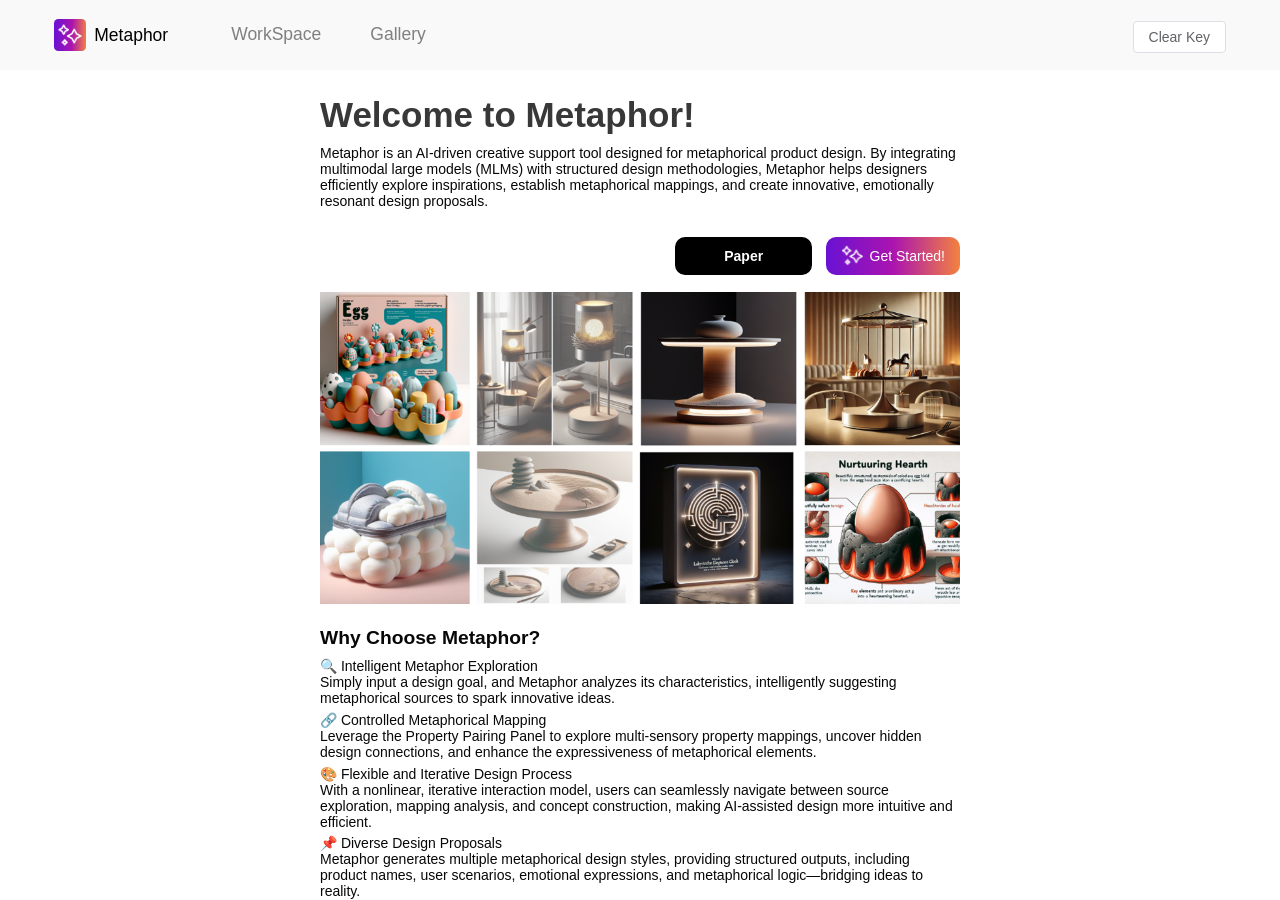
==== index.html @ 7ec4ceae "update page" ====
<!DOCTYPE html>
<html lang="en">
  <head>
    <meta charset="UTF-8">
    <link rel="icon" href="./logo.svg">
    <meta name="viewport" content="width=device-width, initial-scale=1.0">
    <title>metaphor</title>
    <script type="module" crossorigin src="./assets/index-BFkf3Mat.js"></script>
    <link rel="stylesheet" crossorigin href="./assets/index-BaK4bTdJ.css">
    <script type="module">import.meta.url;import("_").catch(()=>1);(async function*(){})().next();if(location.protocol!="file:"){window.__vite_is_modern_browser=true}</script>
    <script type="module">!function(){if(window.__vite_is_modern_browser)return;console.warn("vite: loading legacy chunks, syntax error above and the same error below should be ignored");var e=document.getElementById("vite-legacy-polyfill"),n=document.createElement("script");n.src=e.src,n.onload=function(){System.import(document.getElementById('vite-legacy-entry').getAttribute('data-src'))},document.body.appendChild(n)}();</script>
  </head>
  <body>
    <div id="app"></div>
    <script nomodule>!function(){var e=document,t=e.createElement("script");if(!("noModule"in t)&&"onbeforeload"in t){var n=!1;e.addEventListener("beforeload",(function(e){if(e.target===t)n=!0;else if(!e.target.hasAttribute("nomodule")||!n)return;e.preventDefault()}),!0),t.type="module",t.src=".",e.head.appendChild(t),t.remove()}}();</script>
    <script nomodule crossorigin id="vite-legacy-polyfill" src="./assets/polyfills-legacy-CCxuRkw5.js"></script>
    <script nomodule crossorigin id="vite-legacy-entry" data-src="./assets/index-legacy-DT9F7Ppl.js">System.import(document.getElementById('vite-legacy-entry').getAttribute('data-src'))</script>
  </body>
</html>
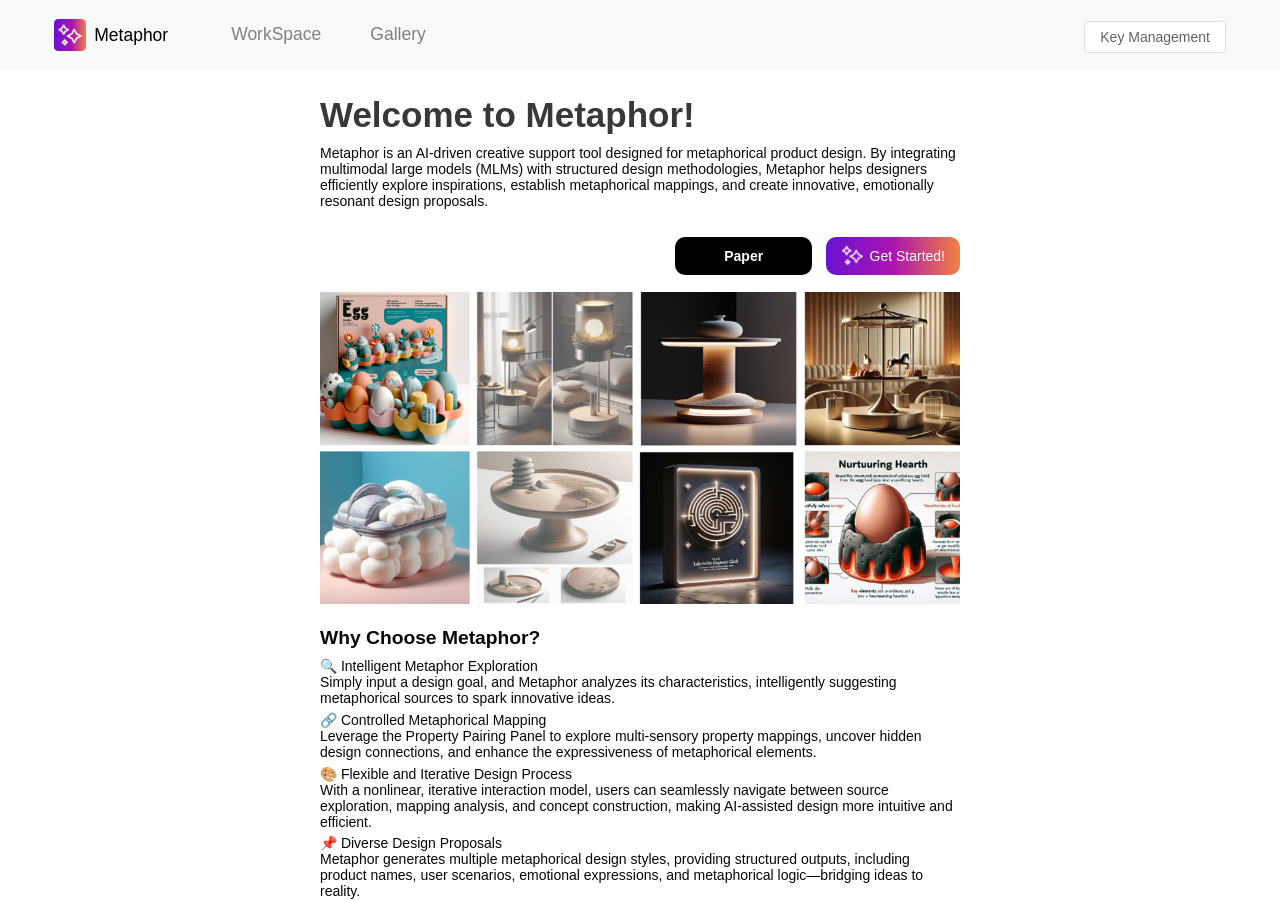
==== commit 0f727455: "update page" ====
--- a/index.html
+++ b/index.html
@@ -5,8 +5,8 @@
     <link rel="icon" href="./logo.svg">
     <meta name="viewport" content="width=device-width, initial-scale=1.0">
     <title>metaphor</title>
-    <script type="module" crossorigin src="./assets/index-BFkf3Mat.js"></script>
-    <link rel="stylesheet" crossorigin href="./assets/index-BaK4bTdJ.css">
+    <script type="module" crossorigin src="./assets/index-Ch_pZvaO.js"></script>
+    <link rel="stylesheet" crossorigin href="./assets/index-BEbPG5jg.css">
     <script type="module">import.meta.url;import("_").catch(()=>1);(async function*(){})().next();if(location.protocol!="file:"){window.__vite_is_modern_browser=true}</script>
     <script type="module">!function(){if(window.__vite_is_modern_browser)return;console.warn("vite: loading legacy chunks, syntax error above and the same error below should be ignored");var e=document.getElementById("vite-legacy-polyfill"),n=document.createElement("script");n.src=e.src,n.onload=function(){System.import(document.getElementById('vite-legacy-entry').getAttribute('data-src'))},document.body.appendChild(n)}();</script>
   </head>
@@ -15,6 +15,6 @@
 
     <script nomodule>!function(){var e=document,t=e.createElement("script");if(!("noModule"in t)&&"onbeforeload"in t){var n=!1;e.addEventListener("beforeload",(function(e){if(e.target===t)n=!0;else if(!e.target.hasAttribute("nomodule")||!n)return;e.preventDefault()}),!0),t.type="module",t.src=".",e.head.appendChild(t),t.remove()}}();</script>
     <script nomodule crossorigin id="vite-legacy-polyfill" src="./assets/polyfills-legacy-CCxuRkw5.js"></script>
-    <script nomodule crossorigin id="vite-legacy-entry" data-src="./assets/index-legacy-DT9F7Ppl.js">System.import(document.getElementById('vite-legacy-entry').getAttribute('data-src'))</script>
+    <script nomodule crossorigin id="vite-legacy-entry" data-src="./assets/index-legacy-amEZSOiW.js">System.import(document.getElementById('vite-legacy-entry').getAttribute('data-src'))</script>
   </body>
 </html>
--- a/assets/index-BEbPG5jg.css
+++ b/assets/index-BEbPG5jg.css
@@ -0,0 +1 @@
+@charset "UTF-8";:root{--text-color: rgba(47, 47, 47, 1);--sub-text-color: rgba(114, 114, 114, 1);--placeholder-color: rgba(183, 183, 183, 1);--no-active-text-color: #C4C4C4;--bg-color: #fff;--border-color: rgba(194, 194, 194, 1);--gary-color: rgba(245, 245, 245, 1);--el-tag-text-color: #fff;--theme-color: #0b70c3;--el-button-bg-color: #0b70c3;--el-text-color-regular: var(--text-color) }@media (prefers-color-scheme: dark){:root{--color-background: var(--vt-c-black);--color-background-soft: var(--vt-c-black-soft);--color-background-mute: var(--vt-c-black-mute);--color-border: var(--vt-c-divider-dark-2);--color-border-hover: var(--vt-c-divider-dark-1);--color-heading: var(--vt-c-text-dark-1);--color-text: var(--vt-c-text-dark-2)}}*,*:before,*:after{box-sizing:border-box;margin:0}html{min-width:1250px;overflow-x:auto!important;color:var(--text-color)}html,body,#app{width:100%;height:100%;overflow:hidden}.main-container{width:90%;padding:0 4em;max-width:2000px;box-sizing:border-box;margin:0 auto;min-width:1200px}html,body{font-size:16px}@media (max-width: 1280px){html,body{font-size:14px}}@media (min-width: 2000px){html,body{font-size:18px}}.el-select .el-select__wrapper{background:#f3f3f3;border:1px solid rgb(226,226,226)!important;box-shadow:none!important;outline:none}.el-dialog{--el-dialog-content-font-size: 1em !important;--el-dialog-border-radius: 15px !important;padding:1em 1.4em!important}.el-dialog .el-dialog__headerbtn:hover .el-dialog__close{color:#909399}.el-dialog .el-dialog__close{font-size:1.5em!important}.el-image__error{color:#6c6e73!important}.el-popper{--el-popover-font-size: 1em !important}.el-button.btn{height:2.625rem!important;font-size:1.125rem!important;border-radius:2rem!important;background:#fff;font-weight:600;padding:0 1.5rem!important}.el-button.btn svg{width:1rem;height:1rem}.el-button.btn.btn-border{border:2px solid #000;color:#000}.el-button.btn.btn-border .el-upload{color:#000}.el-button.btn.btn-border:hover{background:#fff;border-color:#af00ff;color:#af00ff}.el-button.btn.btn-border:hover .el-upload{color:#af00ff}.el-button.btn.btn-border.is-disabled{background:#fff!important;border-color:#999!important;color:#999!important}.el-button.btn.btn-border.is-disabled .el-upload{color:#999}.el-button.btn.btn-solid{border:0;background:#000;color:#fff}.el-button.btn.btn-solid .el-upload{color:#fff}.el-button.btn.btn-solid:hover{background:#af00ff;color:#fff}.el-button.btn.btn-solid:hover .el-upload{color:#fff}.el-button.btn.btn-solid.is-disabled{background:#999!important;color:#fff!important}.el-button.btn.btn-solid.is-disabled .el-upload{color:#fff}.Generate-btn{height:2.625rem!important;font-size:1.125rem!important;border-radius:2rem!important;border:none!important;color:#fff!important;background:linear-gradient(270deg,#f38240,#ab14af,#6912d3)!important}.Generate-btn:hover{opacity:.9}.Generate-btn.disabled{background:#999!important}.Generate-btn svg{width:1.5rem!important;height:1.5rem!important}html,body,div,span,applet,object,iframe,h1,h2,h3,h4,h5,h6,p,blockquote,pre,a,abbr,acronym,address,big,cite,code,del,dfn,em,img,ins,kbd,q,s,samp,small,strike,strong,sub,sup,tt,var,b,u,i,center,dl,dt,dd,ol,ul,li,fieldset,form,label,legend,table,caption,tbody,tfoot,thead,tr,th,td,article,aside,canvas,details,embed,figure,figcaption,footer,header,menu,nav,output,ruby,section,summary,time,mark,audio,video,textarea,button,input{margin:0;padding:0;border:0;vertical-align:baseline;font-family:Inter,Segoe UI,Microsoft YaHei,Roboto,Helvetica Neue,Helvetica,Arial,sans-serif}article,aside,details,figcaption,figure,footer,header,menu,nav,section{display:block}blockquote,q{quotes:none}blockquote:before,blockquote:after,q:before,q:after{content:none}table{border-collapse:collapse;border-spacing:0}a{color:#7e8c8d;text-decoration:none;backface-visibility:hidden}li{list-style:none}::-webkit-scrollbar{width:5px;height:5px}::-webkit-scrollbar-track-piece{background-color:rgba(0,0,0,.2);border-radius:6px}::-webkit-scrollbar-thumb:vertical{height:5px;background-color:rgba(125,125,125,.7);border-radius:6px}::-webkit-scrollbar-thumb:horizontal{width:3px;background-color:rgba(125,125,125,.7);border-radius:6px}.main-mapping-container .Vision_type{color:#0021f5!important}.main-mapping-container .Usage_type{color:#8b2cf5!important}.main-mapping-container .Touch_type{color:#f73eb6!important}.main-mapping-container .Sound_type{color:#db944b!important}.main-mapping-container .Smell_type{color:#00a738!important}.main-mapping-container .Taste_type{color:red!important}.sub-mapping-container .Function_type{background:#ffd9f1!important;color:#ac1765!important}.sub-mapping-container .Function_type.on{background:#e950a0!important}.sub-mapping-container .Structure_type{background:#dfffa3!important;color:#005807!important}.sub-mapping-container .Structure_type.on{background:#2aaf34!important}.sub-mapping-container .Behavior_type{background:#e7eefc!important;color:#00216e!important}.sub-mapping-container .Behavior_type.on{background:#367cf6!important}.tip-text{color:#333;font-size:12px;margin:5px 0}.source-container .card .card-box{cursor:pointer;box-sizing:border-box;box-shadow:0 0 4px rgba(0,0,0,.1);border-radius:8px;overflow:hidden;position:relative;font-size:.85em;line-height:1.4}.source-container .card .card-box>div{border-radius:8px;overflow:hidden}.source-container .card .card-box.on{border-color:red}.source-container .card .card-box img{display:block;width:100%}.source-container .card .card-box .connection{position:absolute;left:0;bottom:0;color:#fff;background:linear-gradient(180deg,rgba(17,17,17,0),#000);width:100%;padding:2em .5em .6em;opacity:1;transition:all .2s}.source-container .card .card-box .detail{font-size:.95em;position:absolute;left:0;right:0;top:0;bottom:0;color:#fff;background:linear-gradient(180deg,rgba(17,17,17,0),#000);padding:2em 0 0;display:flex;flex-direction:column;justify-content:flex-end;overflow-y:auto;opacity:0;transition:all .2s;max-height:calc(100% + 2em)}.source-container .card .card-box .detail>div{padding:1em .5em;max-height:100%;overflow:auto}.source-container .card .card-box .detail>div::-webkit-scrollbar{width:4px}.source-container .card .card-box .detail>div::-webkit-scrollbar-thumb{background:rgba(255,255,255,.7)}:root{--el-color-white:#ffffff;--el-color-black:#000000;--el-color-primary-rgb:64,158,255;--el-color-success-rgb:103,194,58;--el-color-warning-rgb:230,162,60;--el-color-danger-rgb:245,108,108;--el-color-error-rgb:245,108,108;--el-color-info-rgb:144,147,153;--el-font-size-extra-large:20px;--el-font-size-large:18px;--el-font-size-medium:16px;--el-font-size-base:14px;--el-font-size-small:13px;--el-font-size-extra-small:12px;--el-font-family:"Helvetica Neue",Helvetica,"PingFang SC","Hiragino Sans GB","Microsoft YaHei","微软雅黑",Arial,sans-serif;--el-font-weight-primary:500;--el-font-line-height-primary:24px;--el-index-normal:1;--el-index-top:1000;--el-index-popper:2000;--el-border-radius-base:4px;--el-border-radius-small:2px;--el-border-radius-round:20px;--el-border-radius-circle:100%;--el-transition-duration:.3s;--el-transition-duration-fast:.2s;--el-transition-function-ease-in-out-bezier:cubic-bezier(.645,.045,.355,1);--el-transition-function-fast-bezier:cubic-bezier(.23,1,.32,1);--el-transition-all:all var(--el-transition-duration) var(--el-transition-function-ease-in-out-bezier);--el-transition-fade:opacity var(--el-transition-duration) var(--el-transition-function-fast-bezier);--el-transition-md-fade:transform var(--el-transition-duration) var(--el-transition-function-fast-bezier),opacity var(--el-transition-duration) var(--el-transition-function-fast-bezier);--el-transition-fade-linear:opacity var(--el-transition-duration-fast) linear;--el-transition-border:border-color var(--el-transition-duration-fast) var(--el-transition-function-ease-in-out-bezier);--el-transition-box-shadow:box-shadow var(--el-transition-duration-fast) var(--el-transition-function-ease-in-out-bezier);--el-transition-color:color var(--el-transition-duration-fast) var(--el-transition-function-ease-in-out-bezier);--el-component-size-large:40px;--el-component-size:32px;--el-component-size-small:24px;color-scheme:light;--el-color-primary:#409eff;--el-color-primary-light-3:rgb(121.3,187.1,255);--el-color-primary-light-5:rgb(159.5,206.5,255);--el-color-primary-light-7:rgb(197.7,225.9,255);--el-color-primary-light-8:rgb(216.8,235.6,255);--el-color-primary-light-9:rgb(235.9,245.3,255);--el-color-primary-dark-2:rgb(51.2,126.4,204);--el-color-success:#67c23a;--el-color-success-light-3:rgb(148.6,212.3,117.1);--el-color-success-light-5:rgb(179,224.5,156.5);--el-color-success-light-7:rgb(209.4,236.7,195.9);--el-color-success-light-8:rgb(224.6,242.8,215.6);--el-color-success-light-9:rgb(239.8,248.9,235.3);--el-color-success-dark-2:rgb(82.4,155.2,46.4);--el-color-warning:#e6a23c;--el-color-warning-light-3:rgb(237.5,189.9,118.5);--el-color-warning-light-5:rgb(242.5,208.5,157.5);--el-color-warning-light-7:rgb(247.5,227.1,196.5);--el-color-warning-light-8:rgb(250,236.4,216);--el-color-warning-light-9:rgb(252.5,245.7,235.5);--el-color-warning-dark-2:rgb(184,129.6,48);--el-color-danger:#f56c6c;--el-color-danger-light-3:rgb(248,152.1,152.1);--el-color-danger-light-5:rgb(250,181.5,181.5);--el-color-danger-light-7:rgb(252,210.9,210.9);--el-color-danger-light-8:rgb(253,225.6,225.6);--el-color-danger-light-9:rgb(254,240.3,240.3);--el-color-danger-dark-2:rgb(196,86.4,86.4);--el-color-error:#f56c6c;--el-color-error-light-3:rgb(248,152.1,152.1);--el-color-error-light-5:rgb(250,181.5,181.5);--el-color-error-light-7:rgb(252,210.9,210.9);--el-color-error-light-8:rgb(253,225.6,225.6);--el-color-error-light-9:rgb(254,240.3,240.3);--el-color-error-dark-2:rgb(196,86.4,86.4);--el-color-info:#909399;--el-color-info-light-3:rgb(177.3,179.4,183.6);--el-color-info-light-5:rgb(199.5,201,204);--el-color-info-light-7:rgb(221.7,222.6,224.4);--el-color-info-light-8:rgb(232.8,233.4,234.6);--el-color-info-light-9:rgb(243.9,244.2,244.8);--el-color-info-dark-2:rgb(115.2,117.6,122.4);--el-bg-color:#ffffff;--el-bg-color-page:#f2f3f5;--el-bg-color-overlay:#ffffff;--el-text-color-primary:#303133;--el-text-color-regular:#606266;--el-text-color-secondary:#909399;--el-text-color-placeholder:#a8abb2;--el-text-color-disabled:#c0c4cc;--el-border-color:#dcdfe6;--el-border-color-light:#e4e7ed;--el-border-color-lighter:#ebeef5;--el-border-color-extra-light:#f2f6fc;--el-border-color-dark:#d4d7de;--el-border-color-darker:#cdd0d6;--el-fill-color:#f0f2f5;--el-fill-color-light:#f5f7fa;--el-fill-color-lighter:#fafafa;--el-fill-color-extra-light:#fafcff;--el-fill-color-dark:#ebedf0;--el-fill-color-darker:#e6e8eb;--el-fill-color-blank:#ffffff;--el-box-shadow:0px 12px 32px 4px rgba(0,0,0,.04),0px 8px 20px rgba(0,0,0,.08);--el-box-shadow-light:0px 0px 12px rgba(0,0,0,.12);--el-box-shadow-lighter:0px 0px 6px rgba(0,0,0,.12);--el-box-shadow-dark:0px 16px 48px 16px rgba(0,0,0,.08),0px 12px 32px rgba(0,0,0,.12),0px 8px 16px -8px rgba(0,0,0,.16);--el-disabled-bg-color:var(--el-fill-color-light);--el-disabled-text-color:var(--el-text-color-placeholder);--el-disabled-border-color:var(--el-border-color-light);--el-overlay-color:rgba(0,0,0,.8);--el-overlay-color-light:rgba(0,0,0,.7);--el-overlay-color-lighter:rgba(0,0,0,.5);--el-mask-color:rgba(255,255,255,.9);--el-mask-color-extra-light:rgba(255,255,255,.3);--el-border-width:1px;--el-border-style:solid;--el-border-color-hover:var(--el-text-color-disabled);--el-border:var(--el-border-width) var(--el-border-style) var(--el-border-color);--el-svg-monochrome-grey:var(--el-border-color)}.fade-in-linear-enter-active,.fade-in-linear-leave-active{transition:var(--el-transition-fade-linear)}.fade-in-linear-enter-from,.fade-in-linear-leave-to{opacity:0}.el-fade-in-linear-enter-active,.el-fade-in-linear-leave-active{transition:var(--el-transition-fade-linear)}.el-fade-in-linear-enter-from,.el-fade-in-linear-leave-to{opacity:0}.el-fade-in-enter-active,.el-fade-in-leave-active{transition:all var(--el-transition-duration) cubic-bezier(.55,0,.1,1)}.el-fade-in-enter-from,.el-fade-in-leave-active{opacity:0}.el-zoom-in-center-enter-active,.el-zoom-in-center-leave-active{transition:all var(--el-transition-duration) cubic-bezier(.55,0,.1,1)}.el-zoom-in-center-enter-from,.el-zoom-in-center-leave-active{opacity:0;transform:scaleX(0)}.el-zoom-in-top-enter-active,.el-zoom-in-top-leave-active{opacity:1;transform:scaleY(1);transform-origin:center top;transition:var(--el-transition-md-fade)}.el-zoom-in-top-enter-active[data-popper-placement^=top],.el-zoom-in-top-leave-active[data-popper-placement^=top]{transform-origin:center bottom}.el-zoom-in-top-enter-from,.el-zoom-in-top-leave-active{opacity:0;transform:scaleY(0)}.el-zoom-in-bottom-enter-active,.el-zoom-in-bottom-leave-active{opacity:1;transform:scaleY(1);transform-origin:center bottom;transition:var(--el-transition-md-fade)}.el-zoom-in-bottom-enter-from,.el-zoom-in-bottom-leave-active{opacity:0;transform:scaleY(0)}.el-zoom-in-left-enter-active,.el-zoom-in-left-leave-active{opacity:1;transform:scale(1);transform-origin:top left;transition:var(--el-transition-md-fade)}.el-zoom-in-left-enter-from,.el-zoom-in-left-leave-active{opacity:0;transform:scale(.45)}.collapse-transition{transition:var(--el-transition-duration) height ease-in-out,var(--el-transition-duration) padding-top ease-in-out,var(--el-transition-duration) padding-bottom ease-in-out}.el-collapse-transition-enter-active,.el-collapse-transition-leave-active{transition:var(--el-transition-duration) max-height ease-in-out,var(--el-transition-duration) padding-top ease-in-out,var(--el-transition-duration) padding-bottom ease-in-out}.horizontal-collapse-transition{transition:var(--el-transition-duration) width ease-in-out,var(--el-transition-duration) padding-left ease-in-out,var(--el-transition-duration) padding-right ease-in-out}.el-list-enter-active,.el-list-leave-active{transition:all 1s}.el-list-enter-from,.el-list-leave-to{opacity:0;transform:translateY(-30px)}.el-list-leave-active{position:absolute!important}.el-opacity-transition{transition:opacity var(--el-transition-duration) cubic-bezier(.55,0,.1,1)}.el-icon-loading{animation:rotating 2s linear infinite}.el-icon--right{margin-left:5px}.el-icon--left{margin-right:5px}@keyframes rotating{0%{transform:rotate(0)}to{transform:rotate(1turn)}}.el-icon{--color:inherit;align-items:center;display:inline-flex;height:1em;justify-content:center;line-height:1em;position:relative;width:1em;fill:currentColor;color:var(--color);font-size:inherit}.el-icon.is-loading{animation:rotating 2s linear infinite}.el-icon svg{height:1em;width:1em}.el-affix--fixed{position:fixed}.el-alert{--el-alert-padding:8px 16px;--el-alert-border-radius-base:var(--el-border-radius-base);--el-alert-title-font-size:14px;--el-alert-title-with-description-font-size:16px;--el-alert-description-font-size:14px;--el-alert-close-font-size:16px;--el-alert-close-customed-font-size:14px;--el-alert-icon-size:16px;--el-alert-icon-large-size:28px;align-items:center;background-color:var(--el-color-white);border-radius:var(--el-alert-border-radius-base);box-sizing:border-box;display:flex;margin:0;opacity:1;overflow:hidden;padding:var(--el-alert-padding);position:relative;transition:opacity var(--el-transition-duration-fast);width:100%}.el-alert.is-light .el-alert__close-btn{color:var(--el-text-color-placeholder)}.el-alert.is-dark .el-alert__close-btn,.el-alert.is-dark .el-alert__description{color:var(--el-color-white)}.el-alert.is-center{justify-content:center}.el-alert--primary{--el-alert-bg-color:var(--el-color-primary-light-9)}.el-alert--primary.is-light{background-color:var(--el-alert-bg-color)}.el-alert--primary.is-light,.el-alert--primary.is-light .el-alert__description{color:var(--el-color-primary)}.el-alert--primary.is-dark{background-color:var(--el-color-primary);color:var(--el-color-white)}.el-alert--success{--el-alert-bg-color:var(--el-color-success-light-9)}.el-alert--success.is-light{background-color:var(--el-alert-bg-color)}.el-alert--success.is-light,.el-alert--success.is-light .el-alert__description{color:var(--el-color-success)}.el-alert--success.is-dark{background-color:var(--el-color-success);color:var(--el-color-white)}.el-alert--info{--el-alert-bg-color:var(--el-color-info-light-9)}.el-alert--info.is-light{background-color:var(--el-alert-bg-color)}.el-alert--info.is-light,.el-alert--info.is-light .el-alert__description{color:var(--el-color-info)}.el-alert--info.is-dark{background-color:var(--el-color-info);color:var(--el-color-white)}.el-alert--warning{--el-alert-bg-color:var(--el-color-warning-light-9)}.el-alert--warning.is-light{background-color:var(--el-alert-bg-color)}.el-alert--warning.is-light,.el-alert--warning.is-light .el-alert__description{color:var(--el-color-warning)}.el-alert--warning.is-dark{background-color:var(--el-color-warning);color:var(--el-color-white)}.el-alert--error{--el-alert-bg-color:var(--el-color-error-light-9)}.el-alert--error.is-light{background-color:var(--el-alert-bg-color)}.el-alert--error.is-light,.el-alert--error.is-light .el-alert__description{color:var(--el-color-error)}.el-alert--error.is-dark{background-color:var(--el-color-error);color:var(--el-color-white)}.el-alert__content{display:flex;flex-direction:column;gap:4px}.el-alert .el-alert__icon{font-size:var(--el-alert-icon-size);margin-right:8px;width:var(--el-alert-icon-size)}.el-alert .el-alert__icon.is-big{font-size:var(--el-alert-icon-large-size);margin-right:12px;width:var(--el-alert-icon-large-size)}.el-alert__title{font-size:var(--el-alert-title-font-size);line-height:24px}.el-alert__title.with-description{font-size:var(--el-alert-title-with-description-font-size)}.el-alert .el-alert__description{font-size:var(--el-alert-description-font-size);margin:0}.el-alert .el-alert__close-btn{cursor:pointer;font-size:var(--el-alert-close-font-size);opacity:1;position:absolute;right:16px;top:12px}.el-alert .el-alert__close-btn.is-customed{font-size:var(--el-alert-close-customed-font-size);font-style:normal;line-height:24px;top:8px}.el-alert-fade-enter-from,.el-alert-fade-leave-active{opacity:0}.el-aside{box-sizing:border-box;flex-shrink:0;overflow:auto;width:var(--el-aside-width,300px)}.el-autocomplete{--el-input-text-color:var(--el-text-color-regular);--el-input-border:var(--el-border);--el-input-hover-border:var(--el-border-color-hover);--el-input-focus-border:var(--el-color-primary);--el-input-transparent-border:0 0 0 1px transparent inset;--el-input-border-color:var(--el-border-color);--el-input-border-radius:var(--el-border-radius-base);--el-input-bg-color:var(--el-fill-color-blank);--el-input-icon-color:var(--el-text-color-placeholder);--el-input-placeholder-color:var(--el-text-color-placeholder);--el-input-hover-border-color:var(--el-border-color-hover);--el-input-clear-hover-color:var(--el-text-color-secondary);--el-input-focus-border-color:var(--el-color-primary);--el-input-width:100%;display:inline-block;position:relative;width:var(--el-input-width)}.el-autocomplete__popper.el-popper{background:var(--el-bg-color-overlay);box-shadow:var(--el-box-shadow-light)}.el-autocomplete__popper.el-popper,.el-autocomplete__popper.el-popper .el-popper__arrow:before{border:1px solid var(--el-border-color-light)}.el-autocomplete__popper.el-popper[data-popper-placement^=top] .el-popper__arrow:before{border-left-color:transparent;border-top-color:transparent}.el-autocomplete__popper.el-popper[data-popper-placement^=bottom] .el-popper__arrow:before{border-bottom-color:transparent;border-right-color:transparent}.el-autocomplete__popper.el-popper[data-popper-placement^=left] .el-popper__arrow:before{border-bottom-color:transparent;border-left-color:transparent}.el-autocomplete__popper.el-popper[data-popper-placement^=right] .el-popper__arrow:before{border-right-color:transparent;border-top-color:transparent}.el-autocomplete-suggestion{border-radius:var(--el-border-radius-base);box-sizing:border-box}.el-autocomplete-suggestion__wrap{box-sizing:border-box;max-height:280px;padding:10px 0}.el-autocomplete-suggestion__list{margin:0;padding:0}.el-autocomplete-suggestion li{color:var(--el-text-color-regular);cursor:pointer;font-size:var(--el-font-size-base);line-height:34px;list-style:none;margin:0;overflow:hidden;padding:0 20px;text-align:left;text-overflow:ellipsis;white-space:nowrap}.el-autocomplete-suggestion li.highlighted,.el-autocomplete-suggestion li:hover{background-color:var(--el-fill-color-light)}.el-autocomplete-suggestion li.divider{border-top:1px solid var(--el-color-black);margin-top:6px}.el-autocomplete-suggestion li.divider:last-child{margin-bottom:-6px}.el-autocomplete-suggestion.is-loading li{color:var(--el-text-color-secondary);font-size:20px;height:100px;line-height:100px;text-align:center}.el-autocomplete-suggestion.is-loading li:after{content:"";display:inline-block;height:100%;vertical-align:middle}.el-autocomplete-suggestion.is-loading li:hover{background-color:var(--el-bg-color-overlay)}.el-autocomplete-suggestion.is-loading .el-icon-loading{vertical-align:middle}.el-avatar{--el-avatar-text-color:var(--el-color-white);--el-avatar-bg-color:var(--el-text-color-disabled);--el-avatar-text-size:14px;--el-avatar-icon-size:18px;--el-avatar-border-radius:var(--el-border-radius-base);--el-avatar-size-large:56px;--el-avatar-size-small:24px;--el-avatar-size:40px;align-items:center;background:var(--el-avatar-bg-color);box-sizing:border-box;color:var(--el-avatar-text-color);display:inline-flex;font-size:var(--el-avatar-text-size);height:var(--el-avatar-size);justify-content:center;outline:none;overflow:hidden;text-align:center;width:var(--el-avatar-size)}.el-avatar>img{display:block;height:100%;width:100%}.el-avatar--circle{border-radius:50%}.el-avatar--square{border-radius:var(--el-avatar-border-radius)}.el-avatar--icon{font-size:var(--el-avatar-icon-size)}.el-avatar--small{--el-avatar-size:24px}.el-avatar--large{--el-avatar-size:56px}.el-backtop{--el-backtop-bg-color:var(--el-bg-color-overlay);--el-backtop-text-color:var(--el-color-primary);--el-backtop-hover-bg-color:var(--el-border-color-extra-light);align-items:center;background-color:var(--el-backtop-bg-color);border-radius:50%;box-shadow:var(--el-box-shadow-lighter);color:var(--el-backtop-text-color);cursor:pointer;display:flex;font-size:20px;height:40px;justify-content:center;position:fixed;width:40px;z-index:5}.el-backtop:hover{background-color:var(--el-backtop-hover-bg-color)}.el-backtop__icon{font-size:20px}.el-badge{--el-badge-bg-color:var(--el-color-danger);--el-badge-radius:10px;--el-badge-font-size:12px;--el-badge-padding:6px;--el-badge-size:18px;display:inline-block;position:relative;vertical-align:middle;width:-moz-fit-content;width:fit-content}.el-badge__content{align-items:center;background-color:var(--el-badge-bg-color);border:1px solid var(--el-bg-color);border-radius:var(--el-badge-radius);color:var(--el-color-white);display:inline-flex;font-size:var(--el-badge-font-size);height:var(--el-badge-size);justify-content:center;padding:0 var(--el-badge-padding);white-space:nowrap}.el-badge__content.is-fixed{position:absolute;right:calc(1px + var(--el-badge-size)/2);top:0;transform:translateY(-50%) translate(100%);z-index:var(--el-index-normal)}.el-badge__content.is-fixed.is-dot{right:5px}.el-badge__content.is-dot{border-radius:50%;height:8px;padding:0;right:0;width:8px}.el-badge__content.is-hide-zero{display:none}.el-badge__content--primary{background-color:var(--el-color-primary)}.el-badge__content--success{background-color:var(--el-color-success)}.el-badge__content--warning{background-color:var(--el-color-warning)}.el-badge__content--info{background-color:var(--el-color-info)}.el-badge__content--danger{background-color:var(--el-color-danger)}.el-breadcrumb{font-size:14px;line-height:1}.el-breadcrumb:after,.el-breadcrumb:before{content:"";display:table}.el-breadcrumb:after{clear:both}.el-breadcrumb__separator{color:var(--el-text-color-placeholder);font-weight:700;margin:0 9px}.el-breadcrumb__separator.el-icon{font-weight:400;margin:0 6px}.el-breadcrumb__separator.el-icon svg{vertical-align:middle}.el-breadcrumb__item{align-items:center;display:inline-flex;float:left}.el-breadcrumb__inner{color:var(--el-text-color-regular)}.el-breadcrumb__inner a,.el-breadcrumb__inner.is-link{color:var(--el-text-color-primary);font-weight:700;text-decoration:none;transition:var(--el-transition-color)}.el-breadcrumb__inner a:hover,.el-breadcrumb__inner.is-link:hover{color:var(--el-color-primary);cursor:pointer}.el-breadcrumb__item:last-child .el-breadcrumb__inner,.el-breadcrumb__item:last-child .el-breadcrumb__inner a,.el-breadcrumb__item:last-child .el-breadcrumb__inner a:hover,.el-breadcrumb__item:last-child .el-breadcrumb__inner:hover{color:var(--el-text-color-regular);cursor:text;font-weight:400}.el-breadcrumb__item:last-child .el-breadcrumb__separator{display:none}.el-button-group{display:inline-block;vertical-align:middle}.el-button-group:after,.el-button-group:before{content:"";display:table}.el-button-group:after{clear:both}.el-button-group>.el-button{float:left;position:relative}.el-button-group>.el-button+.el-button{margin-left:0}.el-button-group>.el-button:first-child{border-bottom-right-radius:0;border-top-right-radius:0}.el-button-group>.el-button:last-child{border-bottom-left-radius:0;border-top-left-radius:0}.el-button-group>.el-button:first-child:last-child{border-bottom-left-radius:var(--el-border-radius-base);border-bottom-right-radius:var(--el-border-radius-base);border-top-left-radius:var(--el-border-radius-base);border-top-right-radius:var(--el-border-radius-base)}.el-button-group>.el-button:first-child:last-child.is-round{border-radius:var(--el-border-radius-round)}.el-button-group>.el-button:first-child:last-child.is-circle{border-radius:50%}.el-button-group>.el-button:not(:first-child):not(:last-child){border-radius:0}.el-button-group>.el-button:not(:last-child){margin-right:-1px}.el-button-group>.el-button.is-active,.el-button-group>.el-button:active,.el-button-group>.el-button:focus,.el-button-group>.el-button:hover{z-index:1}.el-button-group>.el-dropdown>.el-button{border-bottom-left-radius:0;border-left-color:var(--el-button-divide-border-color);border-top-left-radius:0}.el-button-group .el-button--primary:first-child{border-right-color:var(--el-button-divide-border-color)}.el-button-group .el-button--primary:last-child{border-left-color:var(--el-button-divide-border-color)}.el-button-group .el-button--primary:not(:first-child):not(:last-child){border-left-color:var(--el-button-divide-border-color);border-right-color:var(--el-button-divide-border-color)}.el-button-group .el-button--success:first-child{border-right-color:var(--el-button-divide-border-color)}.el-button-group .el-button--success:last-child{border-left-color:var(--el-button-divide-border-color)}.el-button-group .el-button--success:not(:first-child):not(:last-child){border-left-color:var(--el-button-divide-border-color);border-right-color:var(--el-button-divide-border-color)}.el-button-group .el-button--warning:first-child{border-right-color:var(--el-button-divide-border-color)}.el-button-group .el-button--warning:last-child{border-left-color:var(--el-button-divide-border-color)}.el-button-group .el-button--warning:not(:first-child):not(:last-child){border-left-color:var(--el-button-divide-border-color);border-right-color:var(--el-button-divide-border-color)}.el-button-group .el-button--danger:first-child{border-right-color:var(--el-button-divide-border-color)}.el-button-group .el-button--danger:last-child{border-left-color:var(--el-button-divide-border-color)}.el-button-group .el-button--danger:not(:first-child):not(:last-child){border-left-color:var(--el-button-divide-border-color);border-right-color:var(--el-button-divide-border-color)}.el-button-group .el-button--info:first-child{border-right-color:var(--el-button-divide-border-color)}.el-button-group .el-button--info:last-child{border-left-color:var(--el-button-divide-border-color)}.el-button-group .el-button--info:not(:first-child):not(:last-child){border-left-color:var(--el-button-divide-border-color);border-right-color:var(--el-button-divide-border-color)}.el-button{--el-button-font-weight:var(--el-font-weight-primary);--el-button-border-color:var(--el-border-color);--el-button-bg-color:var(--el-fill-color-blank);--el-button-text-color:var(--el-text-color-regular);--el-button-disabled-text-color:var(--el-disabled-text-color);--el-button-disabled-bg-color:var(--el-fill-color-blank);--el-button-disabled-border-color:var(--el-border-color-light);--el-button-divide-border-color:rgba(255,255,255,.5);--el-button-hover-text-color:var(--el-color-primary);--el-button-hover-bg-color:var(--el-color-primary-light-9);--el-button-hover-border-color:var(--el-color-primary-light-7);--el-button-active-text-color:var(--el-button-hover-text-color);--el-button-active-border-color:var(--el-color-primary);--el-button-active-bg-color:var(--el-button-hover-bg-color);--el-button-outline-color:var(--el-color-primary-light-5);--el-button-hover-link-text-color:var(--el-text-color-secondary);--el-button-active-color:var(--el-text-color-primary);align-items:center;-webkit-appearance:none;background-color:var(--el-button-bg-color);border:var(--el-border);border-color:var(--el-button-border-color);box-sizing:border-box;color:var(--el-button-text-color);cursor:pointer;display:inline-flex;font-weight:var(--el-button-font-weight);height:32px;justify-content:center;line-height:1;outline:none;text-align:center;transition:.1s;-webkit-user-select:none;-moz-user-select:none;user-select:none;vertical-align:middle;white-space:nowrap}.el-button:hover{background-color:var(--el-button-hover-bg-color);border-color:var(--el-button-hover-border-color);color:var(--el-button-hover-text-color);outline:none}.el-button:active{background-color:var(--el-button-active-bg-color);border-color:var(--el-button-active-border-color);color:var(--el-button-active-text-color);outline:none}.el-button:focus-visible{outline:2px solid var(--el-button-outline-color);outline-offset:1px;transition:outline-offset 0s,outline 0s}.el-button>span{align-items:center;display:inline-flex}.el-button+.el-button{margin-left:12px}.el-button{border-radius:var(--el-border-radius-base);font-size:var(--el-font-size-base)}.el-button,.el-button.is-round{padding:8px 15px}.el-button::-moz-focus-inner{border:0}.el-button [class*=el-icon]+span{margin-left:6px}.el-button [class*=el-icon] svg{vertical-align:bottom}.el-button.is-plain{--el-button-hover-text-color:var(--el-color-primary);--el-button-hover-bg-color:var(--el-fill-color-blank);--el-button-hover-border-color:var(--el-color-primary)}.el-button.is-active{background-color:var(--el-button-active-bg-color);border-color:var(--el-button-active-border-color);color:var(--el-button-active-text-color);outline:none}.el-button.is-disabled,.el-button.is-disabled:hover{background-color:var(--el-button-disabled-bg-color);background-image:none;border-color:var(--el-button-disabled-border-color);color:var(--el-button-disabled-text-color);cursor:not-allowed}.el-button.is-loading{pointer-events:none;position:relative}.el-button.is-loading:before{background-color:var(--el-mask-color-extra-light);border-radius:inherit;bottom:-1px;content:"";left:-1px;pointer-events:none;position:absolute;right:-1px;top:-1px;z-index:1}.el-button.is-round{border-radius:var(--el-border-radius-round)}.el-button.is-circle{border-radius:50%;padding:8px;width:32px}.el-button.is-text{background-color:transparent;border:0 solid transparent;color:var(--el-button-text-color)}.el-button.is-text.is-disabled{background-color:transparent!important;color:var(--el-button-disabled-text-color)}.el-button.is-text:not(.is-disabled):hover{background-color:var(--el-fill-color-light)}.el-button.is-text:not(.is-disabled):focus-visible{outline:2px solid var(--el-button-outline-color);outline-offset:1px;transition:outline-offset 0s,outline 0s}.el-button.is-text:not(.is-disabled):active{background-color:var(--el-fill-color)}.el-button.is-text:not(.is-disabled).is-has-bg{background-color:var(--el-fill-color-light)}.el-button.is-text:not(.is-disabled).is-has-bg:hover{background-color:var(--el-fill-color)}.el-button.is-text:not(.is-disabled).is-has-bg:active{background-color:var(--el-fill-color-dark)}.el-button__text--expand{letter-spacing:.3em;margin-right:-.3em}.el-button.is-link{background:transparent;border-color:transparent;color:var(--el-button-text-color);height:auto;padding:2px}.el-button.is-link:hover{color:var(--el-button-hover-link-text-color)}.el-button.is-link.is-disabled{background-color:transparent!important;border-color:transparent!important;color:var(--el-button-disabled-text-color)}.el-button.is-link:not(.is-disabled):active,.el-button.is-link:not(.is-disabled):hover{background-color:transparent;border-color:transparent}.el-button.is-link:not(.is-disabled):active{color:var(--el-button-active-color)}.el-button--text{background:transparent;border-color:transparent;color:var(--el-color-primary);padding-left:0;padding-right:0}.el-button--text.is-disabled{background-color:transparent!important;border-color:transparent!important;color:var(--el-button-disabled-text-color)}.el-button--text:not(.is-disabled):hover{background-color:transparent;border-color:transparent;color:var(--el-color-primary-light-3)}.el-button--text:not(.is-disabled):active{background-color:transparent;border-color:transparent;color:var(--el-color-primary-dark-2)}.el-button__link--expand{letter-spacing:.3em;margin-right:-.3em}.el-button--primary{--el-button-text-color:var(--el-color-white);--el-button-bg-color:var(--el-color-primary);--el-button-border-color:var(--el-color-primary);--el-button-outline-color:var(--el-color-primary-light-5);--el-button-active-color:var(--el-color-primary-dark-2);--el-button-hover-text-color:var(--el-color-white);--el-button-hover-link-text-color:var(--el-color-primary-light-5);--el-button-hover-bg-color:var(--el-color-primary-light-3);--el-button-hover-border-color:var(--el-color-primary-light-3);--el-button-active-bg-color:var(--el-color-primary-dark-2);--el-button-active-border-color:var(--el-color-primary-dark-2);--el-button-disabled-text-color:var(--el-color-white);--el-button-disabled-bg-color:var(--el-color-primary-light-5);--el-button-disabled-border-color:var(--el-color-primary-light-5)}.el-button--primary.is-link,.el-button--primary.is-plain,.el-button--primary.is-text{--el-button-text-color:var(--el-color-primary);--el-button-bg-color:var(--el-color-primary-light-9);--el-button-border-color:var(--el-color-primary-light-5);--el-button-hover-text-color:var(--el-color-white);--el-button-hover-bg-color:var(--el-color-primary);--el-button-hover-border-color:var(--el-color-primary);--el-button-active-text-color:var(--el-color-white)}.el-button--primary.is-link.is-disabled,.el-button--primary.is-link.is-disabled:active,.el-button--primary.is-link.is-disabled:focus,.el-button--primary.is-link.is-disabled:hover,.el-button--primary.is-plain.is-disabled,.el-button--primary.is-plain.is-disabled:active,.el-button--primary.is-plain.is-disabled:focus,.el-button--primary.is-plain.is-disabled:hover,.el-button--primary.is-text.is-disabled,.el-button--primary.is-text.is-disabled:active,.el-button--primary.is-text.is-disabled:focus,.el-button--primary.is-text.is-disabled:hover{background-color:var(--el-color-primary-light-9);border-color:var(--el-color-primary-light-8);color:var(--el-color-primary-light-5)}.el-button--success{--el-button-text-color:var(--el-color-white);--el-button-bg-color:var(--el-color-success);--el-button-border-color:var(--el-color-success);--el-button-outline-color:var(--el-color-success-light-5);--el-button-active-color:var(--el-color-success-dark-2);--el-button-hover-text-color:var(--el-color-white);--el-button-hover-link-text-color:var(--el-color-success-light-5);--el-button-hover-bg-color:var(--el-color-success-light-3);--el-button-hover-border-color:var(--el-color-success-light-3);--el-button-active-bg-color:var(--el-color-success-dark-2);--el-button-active-border-color:var(--el-color-success-dark-2);--el-button-disabled-text-color:var(--el-color-white);--el-button-disabled-bg-color:var(--el-color-success-light-5);--el-button-disabled-border-color:var(--el-color-success-light-5)}.el-button--success.is-link,.el-button--success.is-plain,.el-button--success.is-text{--el-button-text-color:var(--el-color-success);--el-button-bg-color:var(--el-color-success-light-9);--el-button-border-color:var(--el-color-success-light-5);--el-button-hover-text-color:var(--el-color-white);--el-button-hover-bg-color:var(--el-color-success);--el-button-hover-border-color:var(--el-color-success);--el-button-active-text-color:var(--el-color-white)}.el-button--success.is-link.is-disabled,.el-button--success.is-link.is-disabled:active,.el-button--success.is-link.is-disabled:focus,.el-button--success.is-link.is-disabled:hover,.el-button--success.is-plain.is-disabled,.el-button--success.is-plain.is-disabled:active,.el-button--success.is-plain.is-disabled:focus,.el-button--success.is-plain.is-disabled:hover,.el-button--success.is-text.is-disabled,.el-button--success.is-text.is-disabled:active,.el-button--success.is-text.is-disabled:focus,.el-button--success.is-text.is-disabled:hover{background-color:var(--el-color-success-light-9);border-color:var(--el-color-success-light-8);color:var(--el-color-success-light-5)}.el-button--warning{--el-button-text-color:var(--el-color-white);--el-button-bg-color:var(--el-color-warning);--el-button-border-color:var(--el-color-warning);--el-button-outline-color:var(--el-color-warning-light-5);--el-button-active-color:var(--el-color-warning-dark-2);--el-button-hover-text-color:var(--el-color-white);--el-button-hover-link-text-color:var(--el-color-warning-light-5);--el-button-hover-bg-color:var(--el-color-warning-light-3);--el-button-hover-border-color:var(--el-color-warning-light-3);--el-button-active-bg-color:var(--el-color-warning-dark-2);--el-button-active-border-color:var(--el-color-warning-dark-2);--el-button-disabled-text-color:var(--el-color-white);--el-button-disabled-bg-color:var(--el-color-warning-light-5);--el-button-disabled-border-color:var(--el-color-warning-light-5)}.el-button--warning.is-link,.el-button--warning.is-plain,.el-button--warning.is-text{--el-button-text-color:var(--el-color-warning);--el-button-bg-color:var(--el-color-warning-light-9);--el-button-border-color:var(--el-color-warning-light-5);--el-button-hover-text-color:var(--el-color-white);--el-button-hover-bg-color:var(--el-color-warning);--el-button-hover-border-color:var(--el-color-warning);--el-button-active-text-color:var(--el-color-white)}.el-button--warning.is-link.is-disabled,.el-button--warning.is-link.is-disabled:active,.el-button--warning.is-link.is-disabled:focus,.el-button--warning.is-link.is-disabled:hover,.el-button--warning.is-plain.is-disabled,.el-button--warning.is-plain.is-disabled:active,.el-button--warning.is-plain.is-disabled:focus,.el-button--warning.is-plain.is-disabled:hover,.el-button--warning.is-text.is-disabled,.el-button--warning.is-text.is-disabled:active,.el-button--warning.is-text.is-disabled:focus,.el-button--warning.is-text.is-disabled:hover{background-color:var(--el-color-warning-light-9);border-color:var(--el-color-warning-light-8);color:var(--el-color-warning-light-5)}.el-button--danger{--el-button-text-color:var(--el-color-white);--el-button-bg-color:var(--el-color-danger);--el-button-border-color:var(--el-color-danger);--el-button-outline-color:var(--el-color-danger-light-5);--el-button-active-color:var(--el-color-danger-dark-2);--el-button-hover-text-color:var(--el-color-white);--el-button-hover-link-text-color:var(--el-color-danger-light-5);--el-button-hover-bg-color:var(--el-color-danger-light-3);--el-button-hover-border-color:var(--el-color-danger-light-3);--el-button-active-bg-color:var(--el-color-danger-dark-2);--el-button-active-border-color:var(--el-color-danger-dark-2);--el-button-disabled-text-color:var(--el-color-white);--el-button-disabled-bg-color:var(--el-color-danger-light-5);--el-button-disabled-border-color:var(--el-color-danger-light-5)}.el-button--danger.is-link,.el-button--danger.is-plain,.el-button--danger.is-text{--el-button-text-color:var(--el-color-danger);--el-button-bg-color:var(--el-color-danger-light-9);--el-button-border-color:var(--el-color-danger-light-5);--el-button-hover-text-color:var(--el-color-white);--el-button-hover-bg-color:var(--el-color-danger);--el-button-hover-border-color:var(--el-color-danger);--el-button-active-text-color:var(--el-color-white)}.el-button--danger.is-link.is-disabled,.el-button--danger.is-link.is-disabled:active,.el-button--danger.is-link.is-disabled:focus,.el-button--danger.is-link.is-disabled:hover,.el-button--danger.is-plain.is-disabled,.el-button--danger.is-plain.is-disabled:active,.el-button--danger.is-plain.is-disabled:focus,.el-button--danger.is-plain.is-disabled:hover,.el-button--danger.is-text.is-disabled,.el-button--danger.is-text.is-disabled:active,.el-button--danger.is-text.is-disabled:focus,.el-button--danger.is-text.is-disabled:hover{background-color:var(--el-color-danger-light-9);border-color:var(--el-color-danger-light-8);color:var(--el-color-danger-light-5)}.el-button--info{--el-button-text-color:var(--el-color-white);--el-button-bg-color:var(--el-color-info);--el-button-border-color:var(--el-color-info);--el-button-outline-color:var(--el-color-info-light-5);--el-button-active-color:var(--el-color-info-dark-2);--el-button-hover-text-color:var(--el-color-white);--el-button-hover-link-text-color:var(--el-color-info-light-5);--el-button-hover-bg-color:var(--el-color-info-light-3);--el-button-hover-border-color:var(--el-color-info-light-3);--el-button-active-bg-color:var(--el-color-info-dark-2);--el-button-active-border-color:var(--el-color-info-dark-2);--el-button-disabled-text-color:var(--el-color-white);--el-button-disabled-bg-color:var(--el-color-info-light-5);--el-button-disabled-border-color:var(--el-color-info-light-5)}.el-button--info.is-link,.el-button--info.is-plain,.el-button--info.is-text{--el-button-text-color:var(--el-color-info);--el-button-bg-color:var(--el-color-info-light-9);--el-button-border-color:var(--el-color-info-light-5);--el-button-hover-text-color:var(--el-color-white);--el-button-hover-bg-color:var(--el-color-info);--el-button-hover-border-color:var(--el-color-info);--el-button-active-text-color:var(--el-color-white)}.el-button--info.is-link.is-disabled,.el-button--info.is-link.is-disabled:active,.el-button--info.is-link.is-disabled:focus,.el-button--info.is-link.is-disabled:hover,.el-button--info.is-plain.is-disabled,.el-button--info.is-plain.is-disabled:active,.el-button--info.is-plain.is-disabled:focus,.el-button--info.is-plain.is-disabled:hover,.el-button--info.is-text.is-disabled,.el-button--info.is-text.is-disabled:active,.el-button--info.is-text.is-disabled:focus,.el-button--info.is-text.is-disabled:hover{background-color:var(--el-color-info-light-9);border-color:var(--el-color-info-light-8);color:var(--el-color-info-light-5)}.el-button--large{--el-button-size:40px;height:var(--el-button-size)}.el-button--large [class*=el-icon]+span{margin-left:8px}.el-button--large{border-radius:var(--el-border-radius-base);font-size:var(--el-font-size-base);padding:12px 19px}.el-button--large.is-round{padding:12px 19px}.el-button--large.is-circle{padding:12px;width:var(--el-button-size)}.el-button--small{--el-button-size:24px;height:var(--el-button-size)}.el-button--small [class*=el-icon]+span{margin-left:4px}.el-button--small{border-radius:calc(var(--el-border-radius-base) - 1px);font-size:12px;padding:5px 11px}.el-button--small.is-round{padding:5px 11px}.el-button--small.is-circle{padding:5px;width:var(--el-button-size)}.el-calendar{--el-calendar-border:var(--el-table-border,1px solid var(--el-border-color-lighter));--el-calendar-header-border-bottom:var(--el-calendar-border);--el-calendar-selected-bg-color:var(--el-color-primary-light-9);--el-calendar-cell-width:85px;background-color:var(--el-fill-color-blank)}.el-calendar__header{border-bottom:var(--el-calendar-header-border-bottom);display:flex;justify-content:space-between;padding:12px 20px}.el-calendar__title{align-self:center;color:var(--el-text-color)}.el-calendar__body{padding:12px 20px 35px}.el-calendar-table{table-layout:fixed;width:100%}.el-calendar-table thead th{color:var(--el-text-color-regular);font-weight:400;padding:12px 0}.el-calendar-table:not(.is-range) td.next,.el-calendar-table:not(.is-range) td.prev{color:var(--el-text-color-placeholder)}.el-calendar-table td{border-bottom:var(--el-calendar-border);border-right:var(--el-calendar-border);transition:background-color var(--el-transition-duration-fast) ease;vertical-align:top}.el-calendar-table td.is-selected{background-color:var(--el-calendar-selected-bg-color)}.el-calendar-table td.is-today{color:var(--el-color-primary)}.el-calendar-table tr:first-child td{border-top:var(--el-calendar-border)}.el-calendar-table tr td:first-child{border-left:var(--el-calendar-border)}.el-calendar-table tr.el-calendar-table__row--hide-border td{border-top:none}.el-calendar-table .el-calendar-day{box-sizing:border-box;height:var(--el-calendar-cell-width);padding:8px}.el-calendar-table .el-calendar-day:hover{background-color:var(--el-calendar-selected-bg-color);cursor:pointer}.el-card{--el-card-border-color:var(--el-border-color-light);--el-card-border-radius:4px;--el-card-padding:20px;--el-card-bg-color:var(--el-fill-color-blank);background-color:var(--el-card-bg-color);border:1px solid var(--el-card-border-color);border-radius:var(--el-card-border-radius);color:var(--el-text-color-primary);overflow:hidden;transition:var(--el-transition-duration)}.el-card.is-always-shadow,.el-card.is-hover-shadow:focus,.el-card.is-hover-shadow:hover{box-shadow:var(--el-box-shadow-light)}.el-card__header{border-bottom:1px solid var(--el-card-border-color);box-sizing:border-box;padding:calc(var(--el-card-padding) - 2px) var(--el-card-padding)}.el-card__body{padding:var(--el-card-padding)}.el-card__footer{border-top:1px solid var(--el-card-border-color);box-sizing:border-box;padding:calc(var(--el-card-padding) - 2px) var(--el-card-padding)}.el-carousel__item{display:inline-block;height:100%;left:0;overflow:hidden;position:absolute;top:0;width:100%}.el-carousel__item,.el-carousel__item.is-active{z-index:calc(var(--el-index-normal) - 1)}.el-carousel__item--card,.el-carousel__item.is-animating{transition:transform .4s ease-in-out}.el-carousel__item--card{width:50%}.el-carousel__item--card.is-in-stage{cursor:pointer;z-index:var(--el-index-normal)}.el-carousel__item--card.is-in-stage.is-hover .el-carousel__mask,.el-carousel__item--card.is-in-stage:hover .el-carousel__mask{opacity:.12}.el-carousel__item--card.is-active{z-index:calc(var(--el-index-normal) + 1)}.el-carousel__item--card-vertical{height:50%;width:100%}.el-carousel__mask{background-color:var(--el-color-white);height:100%;left:0;opacity:.24;position:absolute;top:0;transition:var(--el-transition-duration-fast);width:100%}.el-carousel{--el-carousel-arrow-font-size:12px;--el-carousel-arrow-size:36px;--el-carousel-arrow-background:rgba(31,45,61,.11);--el-carousel-arrow-hover-background:rgba(31,45,61,.23);--el-carousel-indicator-width:30px;--el-carousel-indicator-height:2px;--el-carousel-indicator-padding-horizontal:4px;--el-carousel-indicator-padding-vertical:12px;--el-carousel-indicator-out-color:var(--el-border-color-hover);position:relative}.el-carousel--horizontal,.el-carousel--vertical{overflow:hidden}.el-carousel__container{height:300px;position:relative}.el-carousel__arrow{align-items:center;background-color:var(--el-carousel-arrow-background);border:none;border-radius:50%;color:#fff;cursor:pointer;display:inline-flex;font-size:var(--el-carousel-arrow-font-size);height:var(--el-carousel-arrow-size);justify-content:center;margin:0;outline:none;padding:0;position:absolute;text-align:center;top:50%;transform:translateY(-50%);transition:var(--el-transition-duration);width:var(--el-carousel-arrow-size);z-index:10}.el-carousel__arrow--left{left:16px}.el-carousel__arrow--right{right:16px}.el-carousel__arrow:hover{background-color:var(--el-carousel-arrow-hover-background)}.el-carousel__arrow i{cursor:pointer}.el-carousel__indicators{list-style:none;margin:0;padding:0;position:absolute;z-index:calc(var(--el-index-normal) + 1)}.el-carousel__indicators--horizontal{bottom:0;left:50%;transform:translate(-50%)}.el-carousel__indicators--vertical{right:0;top:50%;transform:translateY(-50%)}.el-carousel__indicators--outside{bottom:calc(var(--el-carousel-indicator-height) + var(--el-carousel-indicator-padding-vertical)*2);position:static;text-align:center;transform:none}.el-carousel__indicators--outside .el-carousel__indicator:hover button{opacity:.64}.el-carousel__indicators--outside button{background-color:var(--el-carousel-indicator-out-color);opacity:.24}.el-carousel__indicators--right{right:0}.el-carousel__indicators--labels{left:0;right:0;text-align:center;transform:none}.el-carousel__indicators--labels .el-carousel__button{color:#000;font-size:12px;height:auto;padding:2px 18px;width:auto}.el-carousel__indicators--labels .el-carousel__indicator{padding:6px 4px}.el-carousel__indicator{background-color:transparent;cursor:pointer}.el-carousel__indicator:hover button{opacity:.72}.el-carousel__indicator--horizontal{display:inline-block;padding:var(--el-carousel-indicator-padding-vertical) var(--el-carousel-indicator-padding-horizontal)}.el-carousel__indicator--vertical{padding:var(--el-carousel-indicator-padding-horizontal) var(--el-carousel-indicator-padding-vertical)}.el-carousel__indicator--vertical .el-carousel__button{height:calc(var(--el-carousel-indicator-width)/2);width:var(--el-carousel-indicator-height)}.el-carousel__indicator.is-active button{opacity:1}.el-carousel__button{background-color:#fff;border:none;cursor:pointer;display:block;height:var(--el-carousel-indicator-height);margin:0;opacity:.48;outline:none;padding:0;transition:var(--el-transition-duration);width:var(--el-carousel-indicator-width)}.carousel-arrow-left-enter-from,.carousel-arrow-left-leave-active{opacity:0;transform:translateY(-50%) translate(-10px)}.carousel-arrow-right-enter-from,.carousel-arrow-right-leave-active{opacity:0;transform:translateY(-50%) translate(10px)}.el-transitioning{filter:url(#elCarouselHorizontal)}.el-transitioning-vertical{filter:url(#elCarouselVertical)}.el-cascader-panel{--el-cascader-menu-text-color:var(--el-text-color-regular);--el-cascader-menu-selected-text-color:var(--el-color-primary);--el-cascader-menu-fill:var(--el-bg-color-overlay);--el-cascader-menu-font-size:var(--el-font-size-base);--el-cascader-menu-radius:var(--el-border-radius-base);--el-cascader-menu-border:solid 1px var(--el-border-color-light);--el-cascader-menu-shadow:var(--el-box-shadow-light);--el-cascader-node-background-hover:var(--el-fill-color-light);--el-cascader-node-color-disabled:var(--el-text-color-placeholder);--el-cascader-color-empty:var(--el-text-color-placeholder);--el-cascader-tag-background:var(--el-fill-color);border-radius:var(--el-cascader-menu-radius);display:flex;font-size:var(--el-cascader-menu-font-size)}.el-cascader-panel.is-bordered{border:var(--el-cascader-menu-border);border-radius:var(--el-cascader-menu-radius)}.el-cascader-menu{border-right:var(--el-cascader-menu-border);box-sizing:border-box;color:var(--el-cascader-menu-text-color);min-width:180px}.el-cascader-menu:last-child{border-right:none}.el-cascader-menu:last-child .el-cascader-node{padding-right:20px}.el-cascader-menu__wrap.el-scrollbar__wrap{height:204px}.el-cascader-menu__list{box-sizing:border-box;list-style:none;margin:0;min-height:100%;padding:6px 0;position:relative}.el-cascader-menu__hover-zone{height:100%;left:0;pointer-events:none;position:absolute;top:0;width:100%}.el-cascader-menu__empty-text{align-items:center;color:var(--el-cascader-color-empty);display:flex;left:50%;position:absolute;top:50%;transform:translate(-50%,-50%)}.el-cascader-menu__empty-text .is-loading{margin-right:2px}.el-cascader-node{align-items:center;display:flex;height:34px;line-height:34px;outline:none;padding:0 30px 0 20px;position:relative}.el-cascader-node.is-selectable.in-active-path{color:var(--el-cascader-menu-text-color)}.el-cascader-node.in-active-path,.el-cascader-node.is-active,.el-cascader-node.is-selectable.in-checked-path{color:var(--el-cascader-menu-selected-text-color);font-weight:700}.el-cascader-node:not(.is-disabled){cursor:pointer}.el-cascader-node:not(.is-disabled):focus,.el-cascader-node:not(.is-disabled):hover{background:var(--el-cascader-node-background-hover)}.el-cascader-node.is-disabled{color:var(--el-cascader-node-color-disabled);cursor:not-allowed}.el-cascader-node__prefix{left:10px;position:absolute}.el-cascader-node__postfix{position:absolute;right:10px}.el-cascader-node__label{flex:1;overflow:hidden;padding:0 8px;text-align:left;text-overflow:ellipsis;white-space:nowrap}.el-cascader-node>.el-checkbox,.el-cascader-node>.el-radio{margin-right:0}.el-cascader-node>.el-radio .el-radio__label{padding-left:0}.el-cascader{--el-cascader-menu-text-color:var(--el-text-color-regular);--el-cascader-menu-selected-text-color:var(--el-color-primary);--el-cascader-menu-fill:var(--el-bg-color-overlay);--el-cascader-menu-font-size:var(--el-font-size-base);--el-cascader-menu-radius:var(--el-border-radius-base);--el-cascader-menu-border:solid 1px var(--el-border-color-light);--el-cascader-menu-shadow:var(--el-box-shadow-light);--el-cascader-node-background-hover:var(--el-fill-color-light);--el-cascader-node-color-disabled:var(--el-text-color-placeholder);--el-cascader-color-empty:var(--el-text-color-placeholder);--el-cascader-tag-background:var(--el-fill-color);display:inline-block;font-size:var(--el-font-size-base);line-height:32px;outline:none;position:relative;vertical-align:middle}.el-cascader:not(.is-disabled):hover .el-input__wrapper{box-shadow:0 0 0 1px var(--el-input-hover-border-color) inset;cursor:pointer}.el-cascader .el-input{cursor:pointer;display:flex}.el-cascader .el-input .el-input__inner{cursor:pointer;text-overflow:ellipsis}.el-cascader .el-input .el-input__suffix-inner .el-icon svg{vertical-align:middle}.el-cascader .el-input .icon-arrow-down{font-size:14px;transition:transform var(--el-transition-duration)}.el-cascader .el-input .icon-arrow-down.is-reverse{transform:rotate(180deg)}.el-cascader .el-input .icon-circle-close:hover{color:var(--el-input-clear-hover-color,var(--el-text-color-secondary))}.el-cascader .el-input.is-focus .el-input__wrapper{box-shadow:0 0 0 1px var(--el-input-focus-border-color,var(--el-color-primary)) inset}.el-cascader--large{font-size:14px;line-height:40px}.el-cascader--large .el-cascader__tags{gap:6px;padding:8px}.el-cascader--large .el-cascader__search-input{height:24px;margin-left:7px}.el-cascader--small{font-size:12px;line-height:24px}.el-cascader--small .el-cascader__tags{gap:4px;padding:2px}.el-cascader--small .el-cascader__search-input{height:20px;margin-left:5px}.el-cascader.is-disabled .el-cascader__label{color:var(--el-disabled-text-color);z-index:calc(var(--el-index-normal) + 1)}.el-cascader__dropdown{--el-cascader-menu-text-color:var(--el-text-color-regular);--el-cascader-menu-selected-text-color:var(--el-color-primary);--el-cascader-menu-fill:var(--el-bg-color-overlay);--el-cascader-menu-font-size:var(--el-font-size-base);--el-cascader-menu-radius:var(--el-border-radius-base);--el-cascader-menu-border:solid 1px var(--el-border-color-light);--el-cascader-menu-shadow:var(--el-box-shadow-light);--el-cascader-node-background-hover:var(--el-fill-color-light);--el-cascader-node-color-disabled:var(--el-text-color-placeholder);--el-cascader-color-empty:var(--el-text-color-placeholder);--el-cascader-tag-background:var(--el-fill-color);border-radius:var(--el-cascader-menu-radius);font-size:var(--el-cascader-menu-font-size)}.el-cascader__dropdown.el-popper{background:var(--el-cascader-menu-fill)}.el-cascader__dropdown.el-popper,.el-cascader__dropdown.el-popper .el-popper__arrow:before{border:var(--el-cascader-menu-border)}.el-cascader__dropdown.el-popper[data-popper-placement^=top] .el-popper__arrow:before{border-left-color:transparent;border-top-color:transparent}.el-cascader__dropdown.el-popper[data-popper-placement^=bottom] .el-popper__arrow:before{border-bottom-color:transparent;border-right-color:transparent}.el-cascader__dropdown.el-popper[data-popper-placement^=left] .el-popper__arrow:before{border-bottom-color:transparent;border-left-color:transparent}.el-cascader__dropdown.el-popper[data-popper-placement^=right] .el-popper__arrow:before{border-right-color:transparent;border-top-color:transparent}.el-cascader__dropdown.el-popper{box-shadow:var(--el-cascader-menu-shadow)}.el-cascader__tags{box-sizing:border-box;display:flex;flex-wrap:wrap;gap:6px;left:0;line-height:normal;padding:4px;position:absolute;right:30px;text-align:left;top:50%;transform:translateY(-50%)}.el-cascader__tags .el-tag{align-items:center;background:var(--el-cascader-tag-background);display:inline-flex;max-width:100%;text-overflow:ellipsis}.el-cascader__tags .el-tag.el-tag--dark,.el-cascader__tags .el-tag.el-tag--plain{background-color:var(--el-tag-bg-color)}.el-cascader__tags .el-tag:not(.is-hit){border-color:transparent}.el-cascader__tags .el-tag:not(.is-hit).el-tag--dark,.el-cascader__tags .el-tag:not(.is-hit).el-tag--plain{border-color:var(--el-tag-border-color)}.el-cascader__tags .el-tag>span{flex:1;line-height:normal;overflow:hidden;text-overflow:ellipsis}.el-cascader__tags .el-tag .el-icon-close{background-color:var(--el-text-color-placeholder);color:var(--el-color-white);flex:none}.el-cascader__tags .el-tag .el-icon-close:hover{background-color:var(--el-text-color-secondary)}.el-cascader__tags .el-tag+input{margin-left:0}.el-cascader__tags.is-validate{right:55px}.el-cascader__collapse-tags{white-space:normal;z-index:var(--el-index-normal)}.el-cascader__collapse-tags .el-tag{align-items:center;background:var(--el-fill-color);display:inline-flex;max-width:100%;text-overflow:ellipsis}.el-cascader__collapse-tags .el-tag.el-tag--dark,.el-cascader__collapse-tags .el-tag.el-tag--plain{background-color:var(--el-tag-bg-color)}.el-cascader__collapse-tags .el-tag:not(.is-hit){border-color:transparent}.el-cascader__collapse-tags .el-tag:not(.is-hit).el-tag--dark,.el-cascader__collapse-tags .el-tag:not(.is-hit).el-tag--plain{border-color:var(--el-tag-border-color)}.el-cascader__collapse-tags .el-tag>span{flex:1;line-height:normal;overflow:hidden;text-overflow:ellipsis}.el-cascader__collapse-tags .el-tag .el-icon-close{background-color:var(--el-text-color-placeholder);color:var(--el-color-white);flex:none}.el-cascader__collapse-tags .el-tag .el-icon-close:hover{background-color:var(--el-text-color-secondary)}.el-cascader__collapse-tags .el-tag+input{margin-left:0}.el-cascader__collapse-tags .el-tag{margin:2px 0}.el-cascader__suggestion-panel{border-radius:var(--el-cascader-menu-radius)}.el-cascader__suggestion-list{color:var(--el-cascader-menu-text-color);font-size:var(--el-font-size-base);margin:0;max-height:204px;padding:6px 0;text-align:center}.el-cascader__suggestion-item{align-items:center;cursor:pointer;display:flex;height:34px;justify-content:space-between;outline:none;padding:0 15px;text-align:left}.el-cascader__suggestion-item:focus,.el-cascader__suggestion-item:hover{background:var(--el-cascader-node-background-hover)}.el-cascader__suggestion-item.is-checked{color:var(--el-cascader-menu-selected-text-color);font-weight:700}.el-cascader__suggestion-item>span{margin-right:10px}.el-cascader__empty-text{color:var(--el-cascader-color-empty);margin:10px 0}.el-cascader__search-input{background:transparent;border:none;box-sizing:border-box;color:var(--el-cascader-menu-text-color);flex:1;height:24px;margin-left:7px;min-width:60px;outline:none;padding:0}.el-cascader__search-input::-moz-placeholder{color:transparent}.el-cascader__search-input::placeholder{color:transparent}.el-check-tag{background-color:var(--el-color-info-light-9);border-radius:var(--el-border-radius-base);color:var(--el-color-info);cursor:pointer;display:inline-block;font-size:var(--el-font-size-base);font-weight:700;line-height:var(--el-font-size-base);padding:7px 15px;transition:var(--el-transition-all)}.el-check-tag:hover{background-color:var(--el-color-info-light-7)}.el-check-tag.el-check-tag--primary.is-checked{background-color:var(--el-color-primary-light-8);color:var(--el-color-primary)}.el-check-tag.el-check-tag--primary.is-checked:hover{background-color:var(--el-color-primary-light-7)}.el-check-tag.el-check-tag--primary.is-checked.is-disabled{background-color:var(--el-color-primary-light-8);color:var(--el-disabled-text-color);cursor:not-allowed}.el-check-tag.el-check-tag--primary.is-checked.is-disabled:hover{background-color:var(--el-color-primary-light-8)}.el-check-tag.el-check-tag--primary.is-disabled{background-color:var(--el-color-info-light-9);color:var(--el-disabled-text-color);cursor:not-allowed}.el-check-tag.el-check-tag--primary.is-disabled:hover{background-color:var(--el-color-info-light-9)}.el-check-tag.el-check-tag--success.is-checked{background-color:var(--el-color-success-light-8);color:var(--el-color-success)}.el-check-tag.el-check-tag--success.is-checked:hover{background-color:var(--el-color-success-light-7)}.el-check-tag.el-check-tag--success.is-checked.is-disabled{background-color:var(--el-color-success-light-8);color:var(--el-disabled-text-color);cursor:not-allowed}.el-check-tag.el-check-tag--success.is-checked.is-disabled:hover{background-color:var(--el-color-success-light-8)}.el-check-tag.el-check-tag--success.is-disabled{color:var(--el-disabled-text-color);cursor:not-allowed}.el-check-tag.el-check-tag--success.is-disabled,.el-check-tag.el-check-tag--success.is-disabled:hover{background-color:var(--el-color-success-light-9)}.el-check-tag.el-check-tag--warning.is-checked{background-color:var(--el-color-warning-light-8);color:var(--el-color-warning)}.el-check-tag.el-check-tag--warning.is-checked:hover{background-color:var(--el-color-warning-light-7)}.el-check-tag.el-check-tag--warning.is-checked.is-disabled{background-color:var(--el-color-warning-light-8);color:var(--el-disabled-text-color);cursor:not-allowed}.el-check-tag.el-check-tag--warning.is-checked.is-disabled:hover{background-color:var(--el-color-warning-light-8)}.el-check-tag.el-check-tag--warning.is-disabled{color:var(--el-disabled-text-color);cursor:not-allowed}.el-check-tag.el-check-tag--warning.is-disabled,.el-check-tag.el-check-tag--warning.is-disabled:hover{background-color:var(--el-color-warning-light-9)}.el-check-tag.el-check-tag--danger.is-checked{background-color:var(--el-color-danger-light-8);color:var(--el-color-danger)}.el-check-tag.el-check-tag--danger.is-checked:hover{background-color:var(--el-color-danger-light-7)}.el-check-tag.el-check-tag--danger.is-checked.is-disabled{background-color:var(--el-color-danger-light-8);color:var(--el-disabled-text-color);cursor:not-allowed}.el-check-tag.el-check-tag--danger.is-checked.is-disabled:hover{background-color:var(--el-color-danger-light-8)}.el-check-tag.el-check-tag--danger.is-disabled{color:var(--el-disabled-text-color);cursor:not-allowed}.el-check-tag.el-check-tag--danger.is-disabled,.el-check-tag.el-check-tag--danger.is-disabled:hover{background-color:var(--el-color-danger-light-9)}.el-check-tag.el-check-tag--error.is-checked{background-color:var(--el-color-error-light-8);color:var(--el-color-error)}.el-check-tag.el-check-tag--error.is-checked:hover{background-color:var(--el-color-error-light-7)}.el-check-tag.el-check-tag--error.is-checked.is-disabled{background-color:var(--el-color-error-light-8);color:var(--el-disabled-text-color);cursor:not-allowed}.el-check-tag.el-check-tag--error.is-checked.is-disabled:hover{background-color:var(--el-color-error-light-8)}.el-check-tag.el-check-tag--error.is-disabled{color:var(--el-disabled-text-color);cursor:not-allowed}.el-check-tag.el-check-tag--error.is-disabled,.el-check-tag.el-check-tag--error.is-disabled:hover{background-color:var(--el-color-error-light-9)}.el-check-tag.el-check-tag--info.is-checked{background-color:var(--el-color-info-light-8);color:var(--el-color-info)}.el-check-tag.el-check-tag--info.is-checked:hover{background-color:var(--el-color-info-light-7)}.el-check-tag.el-check-tag--info.is-checked.is-disabled{background-color:var(--el-color-info-light-8);color:var(--el-disabled-text-color);cursor:not-allowed}.el-check-tag.el-check-tag--info.is-checked.is-disabled:hover{background-color:var(--el-color-info-light-8)}.el-check-tag.el-check-tag--info.is-disabled{color:var(--el-disabled-text-color);cursor:not-allowed}.el-check-tag.el-check-tag--info.is-disabled,.el-check-tag.el-check-tag--info.is-disabled:hover{background-color:var(--el-color-info-light-9)}.el-checkbox-button{--el-checkbox-button-checked-bg-color:var(--el-color-primary);--el-checkbox-button-checked-text-color:var(--el-color-white);--el-checkbox-button-checked-border-color:var(--el-color-primary);display:inline-block;position:relative}.el-checkbox-button__inner{-webkit-appearance:none;background:var(--el-button-bg-color,var(--el-fill-color-blank));border:var(--el-border);border-left-color:transparent;border-radius:0;box-sizing:border-box;color:var(--el-button-text-color,var(--el-text-color-regular));cursor:pointer;display:inline-block;font-size:var(--el-font-size-base);font-weight:var(--el-checkbox-font-weight);line-height:1;margin:0;outline:none;padding:8px 15px;position:relative;text-align:center;transition:var(--el-transition-all);-webkit-user-select:none;-moz-user-select:none;user-select:none;vertical-align:middle;white-space:nowrap}.el-checkbox-button__inner.is-round{padding:8px 15px}.el-checkbox-button__inner:hover{color:var(--el-color-primary)}.el-checkbox-button__inner [class*=el-icon-]{line-height:.9}.el-checkbox-button__inner [class*=el-icon-]+span{margin-left:5px}.el-checkbox-button__original{margin:0;opacity:0;outline:none;position:absolute;z-index:-1}.el-checkbox-button.is-checked .el-checkbox-button__inner{background-color:var(--el-checkbox-button-checked-bg-color);border-color:var(--el-checkbox-button-checked-border-color);box-shadow:-1px 0 0 0 var(--el-color-primary-light-7);color:var(--el-checkbox-button-checked-text-color)}.el-checkbox-button.is-checked:first-child .el-checkbox-button__inner{border-left-color:var(--el-checkbox-button-checked-border-color)}.el-checkbox-button.is-disabled .el-checkbox-button__inner{background-color:var(--el-button-disabled-bg-color,var(--el-fill-color-blank));background-image:none;border-color:var(--el-button-disabled-border-color,var(--el-border-color-light));box-shadow:none;color:var(--el-disabled-text-color);cursor:not-allowed}.el-checkbox-button.is-disabled:first-child .el-checkbox-button__inner{border-left-color:var(--el-button-disabled-border-color,var(--el-border-color-light))}.el-checkbox-button:first-child .el-checkbox-button__inner{border-bottom-left-radius:var(--el-border-radius-base);border-left:var(--el-border);border-top-left-radius:var(--el-border-radius-base);box-shadow:none!important}.el-checkbox-button.is-focus .el-checkbox-button__inner{border-color:var(--el-checkbox-button-checked-border-color)}.el-checkbox-button:last-child .el-checkbox-button__inner{border-bottom-right-radius:var(--el-border-radius-base);border-top-right-radius:var(--el-border-radius-base)}.el-checkbox-button--large .el-checkbox-button__inner{border-radius:0;font-size:var(--el-font-size-base);padding:12px 19px}.el-checkbox-button--large .el-checkbox-button__inner.is-round{padding:12px 19px}.el-checkbox-button--small .el-checkbox-button__inner{border-radius:0;font-size:12px;padding:5px 11px}.el-checkbox-button--small .el-checkbox-button__inner.is-round{padding:5px 11px}.el-checkbox-group{font-size:0;line-height:0}.el-checkbox{--el-checkbox-font-size:14px;--el-checkbox-font-weight:var(--el-font-weight-primary);--el-checkbox-text-color:var(--el-text-color-regular);--el-checkbox-input-height:14px;--el-checkbox-input-width:14px;--el-checkbox-border-radius:var(--el-border-radius-small);--el-checkbox-bg-color:var(--el-fill-color-blank);--el-checkbox-input-border:var(--el-border);--el-checkbox-disabled-border-color:var(--el-border-color);--el-checkbox-disabled-input-fill:var(--el-fill-color-light);--el-checkbox-disabled-icon-color:var(--el-text-color-placeholder);--el-checkbox-disabled-checked-input-fill:var(--el-border-color-extra-light);--el-checkbox-disabled-checked-input-border-color:var(--el-border-color);--el-checkbox-disabled-checked-icon-color:var(--el-text-color-placeholder);--el-checkbox-checked-text-color:var(--el-color-primary);--el-checkbox-checked-input-border-color:var(--el-color-primary);--el-checkbox-checked-bg-color:var(--el-color-primary);--el-checkbox-checked-icon-color:var(--el-color-white);--el-checkbox-input-border-color-hover:var(--el-color-primary);align-items:center;color:var(--el-checkbox-text-color);cursor:pointer;display:inline-flex;font-size:var(--el-font-size-base);font-weight:var(--el-checkbox-font-weight);height:var(--el-checkbox-height,32px);margin-right:30px;position:relative;-webkit-user-select:none;-moz-user-select:none;user-select:none;white-space:nowrap}.el-checkbox.is-disabled{cursor:not-allowed}.el-checkbox.is-bordered{border:var(--el-border);border-radius:var(--el-border-radius-base);box-sizing:border-box;padding:0 15px 0 9px}.el-checkbox.is-bordered.is-checked{border-color:var(--el-color-primary)}.el-checkbox.is-bordered.is-disabled{border-color:var(--el-border-color-lighter)}.el-checkbox.is-bordered.el-checkbox--large{border-radius:var(--el-border-radius-base);padding:0 19px 0 11px}.el-checkbox.is-bordered.el-checkbox--large .el-checkbox__label{font-size:var(--el-font-size-base)}.el-checkbox.is-bordered.el-checkbox--large .el-checkbox__inner{height:14px;width:14px}.el-checkbox.is-bordered.el-checkbox--small{border-radius:calc(var(--el-border-radius-base) - 1px);padding:0 11px 0 7px}.el-checkbox.is-bordered.el-checkbox--small .el-checkbox__label{font-size:12px}.el-checkbox.is-bordered.el-checkbox--small .el-checkbox__inner{height:12px;width:12px}.el-checkbox.is-bordered.el-checkbox--small .el-checkbox__inner:after{height:6px;width:2px}.el-checkbox input:focus-visible+.el-checkbox__inner{border-radius:var(--el-checkbox-border-radius);outline:2px solid var(--el-checkbox-input-border-color-hover);outline-offset:1px}.el-checkbox__input{cursor:pointer;display:inline-flex;outline:none;position:relative;white-space:nowrap}.el-checkbox__input.is-disabled .el-checkbox__inner{background-color:var(--el-checkbox-disabled-input-fill);border-color:var(--el-checkbox-disabled-border-color);cursor:not-allowed}.el-checkbox__input.is-disabled .el-checkbox__inner:after{border-color:var(--el-checkbox-disabled-icon-color);cursor:not-allowed}.el-checkbox__input.is-disabled.is-checked .el-checkbox__inner{background-color:var(--el-checkbox-disabled-checked-input-fill);border-color:var(--el-checkbox-disabled-checked-input-border-color)}.el-checkbox__input.is-disabled.is-checked .el-checkbox__inner:after{border-color:var(--el-checkbox-disabled-checked-icon-color)}.el-checkbox__input.is-disabled.is-indeterminate .el-checkbox__inner{background-color:var(--el-checkbox-disabled-checked-input-fill);border-color:var(--el-checkbox-disabled-checked-input-border-color)}.el-checkbox__input.is-disabled.is-indeterminate .el-checkbox__inner:before{background-color:var(--el-checkbox-disabled-checked-icon-color);border-color:var(--el-checkbox-disabled-checked-icon-color)}.el-checkbox__input.is-disabled+span.el-checkbox__label{color:var(--el-disabled-text-color);cursor:not-allowed}.el-checkbox__input.is-checked .el-checkbox__inner{background-color:var(--el-checkbox-checked-bg-color);border-color:var(--el-checkbox-checked-input-border-color)}.el-checkbox__input.is-checked .el-checkbox__inner:after{border-color:var(--el-checkbox-checked-icon-color);transform:rotate(45deg) scaleY(1)}.el-checkbox__input.is-checked+.el-checkbox__label{color:var(--el-checkbox-checked-text-color)}.el-checkbox__input.is-focus:not(.is-checked) .el-checkbox__original:not(:focus-visible){border-color:var(--el-checkbox-input-border-color-hover)}.el-checkbox__input.is-indeterminate .el-checkbox__inner{background-color:var(--el-checkbox-checked-bg-color);border-color:var(--el-checkbox-checked-input-border-color)}.el-checkbox__input.is-indeterminate .el-checkbox__inner:before{background-color:var(--el-checkbox-checked-icon-color);content:"";display:block;height:2px;left:0;position:absolute;right:0;top:5px;transform:scale(.5)}.el-checkbox__input.is-indeterminate .el-checkbox__inner:after{display:none}.el-checkbox__inner{background-color:var(--el-checkbox-bg-color);border:var(--el-checkbox-input-border);border-radius:var(--el-checkbox-border-radius);box-sizing:border-box;display:inline-block;height:var(--el-checkbox-input-height);position:relative;transition:border-color .25s cubic-bezier(.71,-.46,.29,1.46),background-color .25s cubic-bezier(.71,-.46,.29,1.46),outline .25s cubic-bezier(.71,-.46,.29,1.46);width:var(--el-checkbox-input-width);z-index:var(--el-index-normal)}.el-checkbox__inner:hover{border-color:var(--el-checkbox-input-border-color-hover)}.el-checkbox__inner:after{border:1px solid transparent;border-left:0;border-top:0;box-sizing:content-box;content:"";height:7px;left:4px;position:absolute;top:1px;transform:rotate(45deg) scaleY(0);transform-origin:center;transition:transform .15s ease-in .05s;width:3px}.el-checkbox__original{height:0;margin:0;opacity:0;outline:none;position:absolute;width:0;z-index:-1}.el-checkbox__label{display:inline-block;font-size:var(--el-checkbox-font-size);line-height:1;padding-left:8px}.el-checkbox.el-checkbox--large{height:40px}.el-checkbox.el-checkbox--large .el-checkbox__label{font-size:14px}.el-checkbox.el-checkbox--large .el-checkbox__inner{height:14px;width:14px}.el-checkbox.el-checkbox--small{height:24px}.el-checkbox.el-checkbox--small .el-checkbox__label{font-size:12px}.el-checkbox.el-checkbox--small .el-checkbox__inner{height:12px;width:12px}.el-checkbox.el-checkbox--small .el-checkbox__input.is-indeterminate .el-checkbox__inner:before{top:4px}.el-checkbox.el-checkbox--small .el-checkbox__inner:after{height:6px;width:2px}.el-checkbox:last-of-type{margin-right:0}[class*=el-col-]{box-sizing:border-box}[class*=el-col-].is-guttered{display:block;min-height:1px}.el-col-0{flex:0 0 0%;max-width:0}.el-col-0,.el-col-0.is-guttered{display:none}.el-col-offset-0{margin-left:0}.el-col-pull-0{position:relative;right:0}.el-col-push-0{left:0;position:relative}.el-col-1{flex:0 0 4.1666666667%;max-width:4.1666666667%}.el-col-1,.el-col-1.is-guttered{display:block}.el-col-offset-1{margin-left:4.1666666667%}.el-col-pull-1{position:relative;right:4.1666666667%}.el-col-push-1{left:4.1666666667%;position:relative}.el-col-2{flex:0 0 8.3333333333%;max-width:8.3333333333%}.el-col-2,.el-col-2.is-guttered{display:block}.el-col-offset-2{margin-left:8.3333333333%}.el-col-pull-2{position:relative;right:8.3333333333%}.el-col-push-2{left:8.3333333333%;position:relative}.el-col-3{flex:0 0 12.5%;max-width:12.5%}.el-col-3,.el-col-3.is-guttered{display:block}.el-col-offset-3{margin-left:12.5%}.el-col-pull-3{position:relative;right:12.5%}.el-col-push-3{left:12.5%;position:relative}.el-col-4{flex:0 0 16.6666666667%;max-width:16.6666666667%}.el-col-4,.el-col-4.is-guttered{display:block}.el-col-offset-4{margin-left:16.6666666667%}.el-col-pull-4{position:relative;right:16.6666666667%}.el-col-push-4{left:16.6666666667%;position:relative}.el-col-5{flex:0 0 20.8333333333%;max-width:20.8333333333%}.el-col-5,.el-col-5.is-guttered{display:block}.el-col-offset-5{margin-left:20.8333333333%}.el-col-pull-5{position:relative;right:20.8333333333%}.el-col-push-5{left:20.8333333333%;position:relative}.el-col-6{flex:0 0 25%;max-width:25%}.el-col-6,.el-col-6.is-guttered{display:block}.el-col-offset-6{margin-left:25%}.el-col-pull-6{position:relative;right:25%}.el-col-push-6{left:25%;position:relative}.el-col-7{flex:0 0 29.1666666667%;max-width:29.1666666667%}.el-col-7,.el-col-7.is-guttered{display:block}.el-col-offset-7{margin-left:29.1666666667%}.el-col-pull-7{position:relative;right:29.1666666667%}.el-col-push-7{left:29.1666666667%;position:relative}.el-col-8{flex:0 0 33.3333333333%;max-width:33.3333333333%}.el-col-8,.el-col-8.is-guttered{display:block}.el-col-offset-8{margin-left:33.3333333333%}.el-col-pull-8{position:relative;right:33.3333333333%}.el-col-push-8{left:33.3333333333%;position:relative}.el-col-9{flex:0 0 37.5%;max-width:37.5%}.el-col-9,.el-col-9.is-guttered{display:block}.el-col-offset-9{margin-left:37.5%}.el-col-pull-9{position:relative;right:37.5%}.el-col-push-9{left:37.5%;position:relative}.el-col-10{flex:0 0 41.6666666667%;max-width:41.6666666667%}.el-col-10,.el-col-10.is-guttered{display:block}.el-col-offset-10{margin-left:41.6666666667%}.el-col-pull-10{position:relative;right:41.6666666667%}.el-col-push-10{left:41.6666666667%;position:relative}.el-col-11{flex:0 0 45.8333333333%;max-width:45.8333333333%}.el-col-11,.el-col-11.is-guttered{display:block}.el-col-offset-11{margin-left:45.8333333333%}.el-col-pull-11{position:relative;right:45.8333333333%}.el-col-push-11{left:45.8333333333%;position:relative}.el-col-12{flex:0 0 50%;max-width:50%}.el-col-12,.el-col-12.is-guttered{display:block}.el-col-offset-12{margin-left:50%}.el-col-pull-12{position:relative;right:50%}.el-col-push-12{left:50%;position:relative}.el-col-13{flex:0 0 54.1666666667%;max-width:54.1666666667%}.el-col-13,.el-col-13.is-guttered{display:block}.el-col-offset-13{margin-left:54.1666666667%}.el-col-pull-13{position:relative;right:54.1666666667%}.el-col-push-13{left:54.1666666667%;position:relative}.el-col-14{flex:0 0 58.3333333333%;max-width:58.3333333333%}.el-col-14,.el-col-14.is-guttered{display:block}.el-col-offset-14{margin-left:58.3333333333%}.el-col-pull-14{position:relative;right:58.3333333333%}.el-col-push-14{left:58.3333333333%;position:relative}.el-col-15{flex:0 0 62.5%;max-width:62.5%}.el-col-15,.el-col-15.is-guttered{display:block}.el-col-offset-15{margin-left:62.5%}.el-col-pull-15{position:relative;right:62.5%}.el-col-push-15{left:62.5%;position:relative}.el-col-16{flex:0 0 66.6666666667%;max-width:66.6666666667%}.el-col-16,.el-col-16.is-guttered{display:block}.el-col-offset-16{margin-left:66.6666666667%}.el-col-pull-16{position:relative;right:66.6666666667%}.el-col-push-16{left:66.6666666667%;position:relative}.el-col-17{flex:0 0 70.8333333333%;max-width:70.8333333333%}.el-col-17,.el-col-17.is-guttered{display:block}.el-col-offset-17{margin-left:70.8333333333%}.el-col-pull-17{position:relative;right:70.8333333333%}.el-col-push-17{left:70.8333333333%;position:relative}.el-col-18{flex:0 0 75%;max-width:75%}.el-col-18,.el-col-18.is-guttered{display:block}.el-col-offset-18{margin-left:75%}.el-col-pull-18{position:relative;right:75%}.el-col-push-18{left:75%;position:relative}.el-col-19{flex:0 0 79.1666666667%;max-width:79.1666666667%}.el-col-19,.el-col-19.is-guttered{display:block}.el-col-offset-19{margin-left:79.1666666667%}.el-col-pull-19{position:relative;right:79.1666666667%}.el-col-push-19{left:79.1666666667%;position:relative}.el-col-20{flex:0 0 83.3333333333%;max-width:83.3333333333%}.el-col-20,.el-col-20.is-guttered{display:block}.el-col-offset-20{margin-left:83.3333333333%}.el-col-pull-20{position:relative;right:83.3333333333%}.el-col-push-20{left:83.3333333333%;position:relative}.el-col-21{flex:0 0 87.5%;max-width:87.5%}.el-col-21,.el-col-21.is-guttered{display:block}.el-col-offset-21{margin-left:87.5%}.el-col-pull-21{position:relative;right:87.5%}.el-col-push-21{left:87.5%;position:relative}.el-col-22{flex:0 0 91.6666666667%;max-width:91.6666666667%}.el-col-22,.el-col-22.is-guttered{display:block}.el-col-offset-22{margin-left:91.6666666667%}.el-col-pull-22{position:relative;right:91.6666666667%}.el-col-push-22{left:91.6666666667%;position:relative}.el-col-23{flex:0 0 95.8333333333%;max-width:95.8333333333%}.el-col-23,.el-col-23.is-guttered{display:block}.el-col-offset-23{margin-left:95.8333333333%}.el-col-pull-23{position:relative;right:95.8333333333%}.el-col-push-23{left:95.8333333333%;position:relative}.el-col-24{flex:0 0 100%;max-width:100%}.el-col-24,.el-col-24.is-guttered{display:block}.el-col-offset-24{margin-left:100%}.el-col-pull-24{position:relative;right:100%}.el-col-push-24{left:100%;position:relative}@media only screen and (max-width:767px){.el-col-xs-0{display:none;flex:0 0 0%;max-width:0}.el-col-xs-0.is-guttered{display:none}.el-col-xs-offset-0{margin-left:0}.el-col-xs-pull-0{position:relative;right:0}.el-col-xs-push-0{left:0;position:relative}.el-col-xs-1{flex:0 0 4.1666666667%;max-width:4.1666666667%}.el-col-xs-1,.el-col-xs-1.is-guttered{display:block}.el-col-xs-offset-1{margin-left:4.1666666667%}.el-col-xs-pull-1{position:relative;right:4.1666666667%}.el-col-xs-push-1{left:4.1666666667%;position:relative}.el-col-xs-2{flex:0 0 8.3333333333%;max-width:8.3333333333%}.el-col-xs-2,.el-col-xs-2.is-guttered{display:block}.el-col-xs-offset-2{margin-left:8.3333333333%}.el-col-xs-pull-2{position:relative;right:8.3333333333%}.el-col-xs-push-2{left:8.3333333333%;position:relative}.el-col-xs-3{flex:0 0 12.5%;max-width:12.5%}.el-col-xs-3,.el-col-xs-3.is-guttered{display:block}.el-col-xs-offset-3{margin-left:12.5%}.el-col-xs-pull-3{position:relative;right:12.5%}.el-col-xs-push-3{left:12.5%;position:relative}.el-col-xs-4{flex:0 0 16.6666666667%;max-width:16.6666666667%}.el-col-xs-4,.el-col-xs-4.is-guttered{display:block}.el-col-xs-offset-4{margin-left:16.6666666667%}.el-col-xs-pull-4{position:relative;right:16.6666666667%}.el-col-xs-push-4{left:16.6666666667%;position:relative}.el-col-xs-5{flex:0 0 20.8333333333%;max-width:20.8333333333%}.el-col-xs-5,.el-col-xs-5.is-guttered{display:block}.el-col-xs-offset-5{margin-left:20.8333333333%}.el-col-xs-pull-5{position:relative;right:20.8333333333%}.el-col-xs-push-5{left:20.8333333333%;position:relative}.el-col-xs-6{flex:0 0 25%;max-width:25%}.el-col-xs-6,.el-col-xs-6.is-guttered{display:block}.el-col-xs-offset-6{margin-left:25%}.el-col-xs-pull-6{position:relative;right:25%}.el-col-xs-push-6{left:25%;position:relative}.el-col-xs-7{flex:0 0 29.1666666667%;max-width:29.1666666667%}.el-col-xs-7,.el-col-xs-7.is-guttered{display:block}.el-col-xs-offset-7{margin-left:29.1666666667%}.el-col-xs-pull-7{position:relative;right:29.1666666667%}.el-col-xs-push-7{left:29.1666666667%;position:relative}.el-col-xs-8{flex:0 0 33.3333333333%;max-width:33.3333333333%}.el-col-xs-8,.el-col-xs-8.is-guttered{display:block}.el-col-xs-offset-8{margin-left:33.3333333333%}.el-col-xs-pull-8{position:relative;right:33.3333333333%}.el-col-xs-push-8{left:33.3333333333%;position:relative}.el-col-xs-9{flex:0 0 37.5%;max-width:37.5%}.el-col-xs-9,.el-col-xs-9.is-guttered{display:block}.el-col-xs-offset-9{margin-left:37.5%}.el-col-xs-pull-9{position:relative;right:37.5%}.el-col-xs-push-9{left:37.5%;position:relative}.el-col-xs-10{display:block;flex:0 0 41.6666666667%;max-width:41.6666666667%}.el-col-xs-10.is-guttered{display:block}.el-col-xs-offset-10{margin-left:41.6666666667%}.el-col-xs-pull-10{position:relative;right:41.6666666667%}.el-col-xs-push-10{left:41.6666666667%;position:relative}.el-col-xs-11{display:block;flex:0 0 45.8333333333%;max-width:45.8333333333%}.el-col-xs-11.is-guttered{display:block}.el-col-xs-offset-11{margin-left:45.8333333333%}.el-col-xs-pull-11{position:relative;right:45.8333333333%}.el-col-xs-push-11{left:45.8333333333%;position:relative}.el-col-xs-12{display:block;flex:0 0 50%;max-width:50%}.el-col-xs-12.is-guttered{display:block}.el-col-xs-offset-12{margin-left:50%}.el-col-xs-pull-12{position:relative;right:50%}.el-col-xs-push-12{left:50%;position:relative}.el-col-xs-13{display:block;flex:0 0 54.1666666667%;max-width:54.1666666667%}.el-col-xs-13.is-guttered{display:block}.el-col-xs-offset-13{margin-left:54.1666666667%}.el-col-xs-pull-13{position:relative;right:54.1666666667%}.el-col-xs-push-13{left:54.1666666667%;position:relative}.el-col-xs-14{display:block;flex:0 0 58.3333333333%;max-width:58.3333333333%}.el-col-xs-14.is-guttered{display:block}.el-col-xs-offset-14{margin-left:58.3333333333%}.el-col-xs-pull-14{position:relative;right:58.3333333333%}.el-col-xs-push-14{left:58.3333333333%;position:relative}.el-col-xs-15{display:block;flex:0 0 62.5%;max-width:62.5%}.el-col-xs-15.is-guttered{display:block}.el-col-xs-offset-15{margin-left:62.5%}.el-col-xs-pull-15{position:relative;right:62.5%}.el-col-xs-push-15{left:62.5%;position:relative}.el-col-xs-16{display:block;flex:0 0 66.6666666667%;max-width:66.6666666667%}.el-col-xs-16.is-guttered{display:block}.el-col-xs-offset-16{margin-left:66.6666666667%}.el-col-xs-pull-16{position:relative;right:66.6666666667%}.el-col-xs-push-16{left:66.6666666667%;position:relative}.el-col-xs-17{display:block;flex:0 0 70.8333333333%;max-width:70.8333333333%}.el-col-xs-17.is-guttered{display:block}.el-col-xs-offset-17{margin-left:70.8333333333%}.el-col-xs-pull-17{position:relative;right:70.8333333333%}.el-col-xs-push-17{left:70.8333333333%;position:relative}.el-col-xs-18{display:block;flex:0 0 75%;max-width:75%}.el-col-xs-18.is-guttered{display:block}.el-col-xs-offset-18{margin-left:75%}.el-col-xs-pull-18{position:relative;right:75%}.el-col-xs-push-18{left:75%;position:relative}.el-col-xs-19{display:block;flex:0 0 79.1666666667%;max-width:79.1666666667%}.el-col-xs-19.is-guttered{display:block}.el-col-xs-offset-19{margin-left:79.1666666667%}.el-col-xs-pull-19{position:relative;right:79.1666666667%}.el-col-xs-push-19{left:79.1666666667%;position:relative}.el-col-xs-20{display:block;flex:0 0 83.3333333333%;max-width:83.3333333333%}.el-col-xs-20.is-guttered{display:block}.el-col-xs-offset-20{margin-left:83.3333333333%}.el-col-xs-pull-20{position:relative;right:83.3333333333%}.el-col-xs-push-20{left:83.3333333333%;position:relative}.el-col-xs-21{display:block;flex:0 0 87.5%;max-width:87.5%}.el-col-xs-21.is-guttered{display:block}.el-col-xs-offset-21{margin-left:87.5%}.el-col-xs-pull-21{position:relative;right:87.5%}.el-col-xs-push-21{left:87.5%;position:relative}.el-col-xs-22{display:block;flex:0 0 91.6666666667%;max-width:91.6666666667%}.el-col-xs-22.is-guttered{display:block}.el-col-xs-offset-22{margin-left:91.6666666667%}.el-col-xs-pull-22{position:relative;right:91.6666666667%}.el-col-xs-push-22{left:91.6666666667%;position:relative}.el-col-xs-23{display:block;flex:0 0 95.8333333333%;max-width:95.8333333333%}.el-col-xs-23.is-guttered{display:block}.el-col-xs-offset-23{margin-left:95.8333333333%}.el-col-xs-pull-23{position:relative;right:95.8333333333%}.el-col-xs-push-23{left:95.8333333333%;position:relative}.el-col-xs-24{display:block;flex:0 0 100%;max-width:100%}.el-col-xs-24.is-guttered{display:block}.el-col-xs-offset-24{margin-left:100%}.el-col-xs-pull-24{position:relative;right:100%}.el-col-xs-push-24{left:100%;position:relative}}@media only screen and (min-width:768px){.el-col-sm-0{display:none;flex:0 0 0%;max-width:0}.el-col-sm-0.is-guttered{display:none}.el-col-sm-offset-0{margin-left:0}.el-col-sm-pull-0{position:relative;right:0}.el-col-sm-push-0{left:0;position:relative}.el-col-sm-1{flex:0 0 4.1666666667%;max-width:4.1666666667%}.el-col-sm-1,.el-col-sm-1.is-guttered{display:block}.el-col-sm-offset-1{margin-left:4.1666666667%}.el-col-sm-pull-1{position:relative;right:4.1666666667%}.el-col-sm-push-1{left:4.1666666667%;position:relative}.el-col-sm-2{flex:0 0 8.3333333333%;max-width:8.3333333333%}.el-col-sm-2,.el-col-sm-2.is-guttered{display:block}.el-col-sm-offset-2{margin-left:8.3333333333%}.el-col-sm-pull-2{position:relative;right:8.3333333333%}.el-col-sm-push-2{left:8.3333333333%;position:relative}.el-col-sm-3{flex:0 0 12.5%;max-width:12.5%}.el-col-sm-3,.el-col-sm-3.is-guttered{display:block}.el-col-sm-offset-3{margin-left:12.5%}.el-col-sm-pull-3{position:relative;right:12.5%}.el-col-sm-push-3{left:12.5%;position:relative}.el-col-sm-4{flex:0 0 16.6666666667%;max-width:16.6666666667%}.el-col-sm-4,.el-col-sm-4.is-guttered{display:block}.el-col-sm-offset-4{margin-left:16.6666666667%}.el-col-sm-pull-4{position:relative;right:16.6666666667%}.el-col-sm-push-4{left:16.6666666667%;position:relative}.el-col-sm-5{flex:0 0 20.8333333333%;max-width:20.8333333333%}.el-col-sm-5,.el-col-sm-5.is-guttered{display:block}.el-col-sm-offset-5{margin-left:20.8333333333%}.el-col-sm-pull-5{position:relative;right:20.8333333333%}.el-col-sm-push-5{left:20.8333333333%;position:relative}.el-col-sm-6{flex:0 0 25%;max-width:25%}.el-col-sm-6,.el-col-sm-6.is-guttered{display:block}.el-col-sm-offset-6{margin-left:25%}.el-col-sm-pull-6{position:relative;right:25%}.el-col-sm-push-6{left:25%;position:relative}.el-col-sm-7{flex:0 0 29.1666666667%;max-width:29.1666666667%}.el-col-sm-7,.el-col-sm-7.is-guttered{display:block}.el-col-sm-offset-7{margin-left:29.1666666667%}.el-col-sm-pull-7{position:relative;right:29.1666666667%}.el-col-sm-push-7{left:29.1666666667%;position:relative}.el-col-sm-8{flex:0 0 33.3333333333%;max-width:33.3333333333%}.el-col-sm-8,.el-col-sm-8.is-guttered{display:block}.el-col-sm-offset-8{margin-left:33.3333333333%}.el-col-sm-pull-8{position:relative;right:33.3333333333%}.el-col-sm-push-8{left:33.3333333333%;position:relative}.el-col-sm-9{flex:0 0 37.5%;max-width:37.5%}.el-col-sm-9,.el-col-sm-9.is-guttered{display:block}.el-col-sm-offset-9{margin-left:37.5%}.el-col-sm-pull-9{position:relative;right:37.5%}.el-col-sm-push-9{left:37.5%;position:relative}.el-col-sm-10{display:block;flex:0 0 41.6666666667%;max-width:41.6666666667%}.el-col-sm-10.is-guttered{display:block}.el-col-sm-offset-10{margin-left:41.6666666667%}.el-col-sm-pull-10{position:relative;right:41.6666666667%}.el-col-sm-push-10{left:41.6666666667%;position:relative}.el-col-sm-11{display:block;flex:0 0 45.8333333333%;max-width:45.8333333333%}.el-col-sm-11.is-guttered{display:block}.el-col-sm-offset-11{margin-left:45.8333333333%}.el-col-sm-pull-11{position:relative;right:45.8333333333%}.el-col-sm-push-11{left:45.8333333333%;position:relative}.el-col-sm-12{display:block;flex:0 0 50%;max-width:50%}.el-col-sm-12.is-guttered{display:block}.el-col-sm-offset-12{margin-left:50%}.el-col-sm-pull-12{position:relative;right:50%}.el-col-sm-push-12{left:50%;position:relative}.el-col-sm-13{display:block;flex:0 0 54.1666666667%;max-width:54.1666666667%}.el-col-sm-13.is-guttered{display:block}.el-col-sm-offset-13{margin-left:54.1666666667%}.el-col-sm-pull-13{position:relative;right:54.1666666667%}.el-col-sm-push-13{left:54.1666666667%;position:relative}.el-col-sm-14{display:block;flex:0 0 58.3333333333%;max-width:58.3333333333%}.el-col-sm-14.is-guttered{display:block}.el-col-sm-offset-14{margin-left:58.3333333333%}.el-col-sm-pull-14{position:relative;right:58.3333333333%}.el-col-sm-push-14{left:58.3333333333%;position:relative}.el-col-sm-15{display:block;flex:0 0 62.5%;max-width:62.5%}.el-col-sm-15.is-guttered{display:block}.el-col-sm-offset-15{margin-left:62.5%}.el-col-sm-pull-15{position:relative;right:62.5%}.el-col-sm-push-15{left:62.5%;position:relative}.el-col-sm-16{display:block;flex:0 0 66.6666666667%;max-width:66.6666666667%}.el-col-sm-16.is-guttered{display:block}.el-col-sm-offset-16{margin-left:66.6666666667%}.el-col-sm-pull-16{position:relative;right:66.6666666667%}.el-col-sm-push-16{left:66.6666666667%;position:relative}.el-col-sm-17{display:block;flex:0 0 70.8333333333%;max-width:70.8333333333%}.el-col-sm-17.is-guttered{display:block}.el-col-sm-offset-17{margin-left:70.8333333333%}.el-col-sm-pull-17{position:relative;right:70.8333333333%}.el-col-sm-push-17{left:70.8333333333%;position:relative}.el-col-sm-18{display:block;flex:0 0 75%;max-width:75%}.el-col-sm-18.is-guttered{display:block}.el-col-sm-offset-18{margin-left:75%}.el-col-sm-pull-18{position:relative;right:75%}.el-col-sm-push-18{left:75%;position:relative}.el-col-sm-19{display:block;flex:0 0 79.1666666667%;max-width:79.1666666667%}.el-col-sm-19.is-guttered{display:block}.el-col-sm-offset-19{margin-left:79.1666666667%}.el-col-sm-pull-19{position:relative;right:79.1666666667%}.el-col-sm-push-19{left:79.1666666667%;position:relative}.el-col-sm-20{display:block;flex:0 0 83.3333333333%;max-width:83.3333333333%}.el-col-sm-20.is-guttered{display:block}.el-col-sm-offset-20{margin-left:83.3333333333%}.el-col-sm-pull-20{position:relative;right:83.3333333333%}.el-col-sm-push-20{left:83.3333333333%;position:relative}.el-col-sm-21{display:block;flex:0 0 87.5%;max-width:87.5%}.el-col-sm-21.is-guttered{display:block}.el-col-sm-offset-21{margin-left:87.5%}.el-col-sm-pull-21{position:relative;right:87.5%}.el-col-sm-push-21{left:87.5%;position:relative}.el-col-sm-22{display:block;flex:0 0 91.6666666667%;max-width:91.6666666667%}.el-col-sm-22.is-guttered{display:block}.el-col-sm-offset-22{margin-left:91.6666666667%}.el-col-sm-pull-22{position:relative;right:91.6666666667%}.el-col-sm-push-22{left:91.6666666667%;position:relative}.el-col-sm-23{display:block;flex:0 0 95.8333333333%;max-width:95.8333333333%}.el-col-sm-23.is-guttered{display:block}.el-col-sm-offset-23{margin-left:95.8333333333%}.el-col-sm-pull-23{position:relative;right:95.8333333333%}.el-col-sm-push-23{left:95.8333333333%;position:relative}.el-col-sm-24{display:block;flex:0 0 100%;max-width:100%}.el-col-sm-24.is-guttered{display:block}.el-col-sm-offset-24{margin-left:100%}.el-col-sm-pull-24{position:relative;right:100%}.el-col-sm-push-24{left:100%;position:relative}}@media only screen and (min-width:992px){.el-col-md-0{display:none;flex:0 0 0%;max-width:0}.el-col-md-0.is-guttered{display:none}.el-col-md-offset-0{margin-left:0}.el-col-md-pull-0{position:relative;right:0}.el-col-md-push-0{left:0;position:relative}.el-col-md-1{flex:0 0 4.1666666667%;max-width:4.1666666667%}.el-col-md-1,.el-col-md-1.is-guttered{display:block}.el-col-md-offset-1{margin-left:4.1666666667%}.el-col-md-pull-1{position:relative;right:4.1666666667%}.el-col-md-push-1{left:4.1666666667%;position:relative}.el-col-md-2{flex:0 0 8.3333333333%;max-width:8.3333333333%}.el-col-md-2,.el-col-md-2.is-guttered{display:block}.el-col-md-offset-2{margin-left:8.3333333333%}.el-col-md-pull-2{position:relative;right:8.3333333333%}.el-col-md-push-2{left:8.3333333333%;position:relative}.el-col-md-3{flex:0 0 12.5%;max-width:12.5%}.el-col-md-3,.el-col-md-3.is-guttered{display:block}.el-col-md-offset-3{margin-left:12.5%}.el-col-md-pull-3{position:relative;right:12.5%}.el-col-md-push-3{left:12.5%;position:relative}.el-col-md-4{flex:0 0 16.6666666667%;max-width:16.6666666667%}.el-col-md-4,.el-col-md-4.is-guttered{display:block}.el-col-md-offset-4{margin-left:16.6666666667%}.el-col-md-pull-4{position:relative;right:16.6666666667%}.el-col-md-push-4{left:16.6666666667%;position:relative}.el-col-md-5{flex:0 0 20.8333333333%;max-width:20.8333333333%}.el-col-md-5,.el-col-md-5.is-guttered{display:block}.el-col-md-offset-5{margin-left:20.8333333333%}.el-col-md-pull-5{position:relative;right:20.8333333333%}.el-col-md-push-5{left:20.8333333333%;position:relative}.el-col-md-6{flex:0 0 25%;max-width:25%}.el-col-md-6,.el-col-md-6.is-guttered{display:block}.el-col-md-offset-6{margin-left:25%}.el-col-md-pull-6{position:relative;right:25%}.el-col-md-push-6{left:25%;position:relative}.el-col-md-7{flex:0 0 29.1666666667%;max-width:29.1666666667%}.el-col-md-7,.el-col-md-7.is-guttered{display:block}.el-col-md-offset-7{margin-left:29.1666666667%}.el-col-md-pull-7{position:relative;right:29.1666666667%}.el-col-md-push-7{left:29.1666666667%;position:relative}.el-col-md-8{flex:0 0 33.3333333333%;max-width:33.3333333333%}.el-col-md-8,.el-col-md-8.is-guttered{display:block}.el-col-md-offset-8{margin-left:33.3333333333%}.el-col-md-pull-8{position:relative;right:33.3333333333%}.el-col-md-push-8{left:33.3333333333%;position:relative}.el-col-md-9{flex:0 0 37.5%;max-width:37.5%}.el-col-md-9,.el-col-md-9.is-guttered{display:block}.el-col-md-offset-9{margin-left:37.5%}.el-col-md-pull-9{position:relative;right:37.5%}.el-col-md-push-9{left:37.5%;position:relative}.el-col-md-10{display:block;flex:0 0 41.6666666667%;max-width:41.6666666667%}.el-col-md-10.is-guttered{display:block}.el-col-md-offset-10{margin-left:41.6666666667%}.el-col-md-pull-10{position:relative;right:41.6666666667%}.el-col-md-push-10{left:41.6666666667%;position:relative}.el-col-md-11{display:block;flex:0 0 45.8333333333%;max-width:45.8333333333%}.el-col-md-11.is-guttered{display:block}.el-col-md-offset-11{margin-left:45.8333333333%}.el-col-md-pull-11{position:relative;right:45.8333333333%}.el-col-md-push-11{left:45.8333333333%;position:relative}.el-col-md-12{display:block;flex:0 0 50%;max-width:50%}.el-col-md-12.is-guttered{display:block}.el-col-md-offset-12{margin-left:50%}.el-col-md-pull-12{position:relative;right:50%}.el-col-md-push-12{left:50%;position:relative}.el-col-md-13{display:block;flex:0 0 54.1666666667%;max-width:54.1666666667%}.el-col-md-13.is-guttered{display:block}.el-col-md-offset-13{margin-left:54.1666666667%}.el-col-md-pull-13{position:relative;right:54.1666666667%}.el-col-md-push-13{left:54.1666666667%;position:relative}.el-col-md-14{display:block;flex:0 0 58.3333333333%;max-width:58.3333333333%}.el-col-md-14.is-guttered{display:block}.el-col-md-offset-14{margin-left:58.3333333333%}.el-col-md-pull-14{position:relative;right:58.3333333333%}.el-col-md-push-14{left:58.3333333333%;position:relative}.el-col-md-15{display:block;flex:0 0 62.5%;max-width:62.5%}.el-col-md-15.is-guttered{display:block}.el-col-md-offset-15{margin-left:62.5%}.el-col-md-pull-15{position:relative;right:62.5%}.el-col-md-push-15{left:62.5%;position:relative}.el-col-md-16{display:block;flex:0 0 66.6666666667%;max-width:66.6666666667%}.el-col-md-16.is-guttered{display:block}.el-col-md-offset-16{margin-left:66.6666666667%}.el-col-md-pull-16{position:relative;right:66.6666666667%}.el-col-md-push-16{left:66.6666666667%;position:relative}.el-col-md-17{display:block;flex:0 0 70.8333333333%;max-width:70.8333333333%}.el-col-md-17.is-guttered{display:block}.el-col-md-offset-17{margin-left:70.8333333333%}.el-col-md-pull-17{position:relative;right:70.8333333333%}.el-col-md-push-17{left:70.8333333333%;position:relative}.el-col-md-18{display:block;flex:0 0 75%;max-width:75%}.el-col-md-18.is-guttered{display:block}.el-col-md-offset-18{margin-left:75%}.el-col-md-pull-18{position:relative;right:75%}.el-col-md-push-18{left:75%;position:relative}.el-col-md-19{display:block;flex:0 0 79.1666666667%;max-width:79.1666666667%}.el-col-md-19.is-guttered{display:block}.el-col-md-offset-19{margin-left:79.1666666667%}.el-col-md-pull-19{position:relative;right:79.1666666667%}.el-col-md-push-19{left:79.1666666667%;position:relative}.el-col-md-20{display:block;flex:0 0 83.3333333333%;max-width:83.3333333333%}.el-col-md-20.is-guttered{display:block}.el-col-md-offset-20{margin-left:83.3333333333%}.el-col-md-pull-20{position:relative;right:83.3333333333%}.el-col-md-push-20{left:83.3333333333%;position:relative}.el-col-md-21{display:block;flex:0 0 87.5%;max-width:87.5%}.el-col-md-21.is-guttered{display:block}.el-col-md-offset-21{margin-left:87.5%}.el-col-md-pull-21{position:relative;right:87.5%}.el-col-md-push-21{left:87.5%;position:relative}.el-col-md-22{display:block;flex:0 0 91.6666666667%;max-width:91.6666666667%}.el-col-md-22.is-guttered{display:block}.el-col-md-offset-22{margin-left:91.6666666667%}.el-col-md-pull-22{position:relative;right:91.6666666667%}.el-col-md-push-22{left:91.6666666667%;position:relative}.el-col-md-23{display:block;flex:0 0 95.8333333333%;max-width:95.8333333333%}.el-col-md-23.is-guttered{display:block}.el-col-md-offset-23{margin-left:95.8333333333%}.el-col-md-pull-23{position:relative;right:95.8333333333%}.el-col-md-push-23{left:95.8333333333%;position:relative}.el-col-md-24{display:block;flex:0 0 100%;max-width:100%}.el-col-md-24.is-guttered{display:block}.el-col-md-offset-24{margin-left:100%}.el-col-md-pull-24{position:relative;right:100%}.el-col-md-push-24{left:100%;position:relative}}@media only screen and (min-width:1200px){.el-col-lg-0{display:none;flex:0 0 0%;max-width:0}.el-col-lg-0.is-guttered{display:none}.el-col-lg-offset-0{margin-left:0}.el-col-lg-pull-0{position:relative;right:0}.el-col-lg-push-0{left:0;position:relative}.el-col-lg-1{flex:0 0 4.1666666667%;max-width:4.1666666667%}.el-col-lg-1,.el-col-lg-1.is-guttered{display:block}.el-col-lg-offset-1{margin-left:4.1666666667%}.el-col-lg-pull-1{position:relative;right:4.1666666667%}.el-col-lg-push-1{left:4.1666666667%;position:relative}.el-col-lg-2{flex:0 0 8.3333333333%;max-width:8.3333333333%}.el-col-lg-2,.el-col-lg-2.is-guttered{display:block}.el-col-lg-offset-2{margin-left:8.3333333333%}.el-col-lg-pull-2{position:relative;right:8.3333333333%}.el-col-lg-push-2{left:8.3333333333%;position:relative}.el-col-lg-3{flex:0 0 12.5%;max-width:12.5%}.el-col-lg-3,.el-col-lg-3.is-guttered{display:block}.el-col-lg-offset-3{margin-left:12.5%}.el-col-lg-pull-3{position:relative;right:12.5%}.el-col-lg-push-3{left:12.5%;position:relative}.el-col-lg-4{flex:0 0 16.6666666667%;max-width:16.6666666667%}.el-col-lg-4,.el-col-lg-4.is-guttered{display:block}.el-col-lg-offset-4{margin-left:16.6666666667%}.el-col-lg-pull-4{position:relative;right:16.6666666667%}.el-col-lg-push-4{left:16.6666666667%;position:relative}.el-col-lg-5{flex:0 0 20.8333333333%;max-width:20.8333333333%}.el-col-lg-5,.el-col-lg-5.is-guttered{display:block}.el-col-lg-offset-5{margin-left:20.8333333333%}.el-col-lg-pull-5{position:relative;right:20.8333333333%}.el-col-lg-push-5{left:20.8333333333%;position:relative}.el-col-lg-6{flex:0 0 25%;max-width:25%}.el-col-lg-6,.el-col-lg-6.is-guttered{display:block}.el-col-lg-offset-6{margin-left:25%}.el-col-lg-pull-6{position:relative;right:25%}.el-col-lg-push-6{left:25%;position:relative}.el-col-lg-7{flex:0 0 29.1666666667%;max-width:29.1666666667%}.el-col-lg-7,.el-col-lg-7.is-guttered{display:block}.el-col-lg-offset-7{margin-left:29.1666666667%}.el-col-lg-pull-7{position:relative;right:29.1666666667%}.el-col-lg-push-7{left:29.1666666667%;position:relative}.el-col-lg-8{flex:0 0 33.3333333333%;max-width:33.3333333333%}.el-col-lg-8,.el-col-lg-8.is-guttered{display:block}.el-col-lg-offset-8{margin-left:33.3333333333%}.el-col-lg-pull-8{position:relative;right:33.3333333333%}.el-col-lg-push-8{left:33.3333333333%;position:relative}.el-col-lg-9{flex:0 0 37.5%;max-width:37.5%}.el-col-lg-9,.el-col-lg-9.is-guttered{display:block}.el-col-lg-offset-9{margin-left:37.5%}.el-col-lg-pull-9{position:relative;right:37.5%}.el-col-lg-push-9{left:37.5%;position:relative}.el-col-lg-10{display:block;flex:0 0 41.6666666667%;max-width:41.6666666667%}.el-col-lg-10.is-guttered{display:block}.el-col-lg-offset-10{margin-left:41.6666666667%}.el-col-lg-pull-10{position:relative;right:41.6666666667%}.el-col-lg-push-10{left:41.6666666667%;position:relative}.el-col-lg-11{display:block;flex:0 0 45.8333333333%;max-width:45.8333333333%}.el-col-lg-11.is-guttered{display:block}.el-col-lg-offset-11{margin-left:45.8333333333%}.el-col-lg-pull-11{position:relative;right:45.8333333333%}.el-col-lg-push-11{left:45.8333333333%;position:relative}.el-col-lg-12{display:block;flex:0 0 50%;max-width:50%}.el-col-lg-12.is-guttered{display:block}.el-col-lg-offset-12{margin-left:50%}.el-col-lg-pull-12{position:relative;right:50%}.el-col-lg-push-12{left:50%;position:relative}.el-col-lg-13{display:block;flex:0 0 54.1666666667%;max-width:54.1666666667%}.el-col-lg-13.is-guttered{display:block}.el-col-lg-offset-13{margin-left:54.1666666667%}.el-col-lg-pull-13{position:relative;right:54.1666666667%}.el-col-lg-push-13{left:54.1666666667%;position:relative}.el-col-lg-14{display:block;flex:0 0 58.3333333333%;max-width:58.3333333333%}.el-col-lg-14.is-guttered{display:block}.el-col-lg-offset-14{margin-left:58.3333333333%}.el-col-lg-pull-14{position:relative;right:58.3333333333%}.el-col-lg-push-14{left:58.3333333333%;position:relative}.el-col-lg-15{display:block;flex:0 0 62.5%;max-width:62.5%}.el-col-lg-15.is-guttered{display:block}.el-col-lg-offset-15{margin-left:62.5%}.el-col-lg-pull-15{position:relative;right:62.5%}.el-col-lg-push-15{left:62.5%;position:relative}.el-col-lg-16{display:block;flex:0 0 66.6666666667%;max-width:66.6666666667%}.el-col-lg-16.is-guttered{display:block}.el-col-lg-offset-16{margin-left:66.6666666667%}.el-col-lg-pull-16{position:relative;right:66.6666666667%}.el-col-lg-push-16{left:66.6666666667%;position:relative}.el-col-lg-17{display:block;flex:0 0 70.8333333333%;max-width:70.8333333333%}.el-col-lg-17.is-guttered{display:block}.el-col-lg-offset-17{margin-left:70.8333333333%}.el-col-lg-pull-17{position:relative;right:70.8333333333%}.el-col-lg-push-17{left:70.8333333333%;position:relative}.el-col-lg-18{display:block;flex:0 0 75%;max-width:75%}.el-col-lg-18.is-guttered{display:block}.el-col-lg-offset-18{margin-left:75%}.el-col-lg-pull-18{position:relative;right:75%}.el-col-lg-push-18{left:75%;position:relative}.el-col-lg-19{display:block;flex:0 0 79.1666666667%;max-width:79.1666666667%}.el-col-lg-19.is-guttered{display:block}.el-col-lg-offset-19{margin-left:79.1666666667%}.el-col-lg-pull-19{position:relative;right:79.1666666667%}.el-col-lg-push-19{left:79.1666666667%;position:relative}.el-col-lg-20{display:block;flex:0 0 83.3333333333%;max-width:83.3333333333%}.el-col-lg-20.is-guttered{display:block}.el-col-lg-offset-20{margin-left:83.3333333333%}.el-col-lg-pull-20{position:relative;right:83.3333333333%}.el-col-lg-push-20{left:83.3333333333%;position:relative}.el-col-lg-21{display:block;flex:0 0 87.5%;max-width:87.5%}.el-col-lg-21.is-guttered{display:block}.el-col-lg-offset-21{margin-left:87.5%}.el-col-lg-pull-21{position:relative;right:87.5%}.el-col-lg-push-21{left:87.5%;position:relative}.el-col-lg-22{display:block;flex:0 0 91.6666666667%;max-width:91.6666666667%}.el-col-lg-22.is-guttered{display:block}.el-col-lg-offset-22{margin-left:91.6666666667%}.el-col-lg-pull-22{position:relative;right:91.6666666667%}.el-col-lg-push-22{left:91.6666666667%;position:relative}.el-col-lg-23{display:block;flex:0 0 95.8333333333%;max-width:95.8333333333%}.el-col-lg-23.is-guttered{display:block}.el-col-lg-offset-23{margin-left:95.8333333333%}.el-col-lg-pull-23{position:relative;right:95.8333333333%}.el-col-lg-push-23{left:95.8333333333%;position:relative}.el-col-lg-24{display:block;flex:0 0 100%;max-width:100%}.el-col-lg-24.is-guttered{display:block}.el-col-lg-offset-24{margin-left:100%}.el-col-lg-pull-24{position:relative;right:100%}.el-col-lg-push-24{left:100%;position:relative}}@media only screen and (min-width:1920px){.el-col-xl-0{display:none;flex:0 0 0%;max-width:0}.el-col-xl-0.is-guttered{display:none}.el-col-xl-offset-0{margin-left:0}.el-col-xl-pull-0{position:relative;right:0}.el-col-xl-push-0{left:0;position:relative}.el-col-xl-1{flex:0 0 4.1666666667%;max-width:4.1666666667%}.el-col-xl-1,.el-col-xl-1.is-guttered{display:block}.el-col-xl-offset-1{margin-left:4.1666666667%}.el-col-xl-pull-1{position:relative;right:4.1666666667%}.el-col-xl-push-1{left:4.1666666667%;position:relative}.el-col-xl-2{flex:0 0 8.3333333333%;max-width:8.3333333333%}.el-col-xl-2,.el-col-xl-2.is-guttered{display:block}.el-col-xl-offset-2{margin-left:8.3333333333%}.el-col-xl-pull-2{position:relative;right:8.3333333333%}.el-col-xl-push-2{left:8.3333333333%;position:relative}.el-col-xl-3{flex:0 0 12.5%;max-width:12.5%}.el-col-xl-3,.el-col-xl-3.is-guttered{display:block}.el-col-xl-offset-3{margin-left:12.5%}.el-col-xl-pull-3{position:relative;right:12.5%}.el-col-xl-push-3{left:12.5%;position:relative}.el-col-xl-4{flex:0 0 16.6666666667%;max-width:16.6666666667%}.el-col-xl-4,.el-col-xl-4.is-guttered{display:block}.el-col-xl-offset-4{margin-left:16.6666666667%}.el-col-xl-pull-4{position:relative;right:16.6666666667%}.el-col-xl-push-4{left:16.6666666667%;position:relative}.el-col-xl-5{flex:0 0 20.8333333333%;max-width:20.8333333333%}.el-col-xl-5,.el-col-xl-5.is-guttered{display:block}.el-col-xl-offset-5{margin-left:20.8333333333%}.el-col-xl-pull-5{position:relative;right:20.8333333333%}.el-col-xl-push-5{left:20.8333333333%;position:relative}.el-col-xl-6{flex:0 0 25%;max-width:25%}.el-col-xl-6,.el-col-xl-6.is-guttered{display:block}.el-col-xl-offset-6{margin-left:25%}.el-col-xl-pull-6{position:relative;right:25%}.el-col-xl-push-6{left:25%;position:relative}.el-col-xl-7{flex:0 0 29.1666666667%;max-width:29.1666666667%}.el-col-xl-7,.el-col-xl-7.is-guttered{display:block}.el-col-xl-offset-7{margin-left:29.1666666667%}.el-col-xl-pull-7{position:relative;right:29.1666666667%}.el-col-xl-push-7{left:29.1666666667%;position:relative}.el-col-xl-8{flex:0 0 33.3333333333%;max-width:33.3333333333%}.el-col-xl-8,.el-col-xl-8.is-guttered{display:block}.el-col-xl-offset-8{margin-left:33.3333333333%}.el-col-xl-pull-8{position:relative;right:33.3333333333%}.el-col-xl-push-8{left:33.3333333333%;position:relative}.el-col-xl-9{flex:0 0 37.5%;max-width:37.5%}.el-col-xl-9,.el-col-xl-9.is-guttered{display:block}.el-col-xl-offset-9{margin-left:37.5%}.el-col-xl-pull-9{position:relative;right:37.5%}.el-col-xl-push-9{left:37.5%;position:relative}.el-col-xl-10{display:block;flex:0 0 41.6666666667%;max-width:41.6666666667%}.el-col-xl-10.is-guttered{display:block}.el-col-xl-offset-10{margin-left:41.6666666667%}.el-col-xl-pull-10{position:relative;right:41.6666666667%}.el-col-xl-push-10{left:41.6666666667%;position:relative}.el-col-xl-11{display:block;flex:0 0 45.8333333333%;max-width:45.8333333333%}.el-col-xl-11.is-guttered{display:block}.el-col-xl-offset-11{margin-left:45.8333333333%}.el-col-xl-pull-11{position:relative;right:45.8333333333%}.el-col-xl-push-11{left:45.8333333333%;position:relative}.el-col-xl-12{display:block;flex:0 0 50%;max-width:50%}.el-col-xl-12.is-guttered{display:block}.el-col-xl-offset-12{margin-left:50%}.el-col-xl-pull-12{position:relative;right:50%}.el-col-xl-push-12{left:50%;position:relative}.el-col-xl-13{display:block;flex:0 0 54.1666666667%;max-width:54.1666666667%}.el-col-xl-13.is-guttered{display:block}.el-col-xl-offset-13{margin-left:54.1666666667%}.el-col-xl-pull-13{position:relative;right:54.1666666667%}.el-col-xl-push-13{left:54.1666666667%;position:relative}.el-col-xl-14{display:block;flex:0 0 58.3333333333%;max-width:58.3333333333%}.el-col-xl-14.is-guttered{display:block}.el-col-xl-offset-14{margin-left:58.3333333333%}.el-col-xl-pull-14{position:relative;right:58.3333333333%}.el-col-xl-push-14{left:58.3333333333%;position:relative}.el-col-xl-15{display:block;flex:0 0 62.5%;max-width:62.5%}.el-col-xl-15.is-guttered{display:block}.el-col-xl-offset-15{margin-left:62.5%}.el-col-xl-pull-15{position:relative;right:62.5%}.el-col-xl-push-15{left:62.5%;position:relative}.el-col-xl-16{display:block;flex:0 0 66.6666666667%;max-width:66.6666666667%}.el-col-xl-16.is-guttered{display:block}.el-col-xl-offset-16{margin-left:66.6666666667%}.el-col-xl-pull-16{position:relative;right:66.6666666667%}.el-col-xl-push-16{left:66.6666666667%;position:relative}.el-col-xl-17{display:block;flex:0 0 70.8333333333%;max-width:70.8333333333%}.el-col-xl-17.is-guttered{display:block}.el-col-xl-offset-17{margin-left:70.8333333333%}.el-col-xl-pull-17{position:relative;right:70.8333333333%}.el-col-xl-push-17{left:70.8333333333%;position:relative}.el-col-xl-18{display:block;flex:0 0 75%;max-width:75%}.el-col-xl-18.is-guttered{display:block}.el-col-xl-offset-18{margin-left:75%}.el-col-xl-pull-18{position:relative;right:75%}.el-col-xl-push-18{left:75%;position:relative}.el-col-xl-19{display:block;flex:0 0 79.1666666667%;max-width:79.1666666667%}.el-col-xl-19.is-guttered{display:block}.el-col-xl-offset-19{margin-left:79.1666666667%}.el-col-xl-pull-19{position:relative;right:79.1666666667%}.el-col-xl-push-19{left:79.1666666667%;position:relative}.el-col-xl-20{display:block;flex:0 0 83.3333333333%;max-width:83.3333333333%}.el-col-xl-20.is-guttered{display:block}.el-col-xl-offset-20{margin-left:83.3333333333%}.el-col-xl-pull-20{position:relative;right:83.3333333333%}.el-col-xl-push-20{left:83.3333333333%;position:relative}.el-col-xl-21{display:block;flex:0 0 87.5%;max-width:87.5%}.el-col-xl-21.is-guttered{display:block}.el-col-xl-offset-21{margin-left:87.5%}.el-col-xl-pull-21{position:relative;right:87.5%}.el-col-xl-push-21{left:87.5%;position:relative}.el-col-xl-22{display:block;flex:0 0 91.6666666667%;max-width:91.6666666667%}.el-col-xl-22.is-guttered{display:block}.el-col-xl-offset-22{margin-left:91.6666666667%}.el-col-xl-pull-22{position:relative;right:91.6666666667%}.el-col-xl-push-22{left:91.6666666667%;position:relative}.el-col-xl-23{display:block;flex:0 0 95.8333333333%;max-width:95.8333333333%}.el-col-xl-23.is-guttered{display:block}.el-col-xl-offset-23{margin-left:95.8333333333%}.el-col-xl-pull-23{position:relative;right:95.8333333333%}.el-col-xl-push-23{left:95.8333333333%;position:relative}.el-col-xl-24{display:block;flex:0 0 100%;max-width:100%}.el-col-xl-24.is-guttered{display:block}.el-col-xl-offset-24{margin-left:100%}.el-col-xl-pull-24{position:relative;right:100%}.el-col-xl-push-24{left:100%;position:relative}}.el-collapse{--el-collapse-border-color:var(--el-border-color-lighter);--el-collapse-header-height:48px;--el-collapse-header-bg-color:var(--el-fill-color-blank);--el-collapse-header-text-color:var(--el-text-color-primary);--el-collapse-header-font-size:13px;--el-collapse-content-bg-color:var(--el-fill-color-blank);--el-collapse-content-font-size:13px;--el-collapse-content-text-color:var(--el-text-color-primary);border-bottom:1px solid var(--el-collapse-border-color);border-top:1px solid var(--el-collapse-border-color)}.el-collapse-item.is-disabled .el-collapse-item__header{color:var(--el-text-color-disabled);cursor:not-allowed}.el-collapse-item__header{align-items:center;background-color:var(--el-collapse-header-bg-color);border:none;border-bottom:1px solid var(--el-collapse-border-color);color:var(--el-collapse-header-text-color);cursor:pointer;display:flex;font-size:var(--el-collapse-header-font-size);font-weight:500;height:var(--el-collapse-header-height);line-height:var(--el-collapse-header-height);outline:none;padding:0;transition:border-bottom-color var(--el-transition-duration);width:100%}.el-collapse-item__arrow{font-weight:300;transition:transform var(--el-transition-duration)}.el-collapse-item__arrow.is-active{transform:rotate(90deg)}.el-collapse-item__title{flex:auto;text-align:left}.el-collapse-item__header.focusing:focus:not(:hover){color:var(--el-color-primary)}.el-collapse-item__header.is-active{border-bottom-color:transparent}.el-collapse-item__wrap{background-color:var(--el-collapse-content-bg-color);border-bottom:1px solid var(--el-collapse-border-color);box-sizing:border-box;overflow:hidden;will-change:height}.el-collapse-item__content{color:var(--el-collapse-content-text-color);font-size:var(--el-collapse-content-font-size);line-height:1.7692307692;padding-bottom:25px}.el-collapse-item:last-child{margin-bottom:-1px}.el-collapse-icon-position-left .el-collapse-item__header{gap:8px}.el-collapse-icon-position-left .el-collapse-item__title{order:1}.el-collapse-icon-position-right .el-collapse-item__header{padding-right:8px}.el-color-predefine{display:flex;font-size:12px;margin-top:8px;width:280px}.el-color-predefine__colors{display:flex;flex:1;flex-wrap:wrap}.el-color-predefine__color-selector{border-radius:4px;cursor:pointer;height:20px;margin:0 0 8px 8px;width:20px}.el-color-predefine__color-selector:nth-child(10n+1){margin-left:0}.el-color-predefine__color-selector.selected{box-shadow:0 0 3px 2px var(--el-color-primary)}.el-color-predefine__color-selector>div{border-radius:3px;display:flex;height:100%}.el-color-predefine__color-selector.is-alpha{background-image:url([data-uri])}.el-color-hue-slider{background-color:red;box-sizing:border-box;float:right;height:12px;padding:0 2px;position:relative;width:280px}.el-color-hue-slider__bar{background:linear-gradient(90deg,red 0,#ff0 17%,#0f0 33%,#0ff,#00f 67%,#f0f 83%,red);height:100%;position:relative}.el-color-hue-slider__thumb{background:#fff;border:1px solid var(--el-border-color-lighter);border-radius:1px;box-shadow:0 0 2px rgba(0,0,0,.6);box-sizing:border-box;cursor:pointer;height:100%;left:0;position:absolute;top:0;width:4px;z-index:1}.el-color-hue-slider__thumb:focus-visible{outline:2px solid var(--el-color-primary);outline-offset:1px}.el-color-hue-slider.is-vertical{height:180px;padding:2px 0;width:12px}.el-color-hue-slider.is-vertical .el-color-hue-slider__bar{background:linear-gradient(180deg,red 0,#ff0 17%,#0f0 33%,#0ff,#00f 67%,#f0f 83%,red)}.el-color-hue-slider.is-vertical .el-color-hue-slider__thumb{height:4px;left:0;top:0;width:100%}.el-color-svpanel{height:180px;position:relative;width:280px}.el-color-svpanel__black,.el-color-svpanel__white{bottom:0;left:0;position:absolute;right:0;top:0}.el-color-svpanel__white{background:linear-gradient(90deg,#fff,rgba(255,255,255,0))}.el-color-svpanel__black{background:linear-gradient(0deg,#000,rgba(0,0,0,0))}.el-color-svpanel__cursor{position:absolute}.el-color-svpanel__cursor>div{border-radius:50%;box-shadow:0 0 0 1.5px #fff,inset 0 0 1px 1px rgba(0,0,0,.3),0 0 1px 2px rgba(0,0,0,.4);cursor:head;height:4px;transform:translate(-2px,-2px);width:4px}.el-color-alpha-slider{background-image:linear-gradient(45deg,var(--el-color-picker-alpha-bg-a) 25%,var(--el-color-picker-alpha-bg-b) 25%),linear-gradient(135deg,var(--el-color-picker-alpha-bg-a) 25%,var(--el-color-picker-alpha-bg-b) 25%),linear-gradient(45deg,var(--el-color-picker-alpha-bg-b) 75%,var(--el-color-picker-alpha-bg-a) 75%),linear-gradient(135deg,var(--el-color-picker-alpha-bg-b) 75%,var(--el-color-picker-alpha-bg-a) 75%);background-position:0 0,6px 0,6px -6px,0 6px;background-size:12px 12px;box-sizing:border-box;height:12px;position:relative;width:280px}.el-color-alpha-slider__bar{background:linear-gradient(to right,rgba(255,255,255,0) 0,var(--el-bg-color) 100%);height:100%;position:relative}.el-color-alpha-slider__thumb{background:#fff;border:1px solid var(--el-border-color-lighter);border-radius:1px;box-shadow:0 0 2px rgba(0,0,0,.6);box-sizing:border-box;cursor:pointer;height:100%;left:0;position:absolute;top:0;width:4px;z-index:1}.el-color-alpha-slider__thumb:focus-visible{outline:2px solid var(--el-color-primary);outline-offset:1px}.el-color-alpha-slider.is-vertical{height:180px;width:20px}.el-color-alpha-slider.is-vertical .el-color-alpha-slider__bar{background:linear-gradient(180deg,rgba(255,255,255,0) 0,#fff)}.el-color-alpha-slider.is-vertical .el-color-alpha-slider__thumb{height:4px;left:0;top:0;width:100%}.el-color-dropdown{width:300px}.el-color-dropdown__main-wrapper{margin-bottom:6px}.el-color-dropdown__main-wrapper:after{clear:both;content:"";display:table}.el-color-dropdown__btns{margin-top:12px;text-align:right}.el-color-dropdown__value{color:#000;float:left;font-size:12px;line-height:26px;width:160px}.el-color-picker{display:inline-block;line-height:normal;outline:none;position:relative}.el-color-picker:hover:not(.is-disabled,.is-focused) .el-color-picker__trigger{border-color:var(--el-border-color-hover)}.el-color-picker:focus-visible:not(.is-disabled) .el-color-picker__trigger{outline:2px solid var(--el-color-primary);outline-offset:1px}.el-color-picker.is-focused .el-color-picker__trigger{border-color:var(--el-color-primary)}.el-color-picker.is-disabled .el-color-picker__trigger{cursor:not-allowed}.el-color-picker--large{height:40px}.el-color-picker--large .el-color-picker__trigger{height:40px;width:40px}.el-color-picker--large .el-color-picker__mask{height:38px;width:38px}.el-color-picker--small{height:24px}.el-color-picker--small .el-color-picker__trigger{height:24px;width:24px}.el-color-picker--small .el-color-picker__mask{height:22px;width:22px}.el-color-picker--small .el-color-picker__empty,.el-color-picker--small .el-color-picker__icon{transform:scale(.8)}.el-color-picker__mask{background-color:rgba(255,255,255,.7);border-radius:4px;cursor:not-allowed;height:30px;left:1px;position:absolute;top:1px;width:30px;z-index:1}.el-color-picker__trigger{align-items:center;border:1px solid var(--el-border-color);border-radius:4px;box-sizing:border-box;cursor:pointer;display:inline-flex;font-size:0;height:32px;justify-content:center;padding:4px;position:relative;width:32px}.el-color-picker__color{border:1px solid var(--el-text-color-secondary);border-radius:var(--el-border-radius-small);box-sizing:border-box;display:block;height:100%;position:relative;text-align:center;width:100%}.el-color-picker__color.is-alpha{background-image:linear-gradient(45deg,var(--el-color-picker-alpha-bg-a) 25%,var(--el-color-picker-alpha-bg-b) 25%),linear-gradient(135deg,var(--el-color-picker-alpha-bg-a) 25%,var(--el-color-picker-alpha-bg-b) 25%),linear-gradient(45deg,var(--el-color-picker-alpha-bg-b) 75%,var(--el-color-picker-alpha-bg-a) 75%),linear-gradient(135deg,var(--el-color-picker-alpha-bg-b) 75%,var(--el-color-picker-alpha-bg-a) 75%);background-position:0 0,6px 0,6px -6px,0 6px;background-size:12px 12px}.el-color-picker__color-inner{align-items:center;display:inline-flex;height:100%;justify-content:center;width:100%}.el-color-picker .el-color-picker__empty{color:var(--el-text-color-secondary);font-size:12px}.el-color-picker .el-color-picker__icon{align-items:center;color:#fff;display:inline-flex;font-size:12px;justify-content:center}.el-color-picker__panel{background-color:#fff;border-radius:var(--el-border-radius-base);box-shadow:var(--el-box-shadow-light);box-sizing:content-box;padding:6px;position:absolute;z-index:10}.el-color-picker__panel.el-popper{border:1px solid var(--el-border-color-lighter)}.el-color-picker,.el-color-picker__panel{--el-color-picker-alpha-bg-a:#ccc;--el-color-picker-alpha-bg-b:transparent}.dark .el-color-picker,.dark .el-color-picker__panel{--el-color-picker-alpha-bg-a:#333333}.el-container{box-sizing:border-box;display:flex;flex:1;flex-basis:auto;flex-direction:row;min-width:0}.el-container.is-vertical{flex-direction:column}.el-date-table{font-size:12px;-webkit-user-select:none;-moz-user-select:none;user-select:none}.el-date-table.is-week-mode .el-date-table__row:hover .el-date-table-cell{background-color:var(--el-datepicker-inrange-bg-color)}.el-date-table.is-week-mode .el-date-table__row:hover td.available:hover{color:var(--el-datepicker-text-color)}.el-date-table.is-week-mode .el-date-table__row:hover td:first-child .el-date-table-cell{border-bottom-left-radius:15px;border-top-left-radius:15px;margin-left:5px}.el-date-table.is-week-mode .el-date-table__row:hover td:last-child .el-date-table-cell{border-bottom-right-radius:15px;border-top-right-radius:15px;margin-right:5px}.el-date-table.is-week-mode .el-date-table__row.current .el-date-table-cell{background-color:var(--el-datepicker-inrange-bg-color)}.el-date-table td{box-sizing:border-box;cursor:pointer;height:30px;padding:4px 0;position:relative;text-align:center;width:32px}.el-date-table td .el-date-table-cell{box-sizing:border-box;height:30px;padding:3px 0}.el-date-table td .el-date-table-cell .el-date-table-cell__text{border-radius:50%;display:block;height:24px;left:50%;line-height:24px;margin:0 auto;position:absolute;transform:translate(-50%);width:24px}.el-date-table td.next-month,.el-date-table td.prev-month{color:var(--el-datepicker-off-text-color)}.el-date-table td.today{position:relative}.el-date-table td.today .el-date-table-cell__text{color:var(--el-color-primary);font-weight:700}.el-date-table td.today.end-date .el-date-table-cell__text,.el-date-table td.today.start-date .el-date-table-cell__text{color:#fff}.el-date-table td.available:hover{color:var(--el-datepicker-hover-text-color)}.el-date-table td.in-range .el-date-table-cell{background-color:var(--el-datepicker-inrange-bg-color)}.el-date-table td.in-range .el-date-table-cell:hover{background-color:var(--el-datepicker-inrange-hover-bg-color)}.el-date-table td.current:not(.disabled) .el-date-table-cell__text{background-color:var(--el-datepicker-active-color);color:#fff}.el-date-table td.current:not(.disabled):focus-visible .el-date-table-cell__text{outline:2px solid var(--el-datepicker-active-color);outline-offset:1px}.el-date-table td.end-date .el-date-table-cell,.el-date-table td.start-date .el-date-table-cell{color:#fff}.el-date-table td.end-date .el-date-table-cell__text,.el-date-table td.start-date .el-date-table-cell__text{background-color:var(--el-datepicker-active-color)}.el-date-table td.start-date .el-date-table-cell{border-bottom-left-radius:15px;border-top-left-radius:15px;margin-left:5px}.el-date-table td.end-date .el-date-table-cell{border-bottom-right-radius:15px;border-top-right-radius:15px;margin-right:5px}.el-date-table td.disabled .el-date-table-cell{background-color:var(--el-fill-color-light);color:var(--el-text-color-placeholder);cursor:not-allowed;opacity:1}.el-date-table td.selected .el-date-table-cell{border-radius:15px;margin-left:5px;margin-right:5px}.el-date-table td.selected .el-date-table-cell__text{background-color:var(--el-datepicker-active-color);border-radius:15px;color:#fff}.el-date-table td.week{color:var(--el-datepicker-header-text-color);font-size:80%}.el-date-table td:focus{outline:none}.el-date-table th{border-bottom:1px solid var(--el-border-color-lighter);color:var(--el-datepicker-header-text-color);font-weight:400;padding:5px}.el-month-table{border-collapse:collapse;font-size:12px;margin:-1px}.el-month-table td{cursor:pointer;padding:8px 0;position:relative;text-align:center;width:68px}.el-month-table td .el-date-table-cell{box-sizing:border-box;height:48px;padding:6px 0}.el-month-table td.today .el-date-table-cell__text{color:var(--el-color-primary);font-weight:700}.el-month-table td.today.end-date .el-date-table-cell__text,.el-month-table td.today.start-date .el-date-table-cell__text{color:#fff}.el-month-table td.disabled .el-date-table-cell__text{background-color:var(--el-fill-color-light);color:var(--el-text-color-placeholder);cursor:not-allowed}.el-month-table td.disabled .el-date-table-cell__text:hover{color:var(--el-text-color-placeholder)}.el-month-table td .el-date-table-cell__text{border-radius:18px;color:var(--el-datepicker-text-color);display:block;height:36px;left:50%;line-height:36px;margin:0 auto;position:absolute;transform:translate(-50%);width:54px}.el-month-table td .el-date-table-cell__text:hover{color:var(--el-datepicker-hover-text-color)}.el-month-table td.in-range .el-date-table-cell{background-color:var(--el-datepicker-inrange-bg-color)}.el-month-table td.in-range .el-date-table-cell:hover{background-color:var(--el-datepicker-inrange-hover-bg-color)}.el-month-table td.end-date .el-date-table-cell,.el-month-table td.start-date .el-date-table-cell{color:#fff}.el-month-table td.end-date .el-date-table-cell__text,.el-month-table td.start-date .el-date-table-cell__text{background-color:var(--el-datepicker-active-color);color:#fff}.el-month-table td.start-date .el-date-table-cell{border-bottom-left-radius:24px;border-top-left-radius:24px;margin-left:3px}.el-month-table td.end-date .el-date-table-cell{border-bottom-right-radius:24px;border-top-right-radius:24px;margin-right:3px}.el-month-table td.current:not(.disabled) .el-date-table-cell{border-radius:24px;margin-left:3px;margin-right:3px}.el-month-table td.current:not(.disabled) .el-date-table-cell__text{background-color:var(--el-datepicker-active-color);color:#fff}.el-month-table td:focus-visible{outline:none}.el-month-table td:focus-visible .el-date-table-cell__text{outline:2px solid var(--el-datepicker-active-color);outline-offset:1px}.el-year-table{border-collapse:collapse;font-size:12px;margin:-1px}.el-year-table .el-icon{color:var(--el-datepicker-icon-color)}.el-year-table td{cursor:pointer;padding:8px 0;position:relative;text-align:center;width:68px}.el-year-table td .el-date-table-cell{box-sizing:border-box;height:48px;padding:6px 0}.el-year-table td.today .el-date-table-cell__text{color:var(--el-color-primary);font-weight:700}.el-year-table td.today.end-date .el-date-table-cell__text,.el-year-table td.today.start-date .el-date-table-cell__text{color:#fff}.el-year-table td.disabled .el-date-table-cell__text{background-color:var(--el-fill-color-light);color:var(--el-text-color-placeholder);cursor:not-allowed}.el-year-table td.disabled .el-date-table-cell__text:hover{color:var(--el-text-color-placeholder)}.el-year-table td .el-date-table-cell__text{border-radius:18px;color:var(--el-datepicker-text-color);display:block;height:36px;left:50%;line-height:36px;margin:0 auto;position:absolute;transform:translate(-50%);width:60px}.el-year-table td .el-date-table-cell__text:hover{color:var(--el-datepicker-hover-text-color)}.el-year-table td.in-range .el-date-table-cell{background-color:var(--el-datepicker-inrange-bg-color)}.el-year-table td.in-range .el-date-table-cell:hover{background-color:var(--el-datepicker-inrange-hover-bg-color)}.el-year-table td.end-date .el-date-table-cell,.el-year-table td.start-date .el-date-table-cell{color:#fff}.el-year-table td.end-date .el-date-table-cell__text,.el-year-table td.start-date .el-date-table-cell__text{background-color:var(--el-datepicker-active-color);color:#fff}.el-year-table td.start-date .el-date-table-cell{border-bottom-left-radius:24px;border-top-left-radius:24px}.el-year-table td.end-date .el-date-table-cell{border-bottom-right-radius:24px;border-top-right-radius:24px}.el-year-table td.current:not(.disabled) .el-date-table-cell__text{background-color:var(--el-datepicker-active-color);color:#fff}.el-year-table td:focus-visible{outline:none}.el-year-table td:focus-visible .el-date-table-cell__text{outline:2px solid var(--el-datepicker-active-color);outline-offset:1px}.el-time-spinner.has-seconds .el-time-spinner__wrapper{width:33.3%}.el-time-spinner__wrapper{display:inline-block;max-height:192px;overflow:auto;position:relative;vertical-align:top;width:50%}.el-time-spinner__wrapper.el-scrollbar__wrap:not(.el-scrollbar__wrap--hidden-default){padding-bottom:15px}.el-time-spinner__wrapper.is-arrow{box-sizing:border-box;overflow:hidden;text-align:center}.el-time-spinner__wrapper.is-arrow .el-time-spinner__list{transform:translateY(-32px)}.el-time-spinner__wrapper.is-arrow .el-time-spinner__item:hover:not(.is-disabled):not(.is-active){background:var(--el-fill-color-light);cursor:default}.el-time-spinner__arrow{color:var(--el-text-color-secondary);cursor:pointer;font-size:12px;height:30px;left:0;line-height:30px;position:absolute;text-align:center;width:100%;z-index:var(--el-index-normal)}.el-time-spinner__arrow:hover{color:var(--el-color-primary)}.el-time-spinner__arrow.arrow-up{top:10px}.el-time-spinner__arrow.arrow-down{bottom:10px}.el-time-spinner__input.el-input{width:70%}.el-time-spinner__input.el-input .el-input__inner,.el-time-spinner__list{padding:0;text-align:center}.el-time-spinner__list{list-style:none;margin:0}.el-time-spinner__list:after,.el-time-spinner__list:before{content:"";display:block;height:80px;width:100%}.el-time-spinner__item{color:var(--el-text-color-regular);font-size:12px;height:32px;line-height:32px}.el-time-spinner__item:hover:not(.is-disabled):not(.is-active){background:var(--el-fill-color-light);cursor:pointer}.el-time-spinner__item.is-active:not(.is-disabled){color:var(--el-text-color-primary);font-weight:700}.el-time-spinner__item.is-disabled{color:var(--el-text-color-placeholder);cursor:not-allowed}.el-picker__popper{--el-datepicker-border-color:var(--el-disabled-border-color)}.el-picker__popper.el-popper{background:var(--el-bg-color-overlay);box-shadow:var(--el-box-shadow-light)}.el-picker__popper.el-popper,.el-picker__popper.el-popper .el-popper__arrow:before{border:1px solid var(--el-datepicker-border-color)}.el-picker__popper.el-popper[data-popper-placement^=top] .el-popper__arrow:before{border-left-color:transparent;border-top-color:transparent}.el-picker__popper.el-popper[data-popper-placement^=bottom] .el-popper__arrow:before{border-bottom-color:transparent;border-right-color:transparent}.el-picker__popper.el-popper[data-popper-placement^=left] .el-popper__arrow:before{border-bottom-color:transparent;border-left-color:transparent}.el-picker__popper.el-popper[data-popper-placement^=right] .el-popper__arrow:before{border-right-color:transparent;border-top-color:transparent}.el-date-editor{--el-date-editor-width:220px;--el-date-editor-monthrange-width:300px;--el-date-editor-daterange-width:350px;--el-date-editor-datetimerange-width:400px;--el-input-text-color:var(--el-text-color-regular);--el-input-border:var(--el-border);--el-input-hover-border:var(--el-border-color-hover);--el-input-focus-border:var(--el-color-primary);--el-input-transparent-border:0 0 0 1px transparent inset;--el-input-border-color:var(--el-border-color);--el-input-border-radius:var(--el-border-radius-base);--el-input-bg-color:var(--el-fill-color-blank);--el-input-icon-color:var(--el-text-color-placeholder);--el-input-placeholder-color:var(--el-text-color-placeholder);--el-input-hover-border-color:var(--el-border-color-hover);--el-input-clear-hover-color:var(--el-text-color-secondary);--el-input-focus-border-color:var(--el-color-primary);--el-input-width:100%;position:relative;text-align:left;vertical-align:middle}.el-date-editor.el-input__wrapper{box-shadow:0 0 0 1px var(--el-input-border-color,var(--el-border-color)) inset}.el-date-editor.el-input__wrapper:hover{box-shadow:0 0 0 1px var(--el-input-hover-border-color) inset}.el-date-editor.el-input,.el-date-editor.el-input__wrapper{height:var(--el-input-height,var(--el-component-size));width:var(--el-date-editor-width)}.el-date-editor--monthrange{--el-date-editor-width:var(--el-date-editor-monthrange-width)}.el-date-editor--daterange,.el-date-editor--timerange{--el-date-editor-width:var(--el-date-editor-daterange-width)}.el-date-editor--datetimerange{--el-date-editor-width:var(--el-date-editor-datetimerange-width)}.el-date-editor--dates .el-input__wrapper{text-overflow:ellipsis;white-space:nowrap}.el-date-editor .clear-icon,.el-date-editor .close-icon{cursor:pointer}.el-date-editor .clear-icon:hover{color:var(--el-input-clear-hover-color)}.el-date-editor .el-range__icon{color:var(--el-text-color-placeholder);float:left;font-size:14px;height:inherit}.el-date-editor .el-range__icon svg{vertical-align:middle}.el-date-editor .el-range-input{-webkit-appearance:none;-moz-appearance:none;appearance:none;background-color:transparent;border:none;color:var(--el-text-color-regular);display:inline-block;font-size:var(--el-font-size-base);height:30px;line-height:30px;margin:0;outline:none;padding:0;text-align:center;width:39%}.el-date-editor .el-range-input::-moz-placeholder{color:var(--el-text-color-placeholder)}.el-date-editor .el-range-input::placeholder{color:var(--el-text-color-placeholder)}.el-date-editor .el-range-separator{align-items:center;color:var(--el-text-color-primary);display:inline-flex;flex:1;font-size:14px;height:100%;justify-content:center;margin:0;overflow-wrap:break-word;padding:0 5px}.el-date-editor .el-range__close-icon{color:var(--el-text-color-placeholder);cursor:pointer;font-size:14px;height:inherit;width:unset}.el-date-editor .el-range__close-icon:hover{color:var(--el-input-clear-hover-color)}.el-date-editor .el-range__close-icon svg{vertical-align:middle}.el-date-editor .el-range__close-icon--hidden{opacity:0;visibility:hidden}.el-range-editor.el-input__wrapper{align-items:center;display:inline-flex;padding:0 10px;vertical-align:middle}.el-range-editor.is-active,.el-range-editor.is-active:hover{box-shadow:0 0 0 1px var(--el-input-focus-border-color) inset}.el-range-editor--large{line-height:var(--el-component-size-large)}.el-range-editor--large.el-input__wrapper{height:var(--el-component-size-large)}.el-range-editor--large .el-range-separator{font-size:14px;line-height:40px}.el-range-editor--large .el-range-input{font-size:14px;height:38px;line-height:38px}.el-range-editor--small{line-height:var(--el-component-size-small)}.el-range-editor--small.el-input__wrapper{height:var(--el-component-size-small)}.el-range-editor--small .el-range-separator{font-size:12px;line-height:24px}.el-range-editor--small .el-range-input{font-size:12px;height:22px;line-height:22px}.el-range-editor.is-disabled{background-color:var(--el-disabled-bg-color);color:var(--el-disabled-text-color);cursor:not-allowed}.el-range-editor.is-disabled,.el-range-editor.is-disabled:focus,.el-range-editor.is-disabled:hover{border-color:var(--el-disabled-border-color)}.el-range-editor.is-disabled input{background-color:var(--el-disabled-bg-color);color:var(--el-disabled-text-color);cursor:not-allowed}.el-range-editor.is-disabled input::-moz-placeholder{color:var(--el-text-color-placeholder)}.el-range-editor.is-disabled input::placeholder{color:var(--el-text-color-placeholder)}.el-range-editor.is-disabled .el-range-separator{color:var(--el-disabled-text-color)}.el-picker-panel{background:var(--el-bg-color-overlay);border-radius:var(--el-popper-border-radius,var(--el-border-radius-base));color:var(--el-text-color-regular);line-height:30px}.el-picker-panel .el-time-panel{background-color:var(--el-bg-color-overlay);border:1px solid var(--el-datepicker-border-color);box-shadow:var(--el-box-shadow-light);margin:5px 0}.el-picker-panel__body-wrapper:after,.el-picker-panel__body:after{clear:both;content:"";display:table}.el-picker-panel__content{margin:15px;position:relative}.el-picker-panel__footer{background-color:var(--el-bg-color-overlay);border-top:1px solid var(--el-datepicker-inner-border-color);font-size:0;padding:4px 12px;position:relative;text-align:right}.el-picker-panel__shortcut{background-color:transparent;border:0;color:var(--el-datepicker-text-color);cursor:pointer;display:block;font-size:14px;line-height:28px;outline:none;padding-left:12px;text-align:left;width:100%}.el-picker-panel__shortcut:hover{color:var(--el-datepicker-hover-text-color)}.el-picker-panel__shortcut.active{background-color:#e6f1fe;color:var(--el-datepicker-active-color)}.el-picker-panel__btn{background-color:transparent;border:1px solid var(--el-fill-color-darker);border-radius:2px;color:var(--el-text-color-primary);cursor:pointer;font-size:12px;line-height:24px;outline:none;padding:0 20px}.el-picker-panel__btn[disabled]{color:var(--el-text-color-disabled);cursor:not-allowed}.el-picker-panel__icon-btn{background:transparent;border:0;color:var(--el-datepicker-icon-color);cursor:pointer;font-size:12px;margin-top:8px;outline:none}.el-picker-panel__icon-btn:hover{color:var(--el-datepicker-hover-text-color)}.el-picker-panel__icon-btn:focus-visible{color:var(--el-datepicker-hover-text-color)}.el-picker-panel__icon-btn.is-disabled{color:var(--el-text-color-disabled)}.el-picker-panel__icon-btn.is-disabled:hover{cursor:not-allowed}.el-picker-panel__icon-btn .el-icon{cursor:pointer;font-size:inherit}.el-picker-panel__link-btn{vertical-align:middle}.el-picker-panel [slot=sidebar],.el-picker-panel__sidebar{border-right:1px solid var(--el-datepicker-inner-border-color);bottom:0;box-sizing:border-box;overflow:auto;padding-top:6px;position:absolute;top:0;width:110px}.el-picker-panel [slot=sidebar]+.el-picker-panel__body,.el-picker-panel__sidebar+.el-picker-panel__body{margin-left:110px}.el-date-picker{--el-datepicker-text-color:var(--el-text-color-regular);--el-datepicker-off-text-color:var(--el-text-color-placeholder);--el-datepicker-header-text-color:var(--el-text-color-regular);--el-datepicker-icon-color:var(--el-text-color-primary);--el-datepicker-border-color:var(--el-disabled-border-color);--el-datepicker-inner-border-color:var(--el-border-color-light);--el-datepicker-inrange-bg-color:var(--el-border-color-extra-light);--el-datepicker-inrange-hover-bg-color:var(--el-border-color-extra-light);--el-datepicker-active-color:var(--el-color-primary);--el-datepicker-hover-text-color:var(--el-color-primary);width:322px}.el-date-picker.has-sidebar.has-time{width:434px}.el-date-picker.has-sidebar{width:438px}.el-date-picker.has-time .el-picker-panel__body-wrapper{position:relative}.el-date-picker .el-picker-panel__content{width:292px}.el-date-picker table{table-layout:fixed;width:100%}.el-date-picker__editor-wrap{display:table-cell;padding:0 5px;position:relative}.el-date-picker__time-header{border-bottom:1px solid var(--el-datepicker-inner-border-color);box-sizing:border-box;display:table;font-size:12px;padding:8px 5px 5px;position:relative;width:100%}.el-date-picker__header{padding:12px 12px 0;text-align:center}.el-date-picker__header--bordered{border-bottom:1px solid var(--el-border-color-lighter);margin-bottom:0;padding-bottom:12px}.el-date-picker__header--bordered+.el-picker-panel__content{margin-top:0}.el-date-picker__header-label{color:var(--el-text-color-regular);cursor:pointer;font-size:16px;font-weight:500;line-height:22px;padding:0 5px;text-align:center}.el-date-picker__header-label:hover{color:var(--el-datepicker-hover-text-color)}.el-date-picker__header-label:focus-visible{color:var(--el-datepicker-hover-text-color);outline:none}.el-date-picker__header-label.active{color:var(--el-datepicker-active-color)}.el-date-picker__prev-btn{float:left}.el-date-picker__next-btn{float:right}.el-date-picker__time-wrap{padding:10px;text-align:center}.el-date-picker__time-label{cursor:pointer;float:left;line-height:30px;margin-left:10px}.el-date-picker .el-time-panel{position:absolute}.el-date-range-picker{--el-datepicker-text-color:var(--el-text-color-regular);--el-datepicker-off-text-color:var(--el-text-color-placeholder);--el-datepicker-header-text-color:var(--el-text-color-regular);--el-datepicker-icon-color:var(--el-text-color-primary);--el-datepicker-border-color:var(--el-disabled-border-color);--el-datepicker-inner-border-color:var(--el-border-color-light);--el-datepicker-inrange-bg-color:var(--el-border-color-extra-light);--el-datepicker-inrange-hover-bg-color:var(--el-border-color-extra-light);--el-datepicker-active-color:var(--el-color-primary);--el-datepicker-hover-text-color:var(--el-color-primary);width:646px}.el-date-range-picker.has-sidebar{width:756px}.el-date-range-picker.has-time .el-picker-panel__body-wrapper{position:relative}.el-date-range-picker table{table-layout:fixed;width:100%}.el-date-range-picker .el-picker-panel__body{min-width:513px}.el-date-range-picker .el-picker-panel__content{margin:0}.el-date-range-picker__header{height:28px;position:relative;text-align:center}.el-date-range-picker__header [class*=arrow-left]{float:left}.el-date-range-picker__header [class*=arrow-right]{float:right}.el-date-range-picker__header div{font-size:16px;font-weight:500;margin-right:50px}.el-date-range-picker__header-label{color:var(--el-text-color-regular);cursor:pointer;font-size:16px;font-weight:500;line-height:22px;padding:0 5px;text-align:center}.el-date-range-picker__header-label:hover{color:var(--el-datepicker-hover-text-color)}.el-date-range-picker__header-label:focus-visible{color:var(--el-datepicker-hover-text-color);outline:none}.el-date-range-picker__header-label.active{color:var(--el-datepicker-active-color)}.el-date-range-picker__content{box-sizing:border-box;float:left;margin:0;padding:16px;width:50%}.el-date-range-picker__content.is-left{border-right:1px solid var(--el-datepicker-inner-border-color)}.el-date-range-picker__content .el-date-range-picker__header div{margin-left:50px;margin-right:50px}.el-date-range-picker__editors-wrap{box-sizing:border-box;display:table-cell}.el-date-range-picker__editors-wrap.is-right{text-align:right}.el-date-range-picker__time-header{border-bottom:1px solid var(--el-datepicker-inner-border-color);box-sizing:border-box;display:table;font-size:12px;padding:8px 5px 5px;position:relative;width:100%}.el-date-range-picker__time-header>.el-icon-arrow-right{color:var(--el-datepicker-icon-color);display:table-cell;font-size:20px;vertical-align:middle}.el-date-range-picker__time-picker-wrap{display:table-cell;padding:0 5px;position:relative}.el-date-range-picker__time-picker-wrap .el-picker-panel{background:#fff;position:absolute;right:0;top:13px;z-index:1}.el-date-range-picker__time-picker-wrap .el-time-panel{position:absolute}.el-time-range-picker{overflow:visible;width:354px}.el-time-range-picker__content{padding:10px;position:relative;text-align:center;z-index:1}.el-time-range-picker__cell{box-sizing:border-box;display:inline-block;margin:0;padding:4px 7px 7px;width:50%}.el-time-range-picker__header{font-size:14px;margin-bottom:5px;text-align:center}.el-time-range-picker__body{border:1px solid var(--el-datepicker-border-color);border-radius:2px}.el-time-panel{border-radius:2px;box-sizing:content-box;left:0;position:relative;-webkit-user-select:none;-moz-user-select:none;user-select:none;width:180px;z-index:var(--el-index-top)}.el-time-panel__content{font-size:0;overflow:hidden;position:relative}.el-time-panel__content:after,.el-time-panel__content:before{box-sizing:border-box;content:"";height:32px;left:0;margin-top:-16px;padding-top:6px;position:absolute;right:0;text-align:left;top:50%;z-index:-1}.el-time-panel__content:after{left:50%;margin-left:12%;margin-right:12%}.el-time-panel__content:before{border-bottom:1px solid var(--el-border-color-light);border-top:1px solid var(--el-border-color-light);margin-left:12%;margin-right:12%;padding-left:50%}.el-time-panel__content.has-seconds:after{left:66.6666666667%}.el-time-panel__content.has-seconds:before{padding-left:33.3333333333%}.el-time-panel__footer{border-top:1px solid var(--el-timepicker-inner-border-color,var(--el-border-color-light));box-sizing:border-box;height:36px;line-height:25px;padding:4px;text-align:right}.el-time-panel__btn{background-color:transparent;border:none;color:var(--el-text-color-primary);cursor:pointer;font-size:12px;line-height:28px;margin:0 5px;outline:none;padding:0 5px}.el-time-panel__btn.confirm{color:var(--el-timepicker-active-color,var(--el-color-primary));font-weight:800}.el-descriptions{--el-descriptions-table-border:1px solid var(--el-border-color-lighter);--el-descriptions-item-bordered-label-background:var(--el-fill-color-light);box-sizing:border-box;color:var(--el-text-color-primary);font-size:var(--el-font-size-base)}.el-descriptions__header{align-items:center;display:flex;justify-content:space-between;margin-bottom:16px}.el-descriptions__title{color:var(--el-text-color-primary);font-size:16px;font-weight:700}.el-descriptions__body{background-color:var(--el-fill-color-blank)}.el-descriptions__body .el-descriptions__table{border-collapse:collapse;width:100%}.el-descriptions__body .el-descriptions__table .el-descriptions__cell{box-sizing:border-box;font-size:14px;line-height:23px;text-align:left}.el-descriptions__body .el-descriptions__table .el-descriptions__cell.is-left{text-align:left}.el-descriptions__body .el-descriptions__table .el-descriptions__cell.is-center{text-align:center}.el-descriptions__body .el-descriptions__table .el-descriptions__cell.is-right{text-align:right}.el-descriptions__body .el-descriptions__table.is-bordered .el-descriptions__cell{border:var(--el-descriptions-table-border);padding:8px 11px}.el-descriptions__body .el-descriptions__table:not(.is-bordered) .el-descriptions__cell{padding-bottom:12px}.el-descriptions--large{font-size:14px}.el-descriptions--large .el-descriptions__header{margin-bottom:20px}.el-descriptions--large .el-descriptions__header .el-descriptions__title{font-size:16px}.el-descriptions--large .el-descriptions__body .el-descriptions__table .el-descriptions__cell{font-size:14px}.el-descriptions--large .el-descriptions__body .el-descriptions__table.is-bordered .el-descriptions__cell{padding:12px 15px}.el-descriptions--large .el-descriptions__body .el-descriptions__table:not(.is-bordered) .el-descriptions__cell{padding-bottom:16px}.el-descriptions--small{font-size:12px}.el-descriptions--small .el-descriptions__header{margin-bottom:12px}.el-descriptions--small .el-descriptions__header .el-descriptions__title{font-size:14px}.el-descriptions--small .el-descriptions__body .el-descriptions__table .el-descriptions__cell{font-size:12px}.el-descriptions--small .el-descriptions__body .el-descriptions__table.is-bordered .el-descriptions__cell{padding:4px 7px}.el-descriptions--small .el-descriptions__body .el-descriptions__table:not(.is-bordered) .el-descriptions__cell{padding-bottom:8px}.el-descriptions__label.el-descriptions__cell.is-bordered-label{background:var(--el-descriptions-item-bordered-label-background);color:var(--el-text-color-regular);font-weight:700}.el-descriptions__label:not(.is-bordered-label){color:var(--el-text-color-primary);margin-right:16px}.el-descriptions__label.el-descriptions__cell:not(.is-bordered-label).is-vertical-label{padding-bottom:6px}.el-descriptions__content.el-descriptions__cell.is-bordered-content{color:var(--el-text-color-primary)}.el-descriptions__content:not(.is-bordered-label){color:var(--el-text-color-regular)}.el-descriptions--large .el-descriptions__label:not(.is-bordered-label){margin-right:16px}.el-descriptions--large .el-descriptions__label.el-descriptions__cell:not(.is-bordered-label).is-vertical-label{padding-bottom:8px}.el-descriptions--small .el-descriptions__label:not(.is-bordered-label){margin-right:12px}.el-descriptions--small .el-descriptions__label.el-descriptions__cell:not(.is-bordered-label).is-vertical-label{padding-bottom:4px}:root{--el-popup-modal-bg-color:var(--el-color-black);--el-popup-modal-opacity:.5}.v-modal-enter{animation:v-modal-in var(--el-transition-duration-fast) ease}.v-modal-leave{animation:v-modal-out var(--el-transition-duration-fast) ease forwards}@keyframes v-modal-in{0%{opacity:0}}@keyframes v-modal-out{to{opacity:0}}.v-modal{background:var(--el-popup-modal-bg-color);height:100%;left:0;opacity:var(--el-popup-modal-opacity);position:fixed;top:0;width:100%}.el-popup-parent--hidden{overflow:hidden}.el-dialog{--el-dialog-width:50%;--el-dialog-margin-top:15vh;--el-dialog-bg-color:var(--el-bg-color);--el-dialog-box-shadow:var(--el-box-shadow);--el-dialog-title-font-size:var(--el-font-size-large);--el-dialog-content-font-size:14px;--el-dialog-font-line-height:var(--el-font-line-height-primary);--el-dialog-padding-primary:16px;--el-dialog-border-radius:var(--el-border-radius-base);background:var(--el-dialog-bg-color);border-radius:var(--el-dialog-border-radius);box-shadow:var(--el-dialog-box-shadow);box-sizing:border-box;margin:var(--el-dialog-margin-top,15vh) auto 50px;overflow-wrap:break-word;padding:var(--el-dialog-padding-primary);position:relative;width:var(--el-dialog-width,50%)}.el-dialog:focus{outline:none!important}.el-dialog.is-align-center{margin:auto}.el-dialog.is-fullscreen{--el-dialog-width:100%;--el-dialog-margin-top:0;border-radius:0;height:100%;margin-bottom:0;overflow:auto}.el-dialog__wrapper{bottom:0;left:0;margin:0;overflow:auto;position:fixed;right:0;top:0}.el-dialog.is-draggable .el-dialog__header{cursor:move;-webkit-user-select:none;-moz-user-select:none;user-select:none}.el-dialog__header{padding-bottom:var(--el-dialog-padding-primary)}.el-dialog__header.show-close{padding-right:calc(var(--el-dialog-padding-primary) + var(--el-message-close-size, 16px))}.el-dialog__headerbtn{background:transparent;border:none;cursor:pointer;font-size:var(--el-message-close-size,16px);height:48px;outline:none;padding:0;position:absolute;right:0;top:0;width:48px}.el-dialog__headerbtn .el-dialog__close{color:var(--el-color-info);font-size:inherit}.el-dialog__headerbtn:focus .el-dialog__close,.el-dialog__headerbtn:hover .el-dialog__close{color:var(--el-color-primary)}.el-dialog__title{color:var(--el-text-color-primary);font-size:var(--el-dialog-title-font-size);line-height:var(--el-dialog-font-line-height)}.el-dialog__body{color:var(--el-text-color-regular);font-size:var(--el-dialog-content-font-size)}.el-dialog__footer{box-sizing:border-box;padding-top:var(--el-dialog-padding-primary);text-align:right}.el-dialog--center{text-align:center}.el-dialog--center .el-dialog__body{text-align:initial}.el-dialog--center .el-dialog__footer{text-align:inherit}.el-overlay-dialog{bottom:0;left:0;overflow:auto;position:fixed;right:0;top:0}.dialog-fade-enter-active{animation:modal-fade-in var(--el-transition-duration)}.dialog-fade-enter-active .el-overlay-dialog{animation:dialog-fade-in var(--el-transition-duration)}.dialog-fade-leave-active{animation:modal-fade-out var(--el-transition-duration)}.dialog-fade-leave-active .el-overlay-dialog{animation:dialog-fade-out var(--el-transition-duration)}@keyframes dialog-fade-in{0%{opacity:0;transform:translate3d(0,-20px,0)}to{opacity:1;transform:translateZ(0)}}@keyframes dialog-fade-out{0%{opacity:1;transform:translateZ(0)}to{opacity:0;transform:translate3d(0,-20px,0)}}@keyframes modal-fade-in{0%{opacity:0}to{opacity:1}}@keyframes modal-fade-out{0%{opacity:1}to{opacity:0}}.el-divider{position:relative}.el-divider--horizontal{border-top:1px var(--el-border-color) var(--el-border-style);display:block;height:1px;margin:24px 0;width:100%}.el-divider--vertical{border-left:1px var(--el-border-color) var(--el-border-style);display:inline-block;height:1em;margin:0 8px;position:relative;vertical-align:middle;width:1px}.el-divider__text{background-color:var(--el-bg-color);color:var(--el-text-color-primary);font-size:14px;font-weight:500;padding:0 20px;position:absolute}.el-divider__text.is-left{left:20px;transform:translateY(-50%)}.el-divider__text.is-center{left:50%;transform:translate(-50%) translateY(-50%)}.el-divider__text.is-right{right:20px;transform:translateY(-50%)}.el-drawer{--el-drawer-bg-color:var(--el-dialog-bg-color,var(--el-bg-color));--el-drawer-padding-primary:var(--el-dialog-padding-primary,20px);background-color:var(--el-drawer-bg-color);box-shadow:var(--el-box-shadow-dark);box-sizing:border-box;display:flex;flex-direction:column;overflow:hidden;position:absolute;transition:all var(--el-transition-duration)}.el-drawer .btt,.el-drawer .ltr,.el-drawer .rtl,.el-drawer .ttb{transform:translate(0)}.el-drawer__sr-focus:focus{outline:none!important}.el-drawer__header{align-items:center;color:#72767b;display:flex;margin-bottom:32px;padding:var(--el-drawer-padding-primary);padding-bottom:0}.el-drawer__header>:first-child{flex:1}.el-drawer__title{flex:1;font-size:16px;line-height:inherit;margin:0}.el-drawer__footer{padding:var(--el-drawer-padding-primary);padding-top:10px;text-align:right}.el-drawer__close-btn{background-color:transparent;border:none;color:inherit;cursor:pointer;display:inline-flex;font-size:var(--el-font-size-extra-large);outline:none}.el-drawer__close-btn:focus i,.el-drawer__close-btn:hover i{color:var(--el-color-primary)}.el-drawer__body{flex:1;overflow:auto;padding:var(--el-drawer-padding-primary)}.el-drawer__body>*{box-sizing:border-box}.el-drawer.ltr,.el-drawer.rtl{bottom:0;height:100%;top:0}.el-drawer.btt,.el-drawer.ttb{left:0;right:0;width:100%}.el-drawer.ltr{left:0}.el-drawer.rtl{right:0}.el-drawer.ttb{top:0}.el-drawer.btt{bottom:0}.el-drawer-fade-enter-active,.el-drawer-fade-leave-active{transition:all var(--el-transition-duration)}.el-drawer-fade-enter-active,.el-drawer-fade-enter-from,.el-drawer-fade-enter-to,.el-drawer-fade-leave-active,.el-drawer-fade-leave-from,.el-drawer-fade-leave-to{overflow:hidden!important}.el-drawer-fade-enter-from,.el-drawer-fade-leave-to{background-color:transparent!important}.el-drawer-fade-enter-from .rtl,.el-drawer-fade-leave-to .rtl{transform:translate(100%)}.el-drawer-fade-enter-from .ltr,.el-drawer-fade-leave-to .ltr{transform:translate(-100%)}.el-drawer-fade-enter-from .ttb,.el-drawer-fade-leave-to .ttb{transform:translateY(-100%)}.el-drawer-fade-enter-from .btt,.el-drawer-fade-leave-to .btt{transform:translateY(100%)}.el-dropdown{--el-dropdown-menu-box-shadow:var(--el-box-shadow-light);--el-dropdown-menuItem-hover-fill:var(--el-color-primary-light-9);--el-dropdown-menuItem-hover-color:var(--el-color-primary);--el-dropdown-menu-index:10;color:var(--el-text-color-regular);display:inline-flex;font-size:var(--el-font-size-base);line-height:1;position:relative;vertical-align:top}.el-dropdown.is-disabled{color:var(--el-text-color-placeholder);cursor:not-allowed}.el-dropdown__popper{--el-dropdown-menu-box-shadow:var(--el-box-shadow-light);--el-dropdown-menuItem-hover-fill:var(--el-color-primary-light-9);--el-dropdown-menuItem-hover-color:var(--el-color-primary);--el-dropdown-menu-index:10}.el-dropdown__popper.el-popper{background:var(--el-bg-color-overlay);box-shadow:var(--el-dropdown-menu-box-shadow)}.el-dropdown__popper.el-popper,.el-dropdown__popper.el-popper .el-popper__arrow:before{border:1px solid var(--el-border-color-light)}.el-dropdown__popper.el-popper[data-popper-placement^=top] .el-popper__arrow:before{border-left-color:transparent;border-top-color:transparent}.el-dropdown__popper.el-popper[data-popper-placement^=bottom] .el-popper__arrow:before{border-bottom-color:transparent;border-right-color:transparent}.el-dropdown__popper.el-popper[data-popper-placement^=left] .el-popper__arrow:before{border-bottom-color:transparent;border-left-color:transparent}.el-dropdown__popper.el-popper[data-popper-placement^=right] .el-popper__arrow:before{border-right-color:transparent;border-top-color:transparent}.el-dropdown__popper .el-dropdown-menu{border:none}.el-dropdown__popper .el-dropdown__popper-selfdefine{outline:none}.el-dropdown__popper .el-scrollbar__bar{z-index:calc(var(--el-dropdown-menu-index) + 1)}.el-dropdown__popper .el-dropdown__list{box-sizing:border-box;list-style:none;margin:0;padding:0}.el-dropdown .el-dropdown__caret-button{align-items:center;border-left:none;display:inline-flex;justify-content:center;padding-left:0;padding-right:0;width:32px}.el-dropdown .el-dropdown__caret-button>span{display:inline-flex}.el-dropdown .el-dropdown__caret-button:before{background:var(--el-overlay-color-lighter);bottom:-1px;content:"";display:block;left:0;position:absolute;top:-1px;width:1px}.el-dropdown .el-dropdown__caret-button.el-button:before{background:var(--el-border-color);opacity:.5}.el-dropdown .el-dropdown__caret-button .el-dropdown__icon{font-size:inherit;padding-left:0}.el-dropdown .el-dropdown-selfdefine{outline:none}.el-dropdown--large .el-dropdown__caret-button{width:40px}.el-dropdown--small .el-dropdown__caret-button{width:24px}.el-dropdown-menu{background-color:var(--el-bg-color-overlay);border:none;border-radius:var(--el-border-radius-base);box-shadow:none;left:0;list-style:none;margin:0;padding:5px 0;position:relative;top:0;z-index:var(--el-dropdown-menu-index)}.el-dropdown-menu__item{align-items:center;color:var(--el-text-color-regular);cursor:pointer;display:flex;font-size:var(--el-font-size-base);line-height:22px;list-style:none;margin:0;outline:none;padding:5px 16px;white-space:nowrap}.el-dropdown-menu__item:not(.is-disabled):focus,.el-dropdown-menu__item:not(.is-disabled):hover{background-color:var(--el-dropdown-menuItem-hover-fill);color:var(--el-dropdown-menuItem-hover-color)}.el-dropdown-menu__item i{margin-right:5px}.el-dropdown-menu__item--divided{border-top:1px solid var(--el-border-color-lighter);margin:6px 0}.el-dropdown-menu__item.is-disabled{color:var(--el-text-color-disabled);cursor:not-allowed}.el-dropdown-menu--large{padding:7px 0}.el-dropdown-menu--large .el-dropdown-menu__item{font-size:14px;line-height:22px;padding:7px 20px}.el-dropdown-menu--large .el-dropdown-menu__item--divided{margin:8px 0}.el-dropdown-menu--small{padding:3px 0}.el-dropdown-menu--small .el-dropdown-menu__item{font-size:12px;line-height:20px;padding:2px 12px}.el-dropdown-menu--small .el-dropdown-menu__item--divided{margin:4px 0}.el-empty{--el-empty-padding:40px 0;--el-empty-image-width:160px;--el-empty-description-margin-top:20px;--el-empty-bottom-margin-top:20px;--el-empty-fill-color-0:var(--el-color-white);--el-empty-fill-color-1:#fcfcfd;--el-empty-fill-color-2:#f8f9fb;--el-empty-fill-color-3:#f7f8fc;--el-empty-fill-color-4:#eeeff3;--el-empty-fill-color-5:#edeef2;--el-empty-fill-color-6:#e9ebef;--el-empty-fill-color-7:#e5e7e9;--el-empty-fill-color-8:#e0e3e9;--el-empty-fill-color-9:#d5d7de;align-items:center;box-sizing:border-box;display:flex;flex-direction:column;justify-content:center;padding:var(--el-empty-padding);text-align:center}.el-empty__image{width:var(--el-empty-image-width)}.el-empty__image img{height:100%;-o-object-fit:contain;object-fit:contain;-webkit-user-select:none;-moz-user-select:none;user-select:none;vertical-align:top;width:100%}.el-empty__image svg{color:var(--el-svg-monochrome-grey);fill:currentColor;height:100%;vertical-align:top;width:100%}.el-empty__description{margin-top:var(--el-empty-description-margin-top)}.el-empty__description p{color:var(--el-text-color-secondary);font-size:var(--el-font-size-base);margin:0}.el-empty__bottom{margin-top:var(--el-empty-bottom-margin-top)}.el-footer{--el-footer-padding:0 20px;--el-footer-height:60px;box-sizing:border-box;flex-shrink:0;height:var(--el-footer-height);padding:var(--el-footer-padding)}.el-form{--el-form-label-font-size:var(--el-font-size-base);--el-form-inline-content-width:220px}.el-form--inline .el-form-item{display:inline-flex;margin-right:32px;vertical-align:middle}.el-form--inline.el-form--label-top{display:flex;flex-wrap:wrap}.el-form--inline.el-form--label-top .el-form-item{display:block}.el-form-item{display:flex;--font-size:14px;margin-bottom:18px}.el-form-item .el-form-item{margin-bottom:0}.el-form-item .el-input__validateIcon{display:none}.el-form-item--large{--font-size:14px;--el-form-label-font-size:var(--font-size);margin-bottom:22px}.el-form-item--large .el-form-item__label{height:40px;line-height:40px}.el-form-item--large .el-form-item__content{line-height:40px}.el-form-item--large .el-form-item__error{padding-top:4px}.el-form-item--default{--font-size:14px;--el-form-label-font-size:var(--font-size);margin-bottom:18px}.el-form-item--default .el-form-item__label{height:32px;line-height:32px}.el-form-item--default .el-form-item__content{line-height:32px}.el-form-item--default .el-form-item__error{padding-top:2px}.el-form-item--small{--font-size:12px;--el-form-label-font-size:var(--font-size);margin-bottom:18px}.el-form-item--small .el-form-item__label{height:24px;line-height:24px}.el-form-item--small .el-form-item__content{line-height:24px}.el-form-item--small .el-form-item__error{padding-top:2px}.el-form-item--label-left .el-form-item__label{justify-content:flex-start;text-align:left}.el-form-item--label-right .el-form-item__label{justify-content:flex-end;text-align:right}.el-form-item--label-top{display:block}.el-form-item--label-top .el-form-item__label{display:block;height:auto;line-height:22px;margin-bottom:8px;text-align:left}.el-form-item__label-wrap{display:flex}.el-form-item__label{align-items:flex-start;box-sizing:border-box;color:var(--el-text-color-regular);display:inline-flex;flex:0 0 auto;font-size:var(--el-form-label-font-size);height:32px;line-height:32px;padding:0 12px 0 0}.el-form-item__content{align-items:center;display:flex;flex:1;flex-wrap:wrap;font-size:var(--font-size);line-height:32px;min-width:0;position:relative}.el-form-item__content .el-input-group{vertical-align:top}.el-form-item__error{color:var(--el-color-danger);font-size:12px;left:0;line-height:1;padding-top:2px;position:absolute;top:100%}.el-form-item__error--inline{display:inline-block;left:auto;margin-left:10px;position:relative;top:auto}.el-form-item.is-required:not(.is-no-asterisk).asterisk-left>.el-form-item__label-wrap>.el-form-item__label:before,.el-form-item.is-required:not(.is-no-asterisk).asterisk-left>.el-form-item__label:before{color:var(--el-color-danger);content:"*";margin-right:4px}.el-form-item.is-required:not(.is-no-asterisk).asterisk-right>.el-form-item__label-wrap>.el-form-item__label:after,.el-form-item.is-required:not(.is-no-asterisk).asterisk-right>.el-form-item__label:after{color:var(--el-color-danger);content:"*";margin-left:4px}.el-form-item.is-error .el-input-tag__wrapper,.el-form-item.is-error .el-input-tag__wrapper.is-focus,.el-form-item.is-error .el-input-tag__wrapper:focus,.el-form-item.is-error .el-input-tag__wrapper:hover,.el-form-item.is-error .el-input__wrapper,.el-form-item.is-error .el-input__wrapper.is-focus,.el-form-item.is-error .el-input__wrapper:focus,.el-form-item.is-error .el-input__wrapper:hover,.el-form-item.is-error .el-select__wrapper,.el-form-item.is-error .el-select__wrapper.is-focus,.el-form-item.is-error .el-select__wrapper:focus,.el-form-item.is-error .el-select__wrapper:hover,.el-form-item.is-error .el-textarea__inner,.el-form-item.is-error .el-textarea__inner.is-focus,.el-form-item.is-error .el-textarea__inner:focus,.el-form-item.is-error .el-textarea__inner:hover{box-shadow:0 0 0 1px var(--el-color-danger) inset}.el-form-item.is-error .el-input-group__append .el-input__wrapper,.el-form-item.is-error .el-input-group__prepend .el-input__wrapper{box-shadow:inset 0 0 0 1px transparent}.el-form-item.is-error .el-input-group__append .el-input__validateIcon,.el-form-item.is-error .el-input-group__prepend .el-input__validateIcon{display:none}.el-form-item.is-error .el-input__validateIcon{color:var(--el-color-danger)}.el-form-item--feedback .el-input__validateIcon{display:inline-flex}.el-header{--el-header-padding:0 20px;--el-header-height:60px;box-sizing:border-box;flex-shrink:0;height:var(--el-header-height);padding:var(--el-header-padding)}.el-image-viewer__wrapper{bottom:0;left:0;position:fixed;right:0;top:0}.el-image-viewer__wrapper:focus{outline:none!important}.el-image-viewer__btn{align-items:center;border-radius:50%;box-sizing:border-box;cursor:pointer;display:flex;justify-content:center;opacity:.8;position:absolute;-webkit-user-select:none;-moz-user-select:none;user-select:none;z-index:1}.el-image-viewer__btn .el-icon{cursor:pointer}.el-image-viewer__close{font-size:40px;height:40px;right:40px;top:40px;width:40px}.el-image-viewer__canvas{align-items:center;display:flex;height:100%;justify-content:center;position:static;-webkit-user-select:none;-moz-user-select:none;user-select:none;width:100%}.el-image-viewer__actions{background-color:var(--el-text-color-regular);border-color:#fff;border-radius:22px;bottom:30px;height:44px;left:50%;padding:0 23px;transform:translate(-50%)}.el-image-viewer__actions__inner{align-items:center;color:#fff;cursor:default;display:flex;font-size:23px;gap:22px;height:100%;justify-content:space-around;padding:0 6px;width:100%}.el-image-viewer__actions__divider{margin:0 -6px}.el-image-viewer__progress{bottom:90px;color:#fff;cursor:default;left:50%;transform:translate(-50%)}.el-image-viewer__prev{left:40px}.el-image-viewer__next,.el-image-viewer__prev{background-color:var(--el-text-color-regular);border-color:#fff;color:#fff;font-size:24px;height:44px;top:50%;transform:translateY(-50%);width:44px}.el-image-viewer__next{right:40px;text-indent:2px}.el-image-viewer__close{background-color:var(--el-text-color-regular);border-color:#fff;color:#fff;font-size:24px;height:44px;width:44px}.el-image-viewer__mask{background:#000;height:100%;left:0;opacity:.5;position:absolute;top:0;width:100%}.viewer-fade-enter-active{animation:viewer-fade-in var(--el-transition-duration)}.viewer-fade-leave-active{animation:viewer-fade-out var(--el-transition-duration)}@keyframes viewer-fade-in{0%{opacity:0;transform:translate3d(0,-20px,0)}to{opacity:1;transform:translateZ(0)}}@keyframes viewer-fade-out{0%{opacity:1;transform:translateZ(0)}to{opacity:0;transform:translate3d(0,-20px,0)}}.el-image__error,.el-image__inner,.el-image__placeholder,.el-image__wrapper{height:100%;width:100%}.el-image{display:inline-block;overflow:hidden;position:relative}.el-image__inner{opacity:1;vertical-align:top}.el-image__inner.is-loading{opacity:0}.el-image__wrapper{left:0;position:absolute;top:0}.el-image__error,.el-image__placeholder{background:var(--el-fill-color-light)}.el-image__error{align-items:center;color:var(--el-text-color-placeholder);display:flex;font-size:14px;justify-content:center;vertical-align:middle}.el-image__preview{cursor:pointer}.el-textarea{--el-input-text-color:var(--el-text-color-regular);--el-input-border:var(--el-border);--el-input-hover-border:var(--el-border-color-hover);--el-input-focus-border:var(--el-color-primary);--el-input-transparent-border:0 0 0 1px transparent inset;--el-input-border-color:var(--el-border-color);--el-input-border-radius:var(--el-border-radius-base);--el-input-bg-color:var(--el-fill-color-blank);--el-input-icon-color:var(--el-text-color-placeholder);--el-input-placeholder-color:var(--el-text-color-placeholder);--el-input-hover-border-color:var(--el-border-color-hover);--el-input-clear-hover-color:var(--el-text-color-secondary);--el-input-focus-border-color:var(--el-color-primary);--el-input-width:100%;display:inline-block;font-size:var(--el-font-size-base);position:relative;vertical-align:bottom;width:100%}.el-textarea__inner{-webkit-appearance:none;background-color:var(--el-input-bg-color,var(--el-fill-color-blank));background-image:none;border:none;border-radius:var(--el-input-border-radius,var(--el-border-radius-base));box-shadow:0 0 0 1px var(--el-input-border-color,var(--el-border-color)) inset;box-sizing:border-box;color:var(--el-input-text-color,var(--el-text-color-regular));display:block;font-family:inherit;font-size:inherit;line-height:1.5;padding:5px 11px;position:relative;resize:vertical;transition:var(--el-transition-box-shadow);width:100%}.el-textarea__inner::-moz-placeholder{color:var(--el-input-placeholder-color,var(--el-text-color-placeholder))}.el-textarea__inner::placeholder{color:var(--el-input-placeholder-color,var(--el-text-color-placeholder))}.el-textarea__inner:hover{box-shadow:0 0 0 1px var(--el-input-hover-border-color) inset}.el-textarea__inner:focus{box-shadow:0 0 0 1px var(--el-input-focus-border-color) inset;outline:none}.el-textarea .el-input__count{background:var(--el-fill-color-blank);bottom:5px;color:var(--el-color-info);font-size:12px;line-height:14px;position:absolute;right:10px}.el-textarea.is-disabled .el-textarea__inner{background-color:var(--el-disabled-bg-color);box-shadow:0 0 0 1px var(--el-disabled-border-color) inset;color:var(--el-disabled-text-color);cursor:not-allowed}.el-textarea.is-disabled .el-textarea__inner::-moz-placeholder{color:var(--el-text-color-placeholder)}.el-textarea.is-disabled .el-textarea__inner::placeholder{color:var(--el-text-color-placeholder)}.el-textarea.is-exceed .el-textarea__inner{box-shadow:0 0 0 1px var(--el-color-danger) inset}.el-textarea.is-exceed .el-input__count{color:var(--el-color-danger)}.el-input{--el-input-text-color:var(--el-text-color-regular);--el-input-border:var(--el-border);--el-input-hover-border:var(--el-border-color-hover);--el-input-focus-border:var(--el-color-primary);--el-input-transparent-border:0 0 0 1px transparent inset;--el-input-border-color:var(--el-border-color);--el-input-border-radius:var(--el-border-radius-base);--el-input-bg-color:var(--el-fill-color-blank);--el-input-icon-color:var(--el-text-color-placeholder);--el-input-placeholder-color:var(--el-text-color-placeholder);--el-input-hover-border-color:var(--el-border-color-hover);--el-input-clear-hover-color:var(--el-text-color-secondary);--el-input-focus-border-color:var(--el-color-primary);--el-input-width:100%;--el-input-height:var(--el-component-size);box-sizing:border-box;display:inline-flex;font-size:var(--el-font-size-base);line-height:var(--el-input-height);position:relative;vertical-align:middle;width:var(--el-input-width)}.el-input::-webkit-scrollbar{width:6px;z-index:11}.el-input::-webkit-scrollbar:horizontal{height:6px}.el-input::-webkit-scrollbar-thumb{background:var(--el-text-color-disabled);border-radius:5px;width:6px}.el-input::-webkit-scrollbar-corner,.el-input::-webkit-scrollbar-track{background:var(--el-fill-color-blank)}.el-input::-webkit-scrollbar-track-piece{background:var(--el-fill-color-blank);width:6px}.el-input .el-input__clear,.el-input .el-input__password{color:var(--el-input-icon-color);cursor:pointer;font-size:14px}.el-input .el-input__clear:hover,.el-input .el-input__password:hover{color:var(--el-input-clear-hover-color)}.el-input .el-input__count{align-items:center;color:var(--el-color-info);display:inline-flex;font-size:12px;height:100%}.el-input .el-input__count .el-input__count-inner{background:var(--el-fill-color-blank);display:inline-block;line-height:normal;padding-left:8px}.el-input__wrapper{align-items:center;background-color:var(--el-input-bg-color,var(--el-fill-color-blank));background-image:none;border-radius:var(--el-input-border-radius,var(--el-border-radius-base));box-shadow:0 0 0 1px var(--el-input-border-color,var(--el-border-color)) inset;cursor:text;display:inline-flex;flex-grow:1;justify-content:center;padding:1px 11px;transform:translateZ(0);transition:var(--el-transition-box-shadow)}.el-input__wrapper:hover{box-shadow:0 0 0 1px var(--el-input-hover-border-color) inset}.el-input__wrapper.is-focus{box-shadow:0 0 0 1px var(--el-input-focus-border-color) inset}.el-input{--el-input-inner-height:calc(var(--el-input-height, 32px) - 2px)}.el-input__inner{-webkit-appearance:none;background:none;border:none;box-sizing:border-box;color:var(--el-input-text-color,var(--el-text-color-regular));flex-grow:1;font-size:inherit;height:var(--el-input-inner-height);line-height:var(--el-input-inner-height);outline:none;padding:0;width:100%}.el-input__inner:focus{outline:none}.el-input__inner::-moz-placeholder{color:var(--el-input-placeholder-color,var(--el-text-color-placeholder))}.el-input__inner::placeholder{color:var(--el-input-placeholder-color,var(--el-text-color-placeholder))}.el-input__inner[type=password]::-ms-reveal{display:none}.el-input__inner[type=number]{line-height:1}.el-input__prefix{color:var(--el-input-icon-color,var(--el-text-color-placeholder));display:inline-flex;flex-shrink:0;flex-wrap:nowrap;height:100%;line-height:var(--el-input-inner-height);pointer-events:none;text-align:center;transition:all var(--el-transition-duration);white-space:nowrap}.el-input__prefix-inner{align-items:center;display:inline-flex;justify-content:center;pointer-events:all}.el-input__prefix-inner>:last-child{margin-right:8px}.el-input__prefix-inner>:first-child,.el-input__prefix-inner>:first-child.el-input__icon{margin-left:0}.el-input__suffix{color:var(--el-input-icon-color,var(--el-text-color-placeholder));display:inline-flex;flex-shrink:0;flex-wrap:nowrap;height:100%;line-height:var(--el-input-inner-height);pointer-events:none;text-align:center;transition:all var(--el-transition-duration);white-space:nowrap}.el-input__suffix-inner{align-items:center;display:inline-flex;justify-content:center;pointer-events:all}.el-input__suffix-inner>:first-child{margin-left:8px}.el-input .el-input__icon{align-items:center;display:flex;height:inherit;justify-content:center;line-height:inherit;margin-left:8px;transition:all var(--el-transition-duration)}.el-input__validateIcon{pointer-events:none}.el-input.is-active .el-input__wrapper{box-shadow:0 0 0 1px var(--el-input-focus-color, ) inset}.el-input.is-disabled{cursor:not-allowed}.el-input.is-disabled .el-input__wrapper{background-color:var(--el-disabled-bg-color);box-shadow:0 0 0 1px var(--el-disabled-border-color) inset;cursor:not-allowed}.el-input.is-disabled .el-input__inner{color:var(--el-disabled-text-color);-webkit-text-fill-color:var(--el-disabled-text-color);cursor:not-allowed}.el-input.is-disabled .el-input__inner::-moz-placeholder{color:var(--el-text-color-placeholder)}.el-input.is-disabled .el-input__inner::placeholder{color:var(--el-text-color-placeholder)}.el-input.is-disabled .el-input__icon{cursor:not-allowed}.el-input.is-exceed .el-input__wrapper{box-shadow:0 0 0 1px var(--el-color-danger) inset}.el-input.is-exceed .el-input__suffix .el-input__count{color:var(--el-color-danger)}.el-input--large{--el-input-height:var(--el-component-size-large);font-size:14px}.el-input--large .el-input__wrapper{padding:1px 15px}.el-input--large{--el-input-inner-height:calc(var(--el-input-height, 40px) - 2px)}.el-input--small{--el-input-height:var(--el-component-size-small);font-size:12px}.el-input--small .el-input__wrapper{padding:1px 7px}.el-input--small{--el-input-inner-height:calc(var(--el-input-height, 24px) - 2px)}.el-input-group{align-items:stretch;display:inline-flex;width:100%}.el-input-group__append,.el-input-group__prepend{align-items:center;background-color:var(--el-fill-color-light);border-radius:var(--el-input-border-radius);color:var(--el-color-info);display:inline-flex;justify-content:center;min-height:100%;padding:0 20px;position:relative;white-space:nowrap}.el-input-group__append:focus,.el-input-group__prepend:focus{outline:none}.el-input-group__append .el-button,.el-input-group__append .el-select,.el-input-group__prepend .el-button,.el-input-group__prepend .el-select{display:inline-block;margin:0 -20px}.el-input-group__append button.el-button,.el-input-group__append button.el-button:hover,.el-input-group__append div.el-select .el-select__wrapper,.el-input-group__append div.el-select:hover .el-select__wrapper,.el-input-group__prepend button.el-button,.el-input-group__prepend button.el-button:hover,.el-input-group__prepend div.el-select .el-select__wrapper,.el-input-group__prepend div.el-select:hover .el-select__wrapper{background-color:transparent;border-color:transparent;color:inherit}.el-input-group__append .el-button,.el-input-group__append .el-input,.el-input-group__prepend .el-button,.el-input-group__prepend .el-input{font-size:inherit}.el-input-group__prepend{border-bottom-right-radius:0;border-right:0;border-top-right-radius:0;box-shadow:1px 0 0 0 var(--el-input-border-color) inset,0 1px 0 0 var(--el-input-border-color) inset,0 -1px 0 0 var(--el-input-border-color) inset}.el-input-group__append{border-left:0;box-shadow:0 1px 0 0 var(--el-input-border-color) inset,0 -1px 0 0 var(--el-input-border-color) inset,-1px 0 0 0 var(--el-input-border-color) inset}.el-input-group--prepend>.el-input__wrapper,.el-input-group__append{border-bottom-left-radius:0;border-top-left-radius:0}.el-input-group--prepend .el-input-group__prepend .el-select .el-select__wrapper{border-bottom-right-radius:0;border-top-right-radius:0;box-shadow:1px 0 0 0 var(--el-input-border-color) inset,0 1px 0 0 var(--el-input-border-color) inset,0 -1px 0 0 var(--el-input-border-color) inset}.el-input-group--append>.el-input__wrapper{border-bottom-right-radius:0;border-top-right-radius:0}.el-input-group--append .el-input-group__append .el-select .el-select__wrapper{border-bottom-left-radius:0;border-top-left-radius:0;box-shadow:0 1px 0 0 var(--el-input-border-color) inset,0 -1px 0 0 var(--el-input-border-color) inset,-1px 0 0 0 var(--el-input-border-color) inset}.el-input-hidden{display:none!important}.el-input-number{display:inline-flex;line-height:30px;position:relative;vertical-align:middle;width:150px}.el-input-number .el-input__wrapper{padding-left:42px;padding-right:42px}.el-input-number .el-input__inner{-webkit-appearance:none;-moz-appearance:textfield;line-height:1;text-align:center}.el-input-number .el-input__inner::-webkit-inner-spin-button,.el-input-number .el-input__inner::-webkit-outer-spin-button{-webkit-appearance:none;margin:0}.el-input-number__decrease,.el-input-number__increase{align-items:center;background:var(--el-fill-color-light);bottom:1px;color:var(--el-text-color-regular);cursor:pointer;display:flex;font-size:13px;height:auto;justify-content:center;position:absolute;top:1px;-webkit-user-select:none;-moz-user-select:none;user-select:none;width:32px;z-index:1}.el-input-number__decrease:hover,.el-input-number__increase:hover{color:var(--el-color-primary)}.el-input-number__decrease:hover~.el-input:not(.is-disabled) .el-input__wrapper,.el-input-number__increase:hover~.el-input:not(.is-disabled) .el-input__wrapper{box-shadow:0 0 0 1px var(--el-input-focus-border-color,var(--el-color-primary)) inset}.el-input-number__decrease.is-disabled,.el-input-number__increase.is-disabled{color:var(--el-disabled-text-color);cursor:not-allowed}.el-input-number__increase{border-left:var(--el-border);border-radius:0 var(--el-border-radius-base) var(--el-border-radius-base) 0;right:1px}.el-input-number__decrease{border-radius:var(--el-border-radius-base) 0 0 var(--el-border-radius-base);border-right:var(--el-border);left:1px}.el-input-number.is-disabled .el-input-number__decrease,.el-input-number.is-disabled .el-input-number__increase{border-color:var(--el-disabled-border-color);color:var(--el-disabled-border-color)}.el-input-number.is-disabled .el-input-number__decrease:hover,.el-input-number.is-disabled .el-input-number__increase:hover{color:var(--el-disabled-border-color);cursor:not-allowed}.el-input-number--large{line-height:38px;width:180px}.el-input-number--large .el-input-number__decrease,.el-input-number--large .el-input-number__increase{font-size:14px;width:40px}.el-input-number--large.is-controls-right .el-input--large .el-input__wrapper{padding-right:47px}.el-input-number--large .el-input--large .el-input__wrapper{padding-left:47px;padding-right:47px}.el-input-number--small{line-height:22px;width:120px}.el-input-number--small .el-input-number__decrease,.el-input-number--small .el-input-number__increase{font-size:12px;width:24px}.el-input-number--small.is-controls-right .el-input--small .el-input__wrapper{padding-right:31px}.el-input-number--small .el-input--small .el-input__wrapper{padding-left:31px;padding-right:31px}.el-input-number--small .el-input-number__decrease [class*=el-icon],.el-input-number--small .el-input-number__increase [class*=el-icon]{transform:scale(.9)}.el-input-number.is-without-controls .el-input__wrapper{padding-left:15px;padding-right:15px}.el-input-number.is-controls-right .el-input__wrapper{padding-left:15px;padding-right:42px}.el-input-number.is-controls-right .el-input-number__decrease,.el-input-number.is-controls-right .el-input-number__increase{--el-input-number-controls-height:15px;height:var(--el-input-number-controls-height);line-height:var(--el-input-number-controls-height)}.el-input-number.is-controls-right .el-input-number__decrease [class*=el-icon],.el-input-number.is-controls-right .el-input-number__increase [class*=el-icon]{transform:scale(.8)}.el-input-number.is-controls-right .el-input-number__increase{border-bottom:var(--el-border);border-radius:0 var(--el-border-radius-base) 0 0;bottom:auto;left:auto}.el-input-number.is-controls-right .el-input-number__decrease{border-left:var(--el-border);border-radius:0 0 var(--el-border-radius-base) 0;border-right:none;left:auto;right:1px;top:auto}.el-input-number.is-controls-right[class*=large] [class*=decrease],.el-input-number.is-controls-right[class*=large] [class*=increase]{--el-input-number-controls-height:19px}.el-input-number.is-controls-right[class*=small] [class*=decrease],.el-input-number.is-controls-right[class*=small] [class*=increase]{--el-input-number-controls-height:11px}.el-input-tag{--el-input-tag-border-color-hover:var(--el-border-color-hover);--el-input-tag-placeholder-color:var(--el-text-color-placeholder);--el-input-tag-disabled-color:var(--el-disabled-text-color);--el-input-tag-disabled-border:var(--el-disabled-border-color);--el-input-tag-font-size:var(--el-font-size-base);--el-input-tag-close-hover-color:var(--el-text-color-secondary);--el-input-tag-text-color:var(--el-text-color-regular);--el-input-tag-input-focus-border-color:var(--el-color-primary);--el-input-tag-width:100%;--el-input-tag-mini-height:var(--el-component-size);--el-input-tag-gap:6px;--el-input-tag-padding:4px;--el-input-tag-inner-padding:8px;--el-input-tag-line-height:24px;align-items:center;background-color:var(--el-fill-color-blank);border-radius:var(--el-border-radius-base);box-shadow:0 0 0 1px var(--el-border-color) inset;box-sizing:border-box;cursor:pointer;display:flex;font-size:var(--el-input-tag-font-size);line-height:var(--el-input-tag-line-height);min-height:var(--el-input-tag-mini-height);padding:var(--el-input-tag-padding);transform:translateZ(0);transition:var(--el-transition-duration);width:var(--el-input-tag-width)}.el-input-tag.is-focused{box-shadow:0 0 0 1px var(--el-color-primary) inset}.el-input-tag.is-hovering:not(.is-focused){box-shadow:0 0 0 1px var(--el-border-color-hover) inset}.el-input-tag.is-disabled{background-color:var(--el-fill-color-light);cursor:not-allowed}.el-input-tag.is-disabled,.el-input-tag.is-disabled:hover{box-shadow:0 0 0 1px var(--el-input-tag-disabled-border) inset}.el-input-tag.is-disabled.is-focus{box-shadow:0 0 0 1px var(--el-input-focus-border-color) inset}.el-input-tag.is-disabled .el-input-tag__inner .el-input-tag__input,.el-input-tag.is-disabled .el-input-tag__inner .el-tag{cursor:not-allowed}.el-input-tag__prefix,.el-input-tag__suffix{align-items:center;color:var(--el-input-icon-color,var(--el-text-color-placeholder));display:flex;flex-shrink:0;padding:0 var(--el-input-tag-inner-padding)}.el-input-tag__suffix{gap:8px}.el-input-tag__inner{align-items:center;display:flex;flex:1;flex-wrap:wrap;gap:var(--el-input-tag-gap);max-width:100%;min-width:0;position:relative}.el-input-tag__inner.is-left-space{margin-left:var(--el-input-tag-inner-padding)}.el-input-tag__inner.is-right-space{margin-right:var(--el-input-tag-inner-padding)}.el-input-tag__inner.is-draggable .el-tag{cursor:move;-webkit-user-select:none;-moz-user-select:none;user-select:none}.el-input-tag__drop-indicator{background-color:var(--el-color-primary);height:var(--el-input-tag-line-height);position:absolute;top:0;width:1px}.el-input-tag__inner .el-tag{border-color:transparent;cursor:pointer;max-width:100%}.el-input-tag__inner .el-tag.el-tag--plain{border-color:var(--el-tag-border-color)}.el-input-tag__inner .el-tag .el-tag__content{line-height:normal;min-width:0;overflow:hidden;text-overflow:ellipsis;white-space:nowrap}.el-input-tag__input-wrapper{flex:1}.el-input-tag__input{-webkit-appearance:none;-moz-appearance:none;appearance:none;background-color:transparent;border:none;color:var(--el-input-tag-text-color);font-family:inherit;font-size:inherit;line-height:inherit;outline:none;padding:0;width:100%}.el-input-tag__input::-moz-placeholder{color:var(--el-input-tag-placeholder-color)}.el-input-tag__input::placeholder{color:var(--el-input-tag-placeholder-color)}.el-input-tag__input-calculator{left:0;max-width:100%;overflow:hidden;position:absolute;top:0;visibility:hidden;white-space:pre}.el-input-tag--large{--el-input-tag-gap:6px;--el-input-tag-padding:8px;--el-input-tag-padding-left:8px;--el-input-tag-font-size:14px}.el-input-tag--small{--el-input-tag-gap:4px;--el-input-tag-padding:2px;--el-input-tag-padding-left:6px;--el-input-tag-font-size:12px;--el-input-tag-line-height:20px;--el-input-tag-mini-height:var(--el-component-size-small)}.el-link{--el-link-font-size:var(--el-font-size-base);--el-link-font-weight:var(--el-font-weight-primary);--el-link-text-color:var(--el-text-color-regular);--el-link-hover-text-color:var(--el-color-primary);--el-link-disabled-text-color:var(--el-text-color-placeholder);align-items:center;color:var(--el-link-text-color);cursor:pointer;display:inline-flex;flex-direction:row;font-size:var(--el-link-font-size);font-weight:var(--el-link-font-weight);justify-content:center;outline:none;padding:0;position:relative;text-decoration:none;vertical-align:middle}.el-link.is-hover-underline:hover:after{border-bottom:1px solid var(--el-link-hover-text-color);bottom:0;content:"";height:0;left:0;position:absolute;right:0}.el-link.is-underline:after{border-bottom:1px solid var(--el-link-text-color);bottom:0;content:"";height:0;left:0;position:absolute;right:0}.el-link:hover{color:var(--el-link-hover-text-color)}.el-link:hover:after{border-color:var(--el-link-hover-text-color)}.el-link [class*=el-icon-]+span{margin-left:5px}.el-link__inner{align-items:center;display:inline-flex;justify-content:center}.el-link.el-link--primary{--el-link-text-color:var(--el-color-primary);--el-link-hover-text-color:var(--el-color-primary-light-3);--el-link-disabled-text-color:var(--el-color-primary-light-5)}.el-link.el-link--success{--el-link-text-color:var(--el-color-success);--el-link-hover-text-color:var(--el-color-success-light-3);--el-link-disabled-text-color:var(--el-color-success-light-5)}.el-link.el-link--warning{--el-link-text-color:var(--el-color-warning);--el-link-hover-text-color:var(--el-color-warning-light-3);--el-link-disabled-text-color:var(--el-color-warning-light-5)}.el-link.el-link--danger{--el-link-text-color:var(--el-color-danger);--el-link-hover-text-color:var(--el-color-danger-light-3);--el-link-disabled-text-color:var(--el-color-danger-light-5)}.el-link.el-link--error{--el-link-text-color:var(--el-color-error);--el-link-hover-text-color:var(--el-color-error-light-3);--el-link-disabled-text-color:var(--el-color-error-light-5)}.el-link.el-link--info{--el-link-text-color:var(--el-color-info);--el-link-hover-text-color:var(--el-color-info-light-3);--el-link-disabled-text-color:var(--el-color-info-light-5)}.el-link.is-disabled{color:var(--el-link-disabled-text-color);cursor:not-allowed}.el-link.is-disabled:after{border-color:var(--el-link-disabled-text-color)}:root{--el-loading-spinner-size:42px;--el-loading-fullscreen-spinner-size:50px}.el-loading-parent--relative{position:relative!important}.el-loading-parent--hidden{overflow:hidden!important}.el-loading-mask{background-color:var(--el-mask-color);bottom:0;left:0;margin:0;position:absolute;right:0;top:0;transition:opacity var(--el-transition-duration);z-index:2000}.el-loading-mask.is-fullscreen{position:fixed}.el-loading-mask.is-fullscreen .el-loading-spinner{margin-top:calc((0px - var(--el-loading-fullscreen-spinner-size))/2)}.el-loading-mask.is-fullscreen .el-loading-spinner .circular{height:var(--el-loading-fullscreen-spinner-size);width:var(--el-loading-fullscreen-spinner-size)}.el-loading-spinner{margin-top:calc((0px - var(--el-loading-spinner-size))/2);position:absolute;text-align:center;top:50%;width:100%}.el-loading-spinner .el-loading-text{color:var(--el-color-primary);font-size:14px;margin:3px 0}.el-loading-spinner .circular{animation:loading-rotate 2s linear infinite;display:inline;height:var(--el-loading-spinner-size);width:var(--el-loading-spinner-size)}.el-loading-spinner .path{animation:loading-dash 1.5s ease-in-out infinite;stroke-dasharray:90,150;stroke-dashoffset:0;stroke-width:2;stroke:var(--el-color-primary);stroke-linecap:round}.el-loading-spinner i{color:var(--el-color-primary)}.el-loading-fade-enter-from,.el-loading-fade-leave-to{opacity:0}@keyframes loading-rotate{to{transform:rotate(1turn)}}@keyframes loading-dash{0%{stroke-dasharray:1,200;stroke-dashoffset:0}50%{stroke-dasharray:90,150;stroke-dashoffset:-40px}to{stroke-dasharray:90,150;stroke-dashoffset:-120px}}.el-main{--el-main-padding:20px;box-sizing:border-box;display:block;flex:1;flex-basis:auto;overflow:auto;padding:var(--el-main-padding)}:root{--el-menu-active-color:var(--el-color-primary);--el-menu-text-color:var(--el-text-color-primary);--el-menu-hover-text-color:var(--el-color-primary);--el-menu-bg-color:var(--el-fill-color-blank);--el-menu-hover-bg-color:var(--el-color-primary-light-9);--el-menu-item-height:56px;--el-menu-sub-item-height:calc(var(--el-menu-item-height) - 6px);--el-menu-horizontal-height:60px;--el-menu-horizontal-sub-item-height:36px;--el-menu-item-font-size:var(--el-font-size-base);--el-menu-item-hover-fill:var(--el-color-primary-light-9);--el-menu-border-color:var(--el-border-color);--el-menu-base-level-padding:20px;--el-menu-level-padding:20px;--el-menu-icon-width:24px}.el-menu{background-color:var(--el-menu-bg-color);border-right:1px solid var(--el-menu-border-color);box-sizing:border-box;list-style:none;margin:0;padding-left:0;position:relative}.el-menu--vertical:not(.el-menu--collapse):not(.el-menu--popup-container) .el-menu-item,.el-menu--vertical:not(.el-menu--collapse):not(.el-menu--popup-container) .el-menu-item-group__title,.el-menu--vertical:not(.el-menu--collapse):not(.el-menu--popup-container) .el-sub-menu__title{padding-left:calc(var(--el-menu-base-level-padding) + var(--el-menu-level)*var(--el-menu-level-padding));white-space:nowrap}.el-menu:not(.el-menu--collapse) .el-sub-menu__title{padding-right:calc(var(--el-menu-base-level-padding) + var(--el-menu-icon-width))}.el-menu--horizontal{border-right:none;display:flex;flex-wrap:nowrap;height:var(--el-menu-horizontal-height)}.el-menu--horizontal.el-menu--popup-container{height:unset}.el-menu--horizontal.el-menu{border-bottom:1px solid var(--el-menu-border-color)}.el-menu--horizontal>.el-menu-item{align-items:center;border-bottom:2px solid transparent;color:var(--el-menu-text-color);display:inline-flex;height:100%;justify-content:center;margin:0}.el-menu--horizontal>.el-menu-item a,.el-menu--horizontal>.el-menu-item a:hover{color:inherit}.el-menu--horizontal>.el-sub-menu:focus,.el-menu--horizontal>.el-sub-menu:hover{outline:none}.el-menu--horizontal>.el-sub-menu:hover .el-sub-menu__title{color:var(--el-menu-hover-text-color)}.el-menu--horizontal>.el-sub-menu.is-active .el-sub-menu__title{border-bottom:2px solid var(--el-menu-active-color);color:var(--el-menu-active-color)}.el-menu--horizontal>.el-sub-menu .el-sub-menu__title{border-bottom:2px solid transparent;color:var(--el-menu-text-color);height:100%}.el-menu--horizontal>.el-sub-menu .el-sub-menu__title:hover{background-color:var(--el-menu-bg-color)}.el-menu--horizontal .el-menu .el-menu-item,.el-menu--horizontal .el-menu .el-sub-menu__title{align-items:center;background-color:var(--el-menu-bg-color);color:var(--el-menu-text-color);display:flex;height:var(--el-menu-horizontal-sub-item-height);line-height:var(--el-menu-horizontal-sub-item-height);padding:0 10px}.el-menu--horizontal .el-menu .el-sub-menu__title{padding-right:40px}.el-menu--horizontal .el-menu .el-menu-item.is-active,.el-menu--horizontal .el-menu .el-sub-menu.is-active>.el-sub-menu__title{color:var(--el-menu-active-color)}.el-menu--horizontal .el-menu-item:not(.is-disabled):focus,.el-menu--horizontal .el-menu-item:not(.is-disabled):hover{background-color:var(--el-menu-hover-bg-color);color:var(--el-menu-hover-text-color);outline:none}.el-menu--horizontal>.el-menu-item.is-active{border-bottom:2px solid var(--el-menu-active-color);color:var(--el-menu-active-color)!important}.el-menu--collapse{width:calc(var(--el-menu-icon-width) + var(--el-menu-base-level-padding)*2)}.el-menu--collapse>.el-menu-item [class^=el-icon],.el-menu--collapse>.el-menu-item-group>ul>.el-sub-menu>.el-sub-menu__title [class^=el-icon],.el-menu--collapse>.el-sub-menu>.el-sub-menu__title [class^=el-icon]{margin:0;text-align:center;vertical-align:middle;width:var(--el-menu-icon-width)}.el-menu--collapse>.el-menu-item .el-sub-menu__icon-arrow,.el-menu--collapse>.el-menu-item-group>ul>.el-sub-menu>.el-sub-menu__title .el-sub-menu__icon-arrow,.el-menu--collapse>.el-sub-menu>.el-sub-menu__title .el-sub-menu__icon-arrow{display:none}.el-menu--collapse>.el-menu-item-group>ul>.el-sub-menu>.el-sub-menu__title>span,.el-menu--collapse>.el-menu-item>span,.el-menu--collapse>.el-sub-menu>.el-sub-menu__title>span{display:inline-block;height:0;overflow:hidden;visibility:hidden;width:0}.el-menu--collapse>.el-menu-item.is-active i{color:inherit}.el-menu--collapse .el-menu .el-sub-menu{min-width:200px}.el-menu--collapse .el-sub-menu.is-active .el-sub-menu__title{color:var(--el-menu-active-color)}.el-menu--popup{border:none;border-radius:var(--el-border-radius-small);box-shadow:var(--el-box-shadow-light);min-width:200px;padding:5px 0;z-index:100}.el-menu .el-icon{flex-shrink:0}.el-menu-item{align-items:center;box-sizing:border-box;color:var(--el-menu-text-color);cursor:pointer;display:flex;font-size:var(--el-menu-item-font-size);height:var(--el-menu-item-height);line-height:var(--el-menu-item-height);list-style:none;padding:0 var(--el-menu-base-level-padding);position:relative;transition:border-color var(--el-transition-duration),background-color var(--el-transition-duration),color var(--el-transition-duration);white-space:nowrap}.el-menu-item *{vertical-align:bottom}.el-menu-item i{color:inherit}.el-menu-item:focus,.el-menu-item:hover{outline:none}.el-menu-item:hover{background-color:var(--el-menu-hover-bg-color)}.el-menu-item.is-disabled{background:none!important;cursor:not-allowed;opacity:.25}.el-menu-item [class^=el-icon]{font-size:18px;margin-right:5px;text-align:center;vertical-align:middle;width:var(--el-menu-icon-width)}.el-menu-item.is-active{color:var(--el-menu-active-color)}.el-menu-item.is-active i{color:inherit}.el-menu-item .el-menu-tooltip__trigger{align-items:center;box-sizing:border-box;display:inline-flex;height:100%;left:0;padding:0 var(--el-menu-base-level-padding);position:absolute;top:0;width:100%}.el-sub-menu{list-style:none;margin:0;padding-left:0}.el-sub-menu__title{align-items:center;box-sizing:border-box;color:var(--el-menu-text-color);cursor:pointer;display:flex;font-size:var(--el-menu-item-font-size);height:var(--el-menu-item-height);line-height:var(--el-menu-item-height);list-style:none;padding:0 var(--el-menu-base-level-padding);position:relative;transition:border-color var(--el-transition-duration),background-color var(--el-transition-duration),color var(--el-transition-duration);white-space:nowrap}.el-sub-menu__title *{vertical-align:bottom}.el-sub-menu__title i{color:inherit}.el-sub-menu__title:focus,.el-sub-menu__title:hover{outline:none}.el-sub-menu__title.is-disabled{background:none!important;cursor:not-allowed;opacity:.25}.el-sub-menu__title:hover{background-color:var(--el-menu-hover-bg-color)}.el-sub-menu .el-menu{border:none}.el-sub-menu .el-menu-item{height:var(--el-menu-sub-item-height);line-height:var(--el-menu-sub-item-height)}.el-sub-menu__hide-arrow .el-sub-menu__icon-arrow{display:none!important}.el-sub-menu.is-active .el-sub-menu__title{border-bottom-color:var(--el-menu-active-color)}.el-sub-menu.is-disabled .el-menu-item,.el-sub-menu.is-disabled .el-sub-menu__title{background:none!important;cursor:not-allowed;opacity:.25}.el-sub-menu .el-icon{font-size:18px;margin-right:5px;text-align:center;vertical-align:middle;width:var(--el-menu-icon-width)}.el-sub-menu .el-icon.el-sub-menu__icon-more{margin-right:0!important}.el-sub-menu .el-sub-menu__icon-arrow{font-size:12px;margin-right:0;margin-top:-6px;position:absolute;right:var(--el-menu-base-level-padding);top:50%;transition:transform var(--el-transition-duration);width:inherit}.el-menu-item-group>ul{padding:0}.el-menu-item-group__title{color:var(--el-text-color-secondary);font-size:12px;line-height:normal;padding:7px 0 7px var(--el-menu-base-level-padding)}.horizontal-collapse-transition .el-sub-menu__title .el-sub-menu__icon-arrow{opacity:0;transition:var(--el-transition-duration-fast)}.el-message-box{--el-messagebox-title-color:var(--el-text-color-primary);--el-messagebox-width:420px;--el-messagebox-border-radius:4px;--el-messagebox-box-shadow:var(--el-box-shadow);--el-messagebox-font-size:var(--el-font-size-large);--el-messagebox-content-font-size:var(--el-font-size-base);--el-messagebox-content-color:var(--el-text-color-regular);--el-messagebox-error-font-size:12px;--el-messagebox-padding-primary:12px;--el-messagebox-font-line-height:var(--el-font-line-height-primary);backface-visibility:hidden;background-color:var(--el-bg-color);border-radius:var(--el-messagebox-border-radius);box-shadow:var(--el-messagebox-box-shadow);box-sizing:border-box;display:inline-block;font-size:var(--el-messagebox-font-size);max-width:var(--el-messagebox-width);overflow:hidden;overflow-wrap:break-word;padding:var(--el-messagebox-padding-primary);position:relative;text-align:left;vertical-align:middle;width:100%}.el-message-box:focus{outline:none!important}.el-overlay.is-message-box .el-overlay-message-box{bottom:0;left:0;overflow:auto;padding:16px;position:fixed;right:0;text-align:center;top:0}.el-overlay.is-message-box .el-overlay-message-box:after{content:"";display:inline-block;height:100%;vertical-align:middle;width:0}.el-message-box.is-draggable .el-message-box__header{cursor:move;-webkit-user-select:none;-moz-user-select:none;user-select:none}.el-message-box__header{padding-bottom:var(--el-messagebox-padding-primary)}.el-message-box__header.show-close{padding-right:calc(var(--el-messagebox-padding-primary) + var(--el-message-close-size, 16px))}.el-message-box__title{color:var(--el-messagebox-title-color);font-size:var(--el-messagebox-font-size);line-height:var(--el-messagebox-font-line-height)}.el-message-box__headerbtn{background:transparent;border:none;cursor:pointer;font-size:var(--el-message-close-size,16px);height:40px;outline:none;padding:0;position:absolute;right:0;top:0;width:40px}.el-message-box__headerbtn .el-message-box__close{color:var(--el-color-info);font-size:inherit}.el-message-box__headerbtn:focus .el-message-box__close,.el-message-box__headerbtn:hover .el-message-box__close{color:var(--el-color-primary)}.el-message-box__content{color:var(--el-messagebox-content-color);font-size:var(--el-messagebox-content-font-size)}.el-message-box__container{align-items:center;display:flex;gap:12px}.el-message-box__input{padding-top:12px}.el-message-box__input div.invalid>input,.el-message-box__input div.invalid>input:focus{border-color:var(--el-color-error)}.el-message-box__status{font-size:24px}.el-message-box__status.el-message-box-icon--primary{--el-messagebox-color:var(--el-color-primary);color:var(--el-messagebox-color)}.el-message-box__status.el-message-box-icon--success{--el-messagebox-color:var(--el-color-success);color:var(--el-messagebox-color)}.el-message-box__status.el-message-box-icon--info{--el-messagebox-color:var(--el-color-info);color:var(--el-messagebox-color)}.el-message-box__status.el-message-box-icon--warning{--el-messagebox-color:var(--el-color-warning);color:var(--el-messagebox-color)}.el-message-box__status.el-message-box-icon--error{--el-messagebox-color:var(--el-color-error);color:var(--el-messagebox-color)}.el-message-box__message{margin:0;min-width:0}.el-message-box__message p{line-height:var(--el-messagebox-font-line-height);margin:0}.el-message-box__errormsg{color:var(--el-color-error);font-size:var(--el-messagebox-error-font-size);line-height:var(--el-messagebox-font-line-height)}.el-message-box__btns{align-items:center;display:flex;flex-wrap:wrap;justify-content:flex-end;padding-top:var(--el-messagebox-padding-primary)}.el-message-box--center .el-message-box__title{align-items:center;display:flex;gap:6px;justify-content:center}.el-message-box--center .el-message-box__status{font-size:inherit}.el-message-box--center .el-message-box__btns,.el-message-box--center .el-message-box__container{justify-content:center}.fade-in-linear-enter-active .el-overlay-message-box{animation:msgbox-fade-in var(--el-transition-duration)}.fade-in-linear-leave-active .el-overlay-message-box{animation:msgbox-fade-in var(--el-transition-duration) reverse}@keyframes msgbox-fade-in{0%{opacity:0;transform:translate3d(0,-20px,0)}to{opacity:1;transform:translateZ(0)}}.el-message{--el-message-bg-color:var(--el-color-info-light-9);--el-message-border-color:var(--el-border-color-lighter);--el-message-padding:11px 15px;--el-message-close-size:16px;--el-message-close-icon-color:var(--el-text-color-placeholder);--el-message-close-hover-color:var(--el-text-color-secondary);align-items:center;background-color:var(--el-message-bg-color);border-color:var(--el-message-border-color);border-radius:var(--el-border-radius-base);border-style:var(--el-border-style);border-width:var(--el-border-width);box-sizing:border-box;display:flex;gap:8px;left:50%;max-width:calc(100% - 32px);padding:var(--el-message-padding);position:fixed;top:20px;transform:translate(-50%);transition:opacity var(--el-transition-duration),transform .4s,top .4s;width:-moz-fit-content;width:fit-content}.el-message.is-plain{background-color:var(--el-bg-color-overlay);border-color:var(--el-bg-color-overlay);box-shadow:var(--el-box-shadow-light)}.el-message p{margin:0}.el-message--primary{--el-message-bg-color:var(--el-color-primary-light-9);--el-message-border-color:var(--el-color-primary-light-8);--el-message-text-color:var(--el-color-primary)}.el-message--primary .el-message__content{color:var(--el-message-text-color);overflow-wrap:break-word}.el-message .el-message-icon--primary{color:var(--el-message-text-color)}.el-message--success{--el-message-bg-color:var(--el-color-success-light-9);--el-message-border-color:var(--el-color-success-light-8);--el-message-text-color:var(--el-color-success)}.el-message--success .el-message__content{color:var(--el-message-text-color);overflow-wrap:break-word}.el-message .el-message-icon--success{color:var(--el-message-text-color)}.el-message--info{--el-message-bg-color:var(--el-color-info-light-9);--el-message-border-color:var(--el-color-info-light-8);--el-message-text-color:var(--el-color-info)}.el-message--info .el-message__content{color:var(--el-message-text-color);overflow-wrap:break-word}.el-message .el-message-icon--info{color:var(--el-message-text-color)}.el-message--warning{--el-message-bg-color:var(--el-color-warning-light-9);--el-message-border-color:var(--el-color-warning-light-8);--el-message-text-color:var(--el-color-warning)}.el-message--warning .el-message__content{color:var(--el-message-text-color);overflow-wrap:break-word}.el-message .el-message-icon--warning{color:var(--el-message-text-color)}.el-message--error{--el-message-bg-color:var(--el-color-error-light-9);--el-message-border-color:var(--el-color-error-light-8);--el-message-text-color:var(--el-color-error)}.el-message--error .el-message__content{color:var(--el-message-text-color);overflow-wrap:break-word}.el-message .el-message-icon--error{color:var(--el-message-text-color)}.el-message .el-message__badge{position:absolute;right:-8px;top:-8px}.el-message__content{font-size:14px;line-height:1;padding:0}.el-message__content:focus{outline-width:0}.el-message .el-message__closeBtn{color:var(--el-message-close-icon-color);cursor:pointer;font-size:var(--el-message-close-size)}.el-message .el-message__closeBtn:focus{outline-width:0}.el-message .el-message__closeBtn:hover{color:var(--el-message-close-hover-color)}.el-message-fade-enter-from,.el-message-fade-leave-to{opacity:0;transform:translate(-50%,-100%)}.el-notification{--el-notification-width:330px;--el-notification-padding:14px 26px 14px 13px;--el-notification-radius:8px;--el-notification-shadow:var(--el-box-shadow-light);--el-notification-border-color:var(--el-border-color-lighter);--el-notification-icon-size:24px;--el-notification-close-font-size:var(--el-message-close-size,16px);--el-notification-group-margin-left:13px;--el-notification-group-margin-right:8px;--el-notification-content-font-size:var(--el-font-size-base);--el-notification-content-color:var(--el-text-color-regular);--el-notification-title-font-size:16px;--el-notification-title-color:var(--el-text-color-primary);--el-notification-close-color:var(--el-text-color-secondary);--el-notification-close-hover-color:var(--el-text-color-regular);background-color:var(--el-bg-color-overlay);border:1px solid var(--el-notification-border-color);border-radius:var(--el-notification-radius);box-shadow:var(--el-notification-shadow);box-sizing:border-box;display:flex;overflow:hidden;overflow-wrap:break-word;padding:var(--el-notification-padding);position:fixed;transition:opacity var(--el-transition-duration),transform var(--el-transition-duration),left var(--el-transition-duration),right var(--el-transition-duration),top .4s,bottom var(--el-transition-duration);width:var(--el-notification-width);z-index:9999}.el-notification.right{right:16px}.el-notification.left{left:16px}.el-notification__group{flex:1;margin-left:var(--el-notification-group-margin-left);margin-right:var(--el-notification-group-margin-right);min-width:0}.el-notification__title{color:var(--el-notification-title-color);font-size:var(--el-notification-title-font-size);font-weight:700;line-height:var(--el-notification-icon-size);margin:0}.el-notification__content{color:var(--el-notification-content-color);font-size:var(--el-notification-content-font-size);line-height:24px;margin:6px 0 0}.el-notification__content p{margin:0}.el-notification .el-notification__icon{flex-shrink:0;font-size:var(--el-notification-icon-size);height:var(--el-notification-icon-size);width:var(--el-notification-icon-size)}.el-notification .el-notification__closeBtn{color:var(--el-notification-close-color);cursor:pointer;font-size:var(--el-notification-close-font-size);position:absolute;right:15px;top:18px}.el-notification .el-notification__closeBtn:hover{color:var(--el-notification-close-hover-color)}.el-notification .el-notification--primary{--el-notification-icon-color:var(--el-color-primary);color:var(--el-notification-icon-color)}.el-notification .el-notification--success{--el-notification-icon-color:var(--el-color-success);color:var(--el-notification-icon-color)}.el-notification .el-notification--info{--el-notification-icon-color:var(--el-color-info);color:var(--el-notification-icon-color)}.el-notification .el-notification--warning{--el-notification-icon-color:var(--el-color-warning);color:var(--el-notification-icon-color)}.el-notification .el-notification--error{--el-notification-icon-color:var(--el-color-error);color:var(--el-notification-icon-color)}.el-notification-fade-enter-from.right{right:0;transform:translate(100%)}.el-notification-fade-enter-from.left{left:0;transform:translate(-100%)}.el-notification-fade-leave-to{opacity:0}.el-overlay{background-color:var(--el-overlay-color-lighter);bottom:0;height:100%;left:0;overflow:auto;position:fixed;right:0;top:0;z-index:2000}.el-overlay .el-overlay-root{height:0}.el-page-header.is-contentful .el-page-header__main{border-top:1px solid var(--el-border-color-light);margin-top:16px}.el-page-header__header{align-items:center;display:flex;justify-content:space-between;line-height:24px}.el-page-header__left{align-items:center;display:flex;margin-right:40px;position:relative}.el-page-header__back{align-items:center;cursor:pointer;display:flex}.el-page-header__left .el-divider--vertical{margin:0 16px}.el-page-header__icon{align-items:center;display:flex;font-size:16px;margin-right:10px}.el-page-header__icon .el-icon{font-size:inherit}.el-page-header__title{font-size:14px;font-weight:500}.el-page-header__content{color:var(--el-text-color-primary);font-size:18px}.el-page-header__breadcrumb{margin-bottom:16px}.el-pagination{--el-pagination-font-size:14px;--el-pagination-bg-color:var(--el-fill-color-blank);--el-pagination-text-color:var(--el-text-color-primary);--el-pagination-border-radius:2px;--el-pagination-button-color:var(--el-text-color-primary);--el-pagination-button-width:32px;--el-pagination-button-height:32px;--el-pagination-button-disabled-color:var(--el-text-color-placeholder);--el-pagination-button-disabled-bg-color:var(--el-fill-color-blank);--el-pagination-button-bg-color:var(--el-fill-color);--el-pagination-hover-color:var(--el-color-primary);--el-pagination-font-size-small:12px;--el-pagination-button-width-small:24px;--el-pagination-button-height-small:24px;--el-pagination-button-width-large:40px;--el-pagination-button-height-large:40px;--el-pagination-item-gap:16px;align-items:center;color:var(--el-pagination-text-color);display:flex;font-size:var(--el-pagination-font-size);font-weight:400;white-space:nowrap}.el-pagination .el-input__inner{-moz-appearance:textfield;text-align:center}.el-pagination .el-select{width:128px}.el-pagination button{align-items:center;background:var(--el-pagination-bg-color);border:none;border-radius:var(--el-pagination-border-radius);box-sizing:border-box;color:var(--el-pagination-button-color);cursor:pointer;display:flex;font-size:var(--el-pagination-font-size);height:var(--el-pagination-button-height);justify-content:center;line-height:var(--el-pagination-button-height);min-width:var(--el-pagination-button-width);padding:0 4px;text-align:center}.el-pagination button *{pointer-events:none}.el-pagination button:focus{outline:none}.el-pagination button.is-active,.el-pagination button:hover{color:var(--el-pagination-hover-color)}.el-pagination button.is-active{cursor:default;font-weight:700}.el-pagination button.is-active.is-disabled{color:var(--el-text-color-secondary);font-weight:700}.el-pagination button.is-disabled,.el-pagination button:disabled{background-color:var(--el-pagination-button-disabled-bg-color);color:var(--el-pagination-button-disabled-color);cursor:not-allowed}.el-pagination button:focus-visible{outline:1px solid var(--el-pagination-hover-color);outline-offset:-1px}.el-pagination .btn-next .el-icon,.el-pagination .btn-prev .el-icon{display:block;font-size:12px;font-weight:700;width:inherit}.el-pagination>.is-first{margin-left:0!important}.el-pagination>.is-last{margin-right:0!important}.el-pagination .btn-prev{margin-left:var(--el-pagination-item-gap)}.el-pagination__sizes,.el-pagination__total{color:var(--el-text-color-regular);font-weight:400;margin-left:var(--el-pagination-item-gap)}.el-pagination__total[disabled=true]{color:var(--el-text-color-placeholder)}.el-pagination__jump{align-items:center;color:var(--el-text-color-regular);display:flex;font-weight:400;margin-left:var(--el-pagination-item-gap)}.el-pagination__jump[disabled=true]{color:var(--el-text-color-placeholder)}.el-pagination__goto{margin-right:8px}.el-pagination__editor{box-sizing:border-box;text-align:center}.el-pagination__editor.el-input{width:56px}.el-pagination__editor .el-input__inner::-webkit-inner-spin-button,.el-pagination__editor .el-input__inner::-webkit-outer-spin-button{-webkit-appearance:none;margin:0}.el-pagination__classifier{margin-left:8px}.el-pagination__rightwrapper{align-items:center;display:flex;flex:1;justify-content:flex-end}.el-pagination.is-background .btn-next,.el-pagination.is-background .btn-prev,.el-pagination.is-background .el-pager li{background-color:var(--el-pagination-button-bg-color);margin:0 4px}.el-pagination.is-background .btn-next.is-active,.el-pagination.is-background .btn-prev.is-active,.el-pagination.is-background .el-pager li.is-active{background-color:var(--el-color-primary);color:var(--el-color-white)}.el-pagination.is-background .btn-next.is-disabled,.el-pagination.is-background .btn-next:disabled,.el-pagination.is-background .btn-prev.is-disabled,.el-pagination.is-background .btn-prev:disabled,.el-pagination.is-background .el-pager li.is-disabled,.el-pagination.is-background .el-pager li:disabled{background-color:var(--el-disabled-bg-color);color:var(--el-text-color-placeholder)}.el-pagination.is-background .btn-next.is-disabled.is-active,.el-pagination.is-background .btn-next:disabled.is-active,.el-pagination.is-background .btn-prev.is-disabled.is-active,.el-pagination.is-background .btn-prev:disabled.is-active,.el-pagination.is-background .el-pager li.is-disabled.is-active,.el-pagination.is-background .el-pager li:disabled.is-active{background-color:var(--el-fill-color-dark);color:var(--el-text-color-secondary)}.el-pagination.is-background .btn-prev{margin-left:var(--el-pagination-item-gap)}.el-pagination--small .btn-next,.el-pagination--small .btn-prev,.el-pagination--small .el-pager li{font-size:var(--el-pagination-font-size-small);height:var(--el-pagination-button-height-small);line-height:var(--el-pagination-button-height-small);min-width:var(--el-pagination-button-width-small)}.el-pagination--small button,.el-pagination--small span:not([class*=suffix]){font-size:var(--el-pagination-font-size-small)}.el-pagination--small .el-select{width:100px}.el-pagination--large .btn-next,.el-pagination--large .btn-prev,.el-pagination--large .el-pager li{height:var(--el-pagination-button-height-large);line-height:var(--el-pagination-button-height-large);min-width:var(--el-pagination-button-width-large)}.el-pagination--large .el-select .el-input{width:160px}.el-pager{font-size:0;list-style:none;margin:0;padding:0;-webkit-user-select:none;-moz-user-select:none;user-select:none}.el-pager,.el-pager li{align-items:center;display:flex}.el-pager li{background:var(--el-pagination-bg-color);border:none;border-radius:var(--el-pagination-border-radius);box-sizing:border-box;color:var(--el-pagination-button-color);cursor:pointer;font-size:var(--el-pagination-font-size);height:var(--el-pagination-button-height);justify-content:center;line-height:var(--el-pagination-button-height);min-width:var(--el-pagination-button-width);padding:0 4px;text-align:center}.el-pager li *{pointer-events:none}.el-pager li:focus{outline:none}.el-pager li.is-active,.el-pager li:hover{color:var(--el-pagination-hover-color)}.el-pager li.is-active{cursor:default;font-weight:700}.el-pager li.is-active.is-disabled{color:var(--el-text-color-secondary);font-weight:700}.el-pager li.is-disabled,.el-pager li:disabled{background-color:var(--el-pagination-button-disabled-bg-color);color:var(--el-pagination-button-disabled-color);cursor:not-allowed}.el-pager li:focus-visible{outline:1px solid var(--el-pagination-hover-color);outline-offset:-1px}.el-popconfirm__main{align-items:center;display:flex}.el-popconfirm__icon{margin-right:5px}.el-popconfirm__action{margin-top:8px;text-align:right}.el-popover{--el-popover-bg-color:var(--el-bg-color-overlay);--el-popover-font-size:var(--el-font-size-base);--el-popover-border-color:var(--el-border-color-lighter);--el-popover-padding:12px;--el-popover-padding-large:18px 20px;--el-popover-title-font-size:16px;--el-popover-title-text-color:var(--el-text-color-primary);--el-popover-border-radius:4px}.el-popover.el-popper{background:var(--el-popover-bg-color);border:1px solid var(--el-popover-border-color);border-radius:var(--el-popover-border-radius);box-shadow:var(--el-box-shadow-light);box-sizing:border-box;color:var(--el-text-color-regular);font-size:var(--el-popover-font-size);line-height:1.4;min-width:150px;overflow-wrap:break-word;padding:var(--el-popover-padding);z-index:var(--el-index-popper)}.el-popover.el-popper--plain{padding:var(--el-popover-padding-large)}.el-popover__title{color:var(--el-popover-title-text-color);font-size:var(--el-popover-title-font-size);line-height:1;margin-bottom:12px}.el-popover__reference:focus:hover,.el-popover__reference:focus:not(.focusing){outline-width:0}.el-popover.el-popper.is-dark{--el-popover-bg-color:var(--el-text-color-primary);--el-popover-border-color:var(--el-text-color-primary);--el-popover-title-text-color:var(--el-bg-color);color:var(--el-bg-color)}.el-popover.el-popper:focus,.el-popover.el-popper:focus:active{outline-width:0}.el-progress{align-items:center;display:flex;line-height:1;position:relative}.el-progress__text{color:var(--el-text-color-regular);font-size:14px;line-height:1;margin-left:5px;min-width:50px}.el-progress__text i{display:block;vertical-align:middle}.el-progress--circle,.el-progress--dashboard{display:inline-block}.el-progress--circle .el-progress__text,.el-progress--dashboard .el-progress__text{left:0;margin:0;position:absolute;text-align:center;top:50%;transform:translateY(-50%);width:100%}.el-progress--circle .el-progress__text i,.el-progress--dashboard .el-progress__text i{display:inline-block;vertical-align:middle}.el-progress--without-text .el-progress__text{display:none}.el-progress--without-text .el-progress-bar{display:block;margin-right:0;padding-right:0}.el-progress--text-inside .el-progress-bar{margin-right:0;padding-right:0}.el-progress.is-success .el-progress-bar__inner{background-color:var(--el-color-success)}.el-progress.is-success .el-progress__text{color:var(--el-color-success)}.el-progress.is-warning .el-progress-bar__inner{background-color:var(--el-color-warning)}.el-progress.is-warning .el-progress__text{color:var(--el-color-warning)}.el-progress.is-exception .el-progress-bar__inner{background-color:var(--el-color-danger)}.el-progress.is-exception .el-progress__text{color:var(--el-color-danger)}.el-progress-bar{box-sizing:border-box;flex-grow:1}.el-progress-bar__outer{background-color:var(--el-border-color-lighter);border-radius:100px;height:6px;overflow:hidden;position:relative;vertical-align:middle}.el-progress-bar__inner{background-color:var(--el-color-primary);border-radius:100px;height:100%;left:0;line-height:1;position:absolute;text-align:right;top:0;transition:width .6s ease;white-space:nowrap}.el-progress-bar__inner:after{content:"";display:inline-block;height:100%;vertical-align:middle}.el-progress-bar__inner--indeterminate{animation:indeterminate 3s infinite;transform:translateZ(0)}.el-progress-bar__inner--striped{background-image:linear-gradient(45deg,rgba(0,0,0,.1) 25%,transparent 0,transparent 50%,rgba(0,0,0,.1) 0,rgba(0,0,0,.1) 75%,transparent 0,transparent);background-size:1.25em 1.25em}.el-progress-bar__inner--striped.el-progress-bar__inner--striped-flow{animation:striped-flow 3s linear infinite}.el-progress-bar__innerText{color:#fff;display:inline-block;font-size:12px;margin:0 5px;vertical-align:middle}@keyframes progress{0%{background-position:0 0}to{background-position:32px 0}}@keyframes indeterminate{0%{left:-100%}to{left:100%}}@keyframes striped-flow{0%{background-position:-100%}to{background-position:100%}}.el-radio-button{--el-radio-button-checked-bg-color:var(--el-color-primary);--el-radio-button-checked-text-color:var(--el-color-white);--el-radio-button-checked-border-color:var(--el-color-primary);--el-radio-button-disabled-checked-fill:var(--el-border-color-extra-light)}.el-radio-button,.el-radio-button__inner{display:inline-block;outline:none;position:relative}.el-radio-button__inner{-webkit-appearance:none;background:var(--el-button-bg-color,var(--el-fill-color-blank));border:var(--el-border);border-left:0;border-radius:0;box-sizing:border-box;color:var(--el-button-text-color,var(--el-text-color-regular));cursor:pointer;font-size:var(--el-font-size-base);font-weight:var(--el-button-font-weight,var(--el-font-weight-primary));line-height:1;margin:0;padding:8px 15px;text-align:center;transition:var(--el-transition-all);-webkit-user-select:none;-moz-user-select:none;user-select:none;vertical-align:middle;white-space:nowrap}.el-radio-button__inner.is-round{padding:8px 15px}.el-radio-button__inner:hover{color:var(--el-color-primary)}.el-radio-button__inner [class*=el-icon-]{line-height:.9}.el-radio-button__inner [class*=el-icon-]+span{margin-left:5px}.el-radio-button:first-child .el-radio-button__inner{border-left:var(--el-border);border-radius:var(--el-border-radius-base) 0 0 var(--el-border-radius-base);box-shadow:none!important}.el-radio-button.is-active .el-radio-button__original-radio:not(:disabled)+.el-radio-button__inner{background-color:var(--el-radio-button-checked-bg-color,var(--el-color-primary));border-color:var(--el-radio-button-checked-border-color,var(--el-color-primary));box-shadow:-1px 0 0 0 var(--el-radio-button-checked-border-color,var(--el-color-primary));color:var(--el-radio-button-checked-text-color,var(--el-color-white))}.el-radio-button__original-radio{opacity:0;outline:none;position:absolute;z-index:-1}.el-radio-button__original-radio:focus-visible+.el-radio-button__inner{border-left:var(--el-border);border-left-color:var(--el-radio-button-checked-border-color,var(--el-color-primary));border-radius:var(--el-border-radius-base);box-shadow:none;outline:2px solid var(--el-radio-button-checked-border-color);outline-offset:1px;z-index:2}.el-radio-button__original-radio:disabled+.el-radio-button__inner{background-color:var(--el-button-disabled-bg-color,var(--el-fill-color-blank));background-image:none;border-color:var(--el-button-disabled-border-color,var(--el-border-color-light));box-shadow:none;color:var(--el-disabled-text-color);cursor:not-allowed}.el-radio-button__original-radio:disabled:checked+.el-radio-button__inner{background-color:var(--el-radio-button-disabled-checked-fill)}.el-radio-button:last-child .el-radio-button__inner{border-radius:0 var(--el-border-radius-base) var(--el-border-radius-base) 0}.el-radio-button:first-child:last-child .el-radio-button__inner{border-radius:var(--el-border-radius-base)}.el-radio-button--large .el-radio-button__inner{border-radius:0;font-size:var(--el-font-size-base);padding:12px 19px}.el-radio-button--large .el-radio-button__inner.is-round{padding:12px 19px}.el-radio-button--small .el-radio-button__inner{border-radius:0;font-size:12px;padding:5px 11px}.el-radio-button--small .el-radio-button__inner.is-round{padding:5px 11px}.el-radio-group{align-items:center;display:inline-flex;flex-wrap:wrap;font-size:0}.el-radio{--el-radio-font-size:var(--el-font-size-base);--el-radio-text-color:var(--el-text-color-regular);--el-radio-font-weight:var(--el-font-weight-primary);--el-radio-input-height:14px;--el-radio-input-width:14px;--el-radio-input-border-radius:var(--el-border-radius-circle);--el-radio-input-bg-color:var(--el-fill-color-blank);--el-radio-input-border:var(--el-border);--el-radio-input-border-color:var(--el-border-color);--el-radio-input-border-color-hover:var(--el-color-primary);align-items:center;color:var(--el-radio-text-color);cursor:pointer;display:inline-flex;font-size:var(--el-font-size-base);font-weight:var(--el-radio-font-weight);height:32px;margin-right:30px;outline:none;position:relative;-webkit-user-select:none;-moz-user-select:none;user-select:none;white-space:nowrap}.el-radio.el-radio--large{height:40px}.el-radio.el-radio--small{height:24px}.el-radio.is-bordered{border:var(--el-border);border-radius:var(--el-border-radius-base);box-sizing:border-box;padding:0 15px 0 9px}.el-radio.is-bordered.is-checked{border-color:var(--el-color-primary)}.el-radio.is-bordered.is-disabled{border-color:var(--el-border-color-lighter);cursor:not-allowed}.el-radio.is-bordered.el-radio--large{border-radius:var(--el-border-radius-base);padding:0 19px 0 11px}.el-radio.is-bordered.el-radio--large .el-radio__label{font-size:var(--el-font-size-base)}.el-radio.is-bordered.el-radio--large .el-radio__inner{height:14px;width:14px}.el-radio.is-bordered.el-radio--small{border-radius:var(--el-border-radius-base);padding:0 11px 0 7px}.el-radio.is-bordered.el-radio--small .el-radio__label{font-size:12px}.el-radio.is-bordered.el-radio--small .el-radio__inner{height:12px;width:12px}.el-radio:last-child{margin-right:0}.el-radio__input{cursor:pointer;display:inline-flex;outline:none;position:relative;vertical-align:middle;white-space:nowrap}.el-radio__input.is-disabled .el-radio__inner{border-color:var(--el-disabled-border-color)}.el-radio__input.is-disabled .el-radio__inner,.el-radio__input.is-disabled .el-radio__inner:after{background-color:var(--el-disabled-bg-color);cursor:not-allowed}.el-radio__input.is-disabled .el-radio__inner+.el-radio__label{cursor:not-allowed}.el-radio__input.is-disabled.is-checked .el-radio__inner{background-color:var(--el-disabled-bg-color);border-color:var(--el-disabled-border-color)}.el-radio__input.is-disabled.is-checked .el-radio__inner:after{background-color:var(--el-text-color-placeholder)}.el-radio__input.is-disabled+span.el-radio__label{color:var(--el-text-color-placeholder);cursor:not-allowed}.el-radio__input.is-checked .el-radio__inner{background:var(--el-color-primary);border-color:var(--el-color-primary)}.el-radio__input.is-checked .el-radio__inner:after{transform:translate(-50%,-50%) scale(1)}.el-radio__input.is-checked+.el-radio__label{color:var(--el-color-primary)}.el-radio__input.is-focus .el-radio__inner{border-color:var(--el-radio-input-border-color-hover)}.el-radio__inner{background-color:var(--el-radio-input-bg-color);border:var(--el-radio-input-border);border-radius:var(--el-radio-input-border-radius);box-sizing:border-box;cursor:pointer;display:inline-block;height:var(--el-radio-input-height);position:relative;width:var(--el-radio-input-width)}.el-radio__inner:hover{border-color:var(--el-radio-input-border-color-hover)}.el-radio__inner:after{background-color:var(--el-color-white);border-radius:var(--el-radio-input-border-radius);content:"";height:4px;left:50%;position:absolute;top:50%;transform:translate(-50%,-50%) scale(0);transition:transform .15s ease-in;width:4px}.el-radio__original{bottom:0;left:0;margin:0;opacity:0;outline:none;position:absolute;right:0;top:0;z-index:-1}.el-radio__original:focus-visible+.el-radio__inner{border-radius:var(--el-radio-input-border-radius);outline:2px solid var(--el-radio-input-border-color-hover);outline-offset:1px}.el-radio:focus:not(:focus-visible):not(.is-focus):not(:active):not(.is-disabled) .el-radio__inner{box-shadow:0 0 2px 2px var(--el-radio-input-border-color-hover)}.el-radio__label{font-size:var(--el-radio-font-size);padding-left:8px}.el-radio.el-radio--large .el-radio__label{font-size:14px}.el-radio.el-radio--large .el-radio__inner{height:14px;width:14px}.el-radio.el-radio--small .el-radio__label{font-size:12px}.el-radio.el-radio--small .el-radio__inner{height:12px;width:12px}.el-rate{--el-rate-height:20px;--el-rate-font-size:var(--el-font-size-base);--el-rate-icon-size:18px;--el-rate-icon-margin:6px;--el-rate-void-color:var(--el-border-color-darker);--el-rate-fill-color:#f7ba2a;--el-rate-disabled-void-color:var(--el-fill-color);--el-rate-text-color:var(--el-text-color-primary);align-items:center;display:inline-flex;height:32px}.el-rate:active,.el-rate:focus{outline:none}.el-rate__item{color:var(--el-rate-void-color);cursor:pointer;display:inline-block;font-size:0;line-height:normal;position:relative;vertical-align:middle}.el-rate .el-rate__icon{display:inline-block;font-size:var(--el-rate-icon-size);margin-right:var(--el-rate-icon-margin);position:relative;transition:var(--el-transition-duration)}.el-rate .el-rate__icon.hover{transform:scale(1.15)}.el-rate .el-rate__icon .path2{left:0;position:absolute;top:0}.el-rate .el-rate__icon.is-active{color:var(--el-rate-fill-color)}.el-rate__decimal{color:var(--el-rate-fill-color);display:inline-block;overflow:hidden}.el-rate__decimal,.el-rate__decimal--box{left:0;position:absolute;top:0}.el-rate__text{color:var(--el-rate-text-color);font-size:var(--el-rate-font-size);vertical-align:middle}.el-rate--large{height:40px}.el-rate--small{height:24px}.el-rate--small .el-rate__icon{font-size:14px}.el-rate.is-disabled .el-rate__item{color:var(--el-rate-disabled-void-color);cursor:auto}.el-result{--el-result-padding:40px 30px;--el-result-icon-font-size:64px;--el-result-title-font-size:20px;--el-result-title-margin-top:20px;--el-result-subtitle-margin-top:10px;--el-result-extra-margin-top:30px;align-items:center;box-sizing:border-box;display:flex;flex-direction:column;justify-content:center;padding:var(--el-result-padding);text-align:center}.el-result__icon svg{height:var(--el-result-icon-font-size);width:var(--el-result-icon-font-size)}.el-result__title{margin-top:var(--el-result-title-margin-top)}.el-result__title p{color:var(--el-text-color-primary);font-size:var(--el-result-title-font-size);line-height:1.3;margin:0}.el-result__subtitle{margin-top:var(--el-result-subtitle-margin-top)}.el-result__subtitle p{color:var(--el-text-color-regular);font-size:var(--el-font-size-base);line-height:1.3;margin:0}.el-result__extra{margin-top:var(--el-result-extra-margin-top)}.el-result .icon-primary{--el-result-color:var(--el-color-primary);color:var(--el-result-color)}.el-result .icon-success{--el-result-color:var(--el-color-success);color:var(--el-result-color)}.el-result .icon-warning{--el-result-color:var(--el-color-warning);color:var(--el-result-color)}.el-result .icon-danger{--el-result-color:var(--el-color-danger);color:var(--el-result-color)}.el-result .icon-error{--el-result-color:var(--el-color-error);color:var(--el-result-color)}.el-result .icon-info{--el-result-color:var(--el-color-info);color:var(--el-result-color)}.el-row{box-sizing:border-box;display:flex;flex-wrap:wrap;position:relative}.el-row.is-justify-center{justify-content:center}.el-row.is-justify-end{justify-content:flex-end}.el-row.is-justify-space-between{justify-content:space-between}.el-row.is-justify-space-around{justify-content:space-around}.el-row.is-justify-space-evenly{justify-content:space-evenly}.el-row.is-align-top{align-items:flex-start}.el-row.is-align-middle{align-items:center}.el-row.is-align-bottom{align-items:flex-end}.el-scrollbar{--el-scrollbar-opacity:.3;--el-scrollbar-bg-color:var(--el-text-color-secondary);--el-scrollbar-hover-opacity:.5;--el-scrollbar-hover-bg-color:var(--el-text-color-secondary);height:100%;overflow:hidden;position:relative}.el-scrollbar__wrap{height:100%;overflow:auto}.el-scrollbar__wrap--hidden-default{scrollbar-width:none}.el-scrollbar__wrap--hidden-default::-webkit-scrollbar{display:none}.el-scrollbar__thumb{background-color:var(--el-scrollbar-bg-color,var(--el-text-color-secondary));border-radius:inherit;cursor:pointer;display:block;height:0;opacity:var(--el-scrollbar-opacity,.3);position:relative;transition:var(--el-transition-duration) background-color;width:0}.el-scrollbar__thumb:hover{background-color:var(--el-scrollbar-hover-bg-color,var(--el-text-color-secondary));opacity:var(--el-scrollbar-hover-opacity,.5)}.el-scrollbar__bar{border-radius:4px;bottom:2px;position:absolute;right:2px;z-index:1}.el-scrollbar__bar.is-vertical{top:2px;width:6px}.el-scrollbar__bar.is-vertical>div{width:100%}.el-scrollbar__bar.is-horizontal{height:6px;left:2px}.el-scrollbar__bar.is-horizontal>div{height:100%}.el-scrollbar-fade-enter-active{transition:opacity .34s ease-out}.el-scrollbar-fade-leave-active{transition:opacity .12s ease-out}.el-scrollbar-fade-enter-from,.el-scrollbar-fade-leave-active{opacity:0}.el-select-dropdown{border-radius:var(--el-border-radius-base);box-sizing:border-box;z-index:calc(var(--el-index-top) + 1)}.el-select-dropdown .el-scrollbar.is-empty .el-select-dropdown__list{padding:0}.el-select-dropdown__empty,.el-select-dropdown__loading{color:var(--el-text-color-secondary);font-size:var(--el-select-font-size);margin:0;padding:10px 0;text-align:center}.el-select-dropdown__wrap{max-height:274px}.el-select-dropdown__list{box-sizing:border-box;list-style:none;margin:0;padding:6px 0}.el-select-dropdown__list.el-vl__window{margin:6px 0;padding:0}.el-select-dropdown__header{border-bottom:1px solid var(--el-border-color-light);padding:10px}.el-select-dropdown__footer{border-top:1px solid var(--el-border-color-light);padding:10px}.el-select-dropdown__item{box-sizing:border-box;color:var(--el-text-color-regular);cursor:pointer;font-size:var(--el-font-size-base);height:34px;line-height:34px;overflow:hidden;padding:0 32px 0 20px;position:relative;text-overflow:ellipsis;white-space:nowrap}.el-select-dropdown__item.is-hovering{background-color:var(--el-fill-color-light)}.el-select-dropdown__item.is-selected{color:var(--el-color-primary);font-weight:700}.el-select-dropdown__item.is-disabled{background-color:unset;color:var(--el-text-color-placeholder);cursor:not-allowed}.el-select-dropdown.is-multiple .el-select-dropdown__item.is-selected:after{background-color:var(--el-color-primary);background-position:50%;background-repeat:no-repeat;border-right:none;border-top:none;content:"";height:12px;mask:url("data:image/svg+xml;utf8,%3Csvg class='icon' width='200' height='200' viewBox='0 0 1024 1024' xmlns='http://www.w3.org/2000/svg'%3E%3Cpath fill='currentColor' d='M406.656 706.944L195.84 496.256a32 32 0 10-45.248 45.248l256 256 512-512a32 32 0 00-45.248-45.248L406.592 706.944z'%3E%3C/path%3E%3C/svg%3E") no-repeat;mask-size:100% 100%;-webkit-mask:url("data:image/svg+xml;utf8,%3Csvg class='icon' width='200' height='200' viewBox='0 0 1024 1024' xmlns='http://www.w3.org/2000/svg'%3E%3Cpath fill='currentColor' d='M406.656 706.944L195.84 496.256a32 32 0 10-45.248 45.248l256 256 512-512a32 32 0 00-45.248-45.248L406.592 706.944z'%3E%3C/path%3E%3C/svg%3E") no-repeat;-webkit-mask-size:100% 100%;position:absolute;right:20px;top:50%;transform:translateY(-50%);width:12px}.el-select-dropdown.is-multiple .el-select-dropdown__item.is-disabled:after{background-color:var(--el-text-color-placeholder)}.el-select-group{margin:0;padding:0}.el-select-group__wrap{list-style:none;margin:0;padding:0;position:relative}.el-select-group__title{box-sizing:border-box;color:var(--el-color-info);font-size:12px;line-height:34px;overflow:hidden;padding:0 20px;text-overflow:ellipsis;white-space:nowrap}.el-select-group .el-select-dropdown__item{padding-left:20px}.el-select{--el-select-border-color-hover:var(--el-border-color-hover);--el-select-disabled-color:var(--el-disabled-text-color);--el-select-disabled-border:var(--el-disabled-border-color);--el-select-font-size:var(--el-font-size-base);--el-select-close-hover-color:var(--el-text-color-secondary);--el-select-input-color:var(--el-text-color-placeholder);--el-select-multiple-input-color:var(--el-text-color-regular);--el-select-input-focus-border-color:var(--el-color-primary);--el-select-input-font-size:14px;--el-select-width:100%;display:inline-block;position:relative;vertical-align:middle;width:var(--el-select-width)}.el-select__wrapper{align-items:center;background-color:var(--el-fill-color-blank);border-radius:var(--el-border-radius-base);box-shadow:0 0 0 1px var(--el-border-color) inset;box-sizing:border-box;cursor:pointer;display:flex;font-size:14px;gap:6px;line-height:24px;min-height:32px;padding:4px 12px;position:relative;text-align:left;transform:translateZ(0);transition:var(--el-transition-duration)}.el-select__wrapper.is-filterable{cursor:text}.el-select__wrapper.is-focused{box-shadow:0 0 0 1px var(--el-color-primary) inset}.el-select__wrapper.is-hovering:not(.is-focused){box-shadow:0 0 0 1px var(--el-border-color-hover) inset}.el-select__wrapper.is-disabled{background-color:var(--el-fill-color-light);color:var(--el-text-color-placeholder);cursor:not-allowed}.el-select__wrapper.is-disabled,.el-select__wrapper.is-disabled:hover{box-shadow:0 0 0 1px var(--el-select-disabled-border) inset}.el-select__wrapper.is-disabled.is-focus{box-shadow:0 0 0 1px var(--el-input-focus-border-color) inset}.el-select__wrapper.is-disabled .el-select__selected-item{color:var(--el-select-disabled-color)}.el-select__wrapper.is-disabled .el-select__caret,.el-select__wrapper.is-disabled .el-tag,.el-select__wrapper.is-disabled input{cursor:not-allowed}.el-select__prefix,.el-select__suffix{align-items:center;color:var(--el-input-icon-color,var(--el-text-color-placeholder));display:flex;flex-shrink:0;gap:6px}.el-select__caret{color:var(--el-select-input-color);cursor:pointer;font-size:var(--el-select-input-font-size);transform:rotate(0);transition:var(--el-transition-duration)}.el-select__caret.is-reverse{transform:rotate(180deg)}.el-select__clear{cursor:pointer}.el-select__clear:hover{color:var(--el-select-close-hover-color)}.el-select__selection{align-items:center;display:flex;flex:1;flex-wrap:wrap;gap:6px;min-width:0;position:relative}.el-select__selection.is-near{margin-left:-8px}.el-select__selection .el-tag{border-color:transparent;cursor:pointer}.el-select__selection .el-tag.el-tag--plain{border-color:var(--el-tag-border-color)}.el-select__selection .el-tag .el-tag__content{min-width:0}.el-select__selected-item{display:flex;flex-wrap:wrap;-webkit-user-select:none;-moz-user-select:none;user-select:none}.el-select__tags-text{line-height:normal}.el-select__placeholder,.el-select__tags-text{display:block;overflow:hidden;text-overflow:ellipsis;white-space:nowrap}.el-select__placeholder{color:var(--el-input-text-color,var(--el-text-color-regular));position:absolute;top:50%;transform:translateY(-50%);width:100%;z-index:-1}.el-select__placeholder.is-transparent{color:var(--el-text-color-placeholder);-webkit-user-select:none;-moz-user-select:none;user-select:none}.el-select__popper.el-popper{background:var(--el-bg-color-overlay);box-shadow:var(--el-box-shadow-light)}.el-select__popper.el-popper,.el-select__popper.el-popper .el-popper__arrow:before{border:1px solid var(--el-border-color-light)}.el-select__popper.el-popper[data-popper-placement^=top] .el-popper__arrow:before{border-left-color:transparent;border-top-color:transparent}.el-select__popper.el-popper[data-popper-placement^=bottom] .el-popper__arrow:before{border-bottom-color:transparent;border-right-color:transparent}.el-select__popper.el-popper[data-popper-placement^=left] .el-popper__arrow:before{border-bottom-color:transparent;border-left-color:transparent}.el-select__popper.el-popper[data-popper-placement^=right] .el-popper__arrow:before{border-right-color:transparent;border-top-color:transparent}.el-select__input-wrapper{flex:1}.el-select__input-wrapper.is-hidden{opacity:0;position:absolute;z-index:-1}.el-select__input{-webkit-appearance:none;-moz-appearance:none;appearance:none;background-color:transparent;border:none;color:var(--el-select-multiple-input-color);font-family:inherit;font-size:inherit;height:24px;outline:none;padding:0;width:100%}.el-select__input.is-disabled{cursor:not-allowed}.el-select__input-calculator{left:0;max-width:100%;overflow:hidden;position:absolute;top:0;visibility:hidden;white-space:pre}.el-select--large .el-select__wrapper{font-size:14px;gap:6px;line-height:24px;min-height:40px;padding:8px 16px}.el-select--large .el-select__selection{gap:6px}.el-select--large .el-select__selection.is-near{margin-left:-8px}.el-select--large .el-select__prefix,.el-select--large .el-select__suffix{gap:6px}.el-select--large .el-select__input{height:24px}.el-select--small .el-select__wrapper{font-size:12px;gap:4px;line-height:20px;min-height:24px;padding:2px 8px}.el-select--small .el-select__selection{gap:4px}.el-select--small .el-select__selection.is-near{margin-left:-6px}.el-select--small .el-select__prefix,.el-select--small .el-select__suffix{gap:4px}.el-select--small .el-select__input{height:20px}.el-skeleton{--el-skeleton-circle-size:var(--el-avatar-size)}.el-skeleton__item{background:var(--el-skeleton-color);border-radius:var(--el-border-radius-base);display:inline-block;height:16px;width:100%}.el-skeleton__circle{border-radius:50%;height:var(--el-skeleton-circle-size);line-height:var(--el-skeleton-circle-size);width:var(--el-skeleton-circle-size)}.el-skeleton__button{border-radius:4px;height:40px;width:64px}.el-skeleton__p{width:100%}.el-skeleton__p.is-last{width:61%}.el-skeleton__p.is-first{width:33%}.el-skeleton__text{height:var(--el-font-size-small);width:100%}.el-skeleton__caption{height:var(--el-font-size-extra-small)}.el-skeleton__h1{height:var(--el-font-size-extra-large)}.el-skeleton__h3{height:var(--el-font-size-large)}.el-skeleton__h5{height:var(--el-font-size-medium)}.el-skeleton__image{align-items:center;border-radius:0;display:flex;justify-content:center;width:unset}.el-skeleton__image svg{color:var(--el-svg-monochrome-grey);fill:currentColor;height:22%;width:22%}.el-skeleton{--el-skeleton-color:var(--el-fill-color);--el-skeleton-to-color:var(--el-fill-color-darker)}@keyframes el-skeleton-loading{0%{background-position:100% 50%}to{background-position:0 50%}}.el-skeleton{width:100%}.el-skeleton__first-line,.el-skeleton__paragraph{background:var(--el-skeleton-color);height:16px;margin-top:16px}.el-skeleton.is-animated .el-skeleton__item{animation:el-skeleton-loading 1.4s ease infinite;background:linear-gradient(90deg,var(--el-skeleton-color) 25%,var(--el-skeleton-to-color) 37%,var(--el-skeleton-color) 63%);background-size:400% 100%}.el-slider{--el-slider-main-bg-color:var(--el-color-primary);--el-slider-runway-bg-color:var(--el-border-color-light);--el-slider-stop-bg-color:var(--el-color-white);--el-slider-disabled-color:var(--el-text-color-placeholder);--el-slider-border-radius:3px;--el-slider-height:6px;--el-slider-button-size:20px;--el-slider-button-wrapper-size:36px;--el-slider-button-wrapper-offset:-15px;align-items:center;display:flex;height:32px;width:100%}.el-slider__runway{background-color:var(--el-slider-runway-bg-color);border-radius:var(--el-slider-border-radius);cursor:pointer;flex:1;height:var(--el-slider-height);position:relative}.el-slider__runway.show-input{margin-right:30px;width:auto}.el-slider__runway.is-disabled{cursor:default}.el-slider__runway.is-disabled .el-slider__bar{background-color:var(--el-slider-disabled-color)}.el-slider__runway.is-disabled .el-slider__button{border-color:var(--el-slider-disabled-color)}.el-slider__runway.is-disabled .el-slider__button-wrapper.dragging,.el-slider__runway.is-disabled .el-slider__button-wrapper.hover,.el-slider__runway.is-disabled .el-slider__button-wrapper:hover{cursor:not-allowed}.el-slider__runway.is-disabled .el-slider__button.dragging,.el-slider__runway.is-disabled .el-slider__button.hover,.el-slider__runway.is-disabled .el-slider__button:hover{transform:scale(1)}.el-slider__runway.is-disabled .el-slider__button.dragging,.el-slider__runway.is-disabled .el-slider__button.hover,.el-slider__runway.is-disabled .el-slider__button:hover{cursor:not-allowed}.el-slider__input{flex-shrink:0;width:130px}.el-slider__bar{background-color:var(--el-slider-main-bg-color);border-bottom-left-radius:var(--el-slider-border-radius);border-top-left-radius:var(--el-slider-border-radius);height:var(--el-slider-height);position:absolute}.el-slider__button-wrapper{background-color:transparent;height:var(--el-slider-button-wrapper-size);line-height:normal;outline:none;position:absolute;text-align:center;top:var(--el-slider-button-wrapper-offset);transform:translate(-50%);-webkit-user-select:none;-moz-user-select:none;user-select:none;width:var(--el-slider-button-wrapper-size);z-index:1}.el-slider__button-wrapper:after{content:"";display:inline-block;height:100%;vertical-align:middle}.el-slider__button-wrapper.hover,.el-slider__button-wrapper:hover{cursor:grab}.el-slider__button-wrapper.dragging{cursor:grabbing}.el-slider__button{background-color:var(--el-color-white);border:2px solid var(--el-slider-main-bg-color);border-radius:50%;box-sizing:border-box;display:inline-block;height:var(--el-slider-button-size);transition:var(--el-transition-duration-fast);-webkit-user-select:none;-moz-user-select:none;user-select:none;vertical-align:middle;width:var(--el-slider-button-size)}.el-slider__button.dragging,.el-slider__button.hover,.el-slider__button:hover{transform:scale(1.2)}.el-slider__button.hover,.el-slider__button:hover{cursor:grab}.el-slider__button.dragging{cursor:grabbing}.el-slider__stop{background-color:var(--el-slider-stop-bg-color);border-radius:var(--el-border-radius-circle);height:var(--el-slider-height);position:absolute;transform:translate(-50%);width:var(--el-slider-height)}.el-slider__marks{height:100%;left:12px;top:0;width:18px}.el-slider__marks-text{color:var(--el-color-info);font-size:14px;margin-top:15px;position:absolute;transform:translate(-50%);white-space:pre}.el-slider.is-vertical{display:inline-flex;flex:0;height:100%;position:relative;width:auto}.el-slider.is-vertical .el-slider__runway{height:100%;margin:0 16px;width:var(--el-slider-height)}.el-slider.is-vertical .el-slider__bar{border-radius:0 0 3px 3px;height:auto;width:var(--el-slider-height)}.el-slider.is-vertical .el-slider__button-wrapper{left:var(--el-slider-button-wrapper-offset);top:auto;transform:translateY(50%)}.el-slider.is-vertical .el-slider__stop{transform:translateY(50%)}.el-slider.is-vertical .el-slider__marks-text{left:15px;margin-top:0;transform:translateY(50%)}.el-slider--large{height:40px}.el-slider--small{height:24px}.el-space{display:inline-flex;vertical-align:top}.el-space__item{display:flex;flex-wrap:wrap}.el-space__item>*{flex:1}.el-space--vertical{flex-direction:column}.el-time-spinner{white-space:nowrap;width:100%}.el-spinner{display:inline-block;vertical-align:middle}.el-spinner-inner{animation:rotate 2s linear infinite;height:50px;width:50px}.el-spinner-inner .path{stroke:var(--el-border-color-lighter);stroke-linecap:round;animation:dash 1.5s ease-in-out infinite}@keyframes rotate{to{transform:rotate(1turn)}}@keyframes dash{0%{stroke-dasharray:1,150;stroke-dashoffset:0}50%{stroke-dasharray:90,150;stroke-dashoffset:-35}to{stroke-dasharray:90,150;stroke-dashoffset:-124}}.el-step{flex-shrink:1;position:relative}.el-step:last-of-type .el-step__line{display:none}.el-step:last-of-type.is-flex{flex-basis:auto!important;flex-grow:0;flex-shrink:0}.el-step:last-of-type .el-step__description,.el-step:last-of-type .el-step__main{padding-right:0}.el-step__head{position:relative;width:100%}.el-step__head.is-process{border-color:var(--el-text-color-primary);color:var(--el-text-color-primary)}.el-step__head.is-wait{border-color:var(--el-text-color-placeholder);color:var(--el-text-color-placeholder)}.el-step__head.is-success{border-color:var(--el-color-success);color:var(--el-color-success)}.el-step__head.is-error{border-color:var(--el-color-danger);color:var(--el-color-danger)}.el-step__head.is-finish{border-color:var(--el-color-primary);color:var(--el-color-primary)}.el-step__icon{align-items:center;background:var(--el-bg-color);box-sizing:border-box;display:inline-flex;font-size:14px;height:24px;justify-content:center;position:relative;transition:.15s ease-out;width:24px;z-index:1}.el-step__icon.is-text{border:2px solid;border-radius:50%}.el-step__icon.is-icon{width:40px}.el-step__icon-inner{color:inherit;display:inline-block;font-weight:700;line-height:1;text-align:center;-webkit-user-select:none;-moz-user-select:none;user-select:none}.el-step__icon-inner[class*=el-icon]:not(.is-status){font-size:25px;font-weight:400}.el-step__icon-inner.is-status{transform:translateY(1px)}.el-step__line{background-color:var(--el-text-color-placeholder);border-color:currentColor;position:absolute}.el-step__line-inner{border:1px solid;box-sizing:border-box;display:block;height:0;transition:.15s ease-out;width:0}.el-step__main{text-align:left;white-space:normal}.el-step__title{font-size:16px;line-height:38px}.el-step__title.is-process{color:var(--el-text-color-primary);font-weight:700}.el-step__title.is-wait{color:var(--el-text-color-placeholder)}.el-step__title.is-success{color:var(--el-color-success)}.el-step__title.is-error{color:var(--el-color-danger)}.el-step__title.is-finish{color:var(--el-color-primary)}.el-step__description{font-size:12px;font-weight:400;line-height:20px;margin-top:-5px;padding-right:10%}.el-step__description.is-process{color:var(--el-text-color-primary)}.el-step__description.is-wait{color:var(--el-text-color-placeholder)}.el-step__description.is-success{color:var(--el-color-success)}.el-step__description.is-error{color:var(--el-color-danger)}.el-step__description.is-finish{color:var(--el-color-primary)}.el-step.is-horizontal{display:inline-block}.el-step.is-horizontal .el-step__line{height:2px;left:0;right:0;top:11px}.el-step.is-vertical{display:flex}.el-step.is-vertical .el-step__head{flex-grow:0;width:24px}.el-step.is-vertical .el-step__main{flex-grow:1;padding-left:10px}.el-step.is-vertical .el-step__title{line-height:24px;padding-bottom:8px}.el-step.is-vertical .el-step__line{bottom:0;left:11px;top:0;width:2px}.el-step.is-vertical .el-step__icon.is-icon{width:24px}.el-step.is-center .el-step__head,.el-step.is-center .el-step__main{text-align:center}.el-step.is-center .el-step__description{padding-left:20%;padding-right:20%}.el-step.is-center .el-step__line{left:50%;right:-50%}.el-step.is-simple{align-items:center;display:flex}.el-step.is-simple .el-step__head{font-size:0;padding-right:10px;width:auto}.el-step.is-simple .el-step__icon{background:transparent;font-size:12px;height:16px;width:16px}.el-step.is-simple .el-step__icon-inner[class*=el-icon]:not(.is-status){font-size:18px}.el-step.is-simple .el-step__icon-inner.is-status{transform:scale(.8) translateY(1px)}.el-step.is-simple .el-step__main{align-items:stretch;display:flex;flex-grow:1;position:relative}.el-step.is-simple .el-step__title{font-size:16px;line-height:20px}.el-step.is-simple:not(:last-of-type) .el-step__title{max-width:50%;overflow-wrap:break-word}.el-step.is-simple .el-step__arrow{align-items:center;display:flex;flex-grow:1;justify-content:center}.el-step.is-simple .el-step__arrow:after,.el-step.is-simple .el-step__arrow:before{background:var(--el-text-color-placeholder);content:"";display:inline-block;height:15px;position:absolute;width:1px}.el-step.is-simple .el-step__arrow:before{transform:rotate(-45deg) translateY(-4px);transform-origin:0 0}.el-step.is-simple .el-step__arrow:after{transform:rotate(45deg) translateY(4px);transform-origin:100% 100%}.el-step.is-simple:last-of-type .el-step__arrow{display:none}.el-steps{display:flex}.el-steps--simple{background:var(--el-fill-color-light);border-radius:4px;padding:13px 8%}.el-steps--horizontal{white-space:nowrap}.el-steps--vertical{flex-flow:column;height:100%}.el-switch{--el-switch-on-color:var(--el-color-primary);--el-switch-off-color:var(--el-border-color);align-items:center;display:inline-flex;font-size:14px;height:32px;line-height:20px;position:relative;vertical-align:middle}.el-switch.is-disabled .el-switch__core,.el-switch.is-disabled .el-switch__label{cursor:not-allowed}.el-switch__label{color:var(--el-text-color-primary);cursor:pointer;display:inline-block;font-size:14px;font-weight:500;height:20px;transition:var(--el-transition-duration-fast);vertical-align:middle}.el-switch__label.is-active{color:var(--el-color-primary)}.el-switch__label--left{margin-right:10px}.el-switch__label--right{margin-left:10px}.el-switch__label *{display:inline-block;font-size:14px;line-height:1}.el-switch__label .el-icon{height:inherit}.el-switch__label .el-icon svg{vertical-align:middle}.el-switch__input{height:0;margin:0;opacity:0;position:absolute;width:0}.el-switch__input:focus-visible~.el-switch__core{outline:2px solid var(--el-switch-on-color);outline-offset:1px}.el-switch__core{align-items:center;background:var(--el-switch-off-color);border:1px solid var(--el-switch-border-color,var(--el-switch-off-color));border-radius:10px;box-sizing:border-box;cursor:pointer;display:inline-flex;height:20px;min-width:40px;outline:none;position:relative;transition:border-color var(--el-transition-duration),background-color var(--el-transition-duration)}.el-switch__core .el-switch__inner{align-items:center;display:flex;height:16px;justify-content:center;overflow:hidden;padding:0 4px 0 18px;transition:all var(--el-transition-duration);width:100%}.el-switch__core .el-switch__inner .is-icon,.el-switch__core .el-switch__inner .is-text{color:var(--el-color-white);font-size:12px;overflow:hidden;text-overflow:ellipsis;-webkit-user-select:none;-moz-user-select:none;user-select:none;white-space:nowrap}.el-switch__core .el-switch__action{align-items:center;background-color:var(--el-color-white);border-radius:var(--el-border-radius-circle);color:var(--el-switch-off-color);display:flex;height:16px;justify-content:center;left:1px;position:absolute;transition:all var(--el-transition-duration);width:16px}.el-switch.is-checked .el-switch__core{background-color:var(--el-switch-on-color);border-color:var(--el-switch-border-color,var(--el-switch-on-color))}.el-switch.is-checked .el-switch__core .el-switch__action{color:var(--el-switch-on-color);left:calc(100% - 17px)}.el-switch.is-checked .el-switch__core .el-switch__inner{padding:0 18px 0 4px}.el-switch.is-disabled{opacity:.6}.el-switch--wide .el-switch__label.el-switch__label--left span{left:10px}.el-switch--wide .el-switch__label.el-switch__label--right span{right:10px}.el-switch .label-fade-enter-from,.el-switch .label-fade-leave-active{opacity:0}.el-switch--large{font-size:14px;height:40px;line-height:24px}.el-switch--large .el-switch__label{font-size:14px;height:24px}.el-switch--large .el-switch__label *{font-size:14px}.el-switch--large .el-switch__core{border-radius:12px;height:24px;min-width:50px}.el-switch--large .el-switch__core .el-switch__inner{height:20px;padding:0 6px 0 22px}.el-switch--large .el-switch__core .el-switch__action{height:20px;width:20px}.el-switch--large.is-checked .el-switch__core .el-switch__action{left:calc(100% - 21px)}.el-switch--large.is-checked .el-switch__core .el-switch__inner{padding:0 22px 0 6px}.el-switch--small{font-size:12px;height:24px;line-height:16px}.el-switch--small .el-switch__label{font-size:12px;height:16px}.el-switch--small .el-switch__label *{font-size:12px}.el-switch--small .el-switch__core{border-radius:8px;height:16px;min-width:30px}.el-switch--small .el-switch__core .el-switch__inner{height:12px;padding:0 2px 0 14px}.el-switch--small .el-switch__core .el-switch__action{height:12px;width:12px}.el-switch--small.is-checked .el-switch__core .el-switch__action{left:calc(100% - 13px)}.el-switch--small.is-checked .el-switch__core .el-switch__inner{padding:0 14px 0 2px}.el-table-column--selection .cell{padding-left:14px;padding-right:14px}.el-table-filter{background-color:#fff;border:1px solid var(--el-border-color-lighter);border-radius:2px;box-shadow:var(--el-box-shadow-light);box-sizing:border-box}.el-table-filter__list{list-style:none;margin:0;min-width:100px;padding:5px 0}.el-table-filter__list-item{cursor:pointer;font-size:var(--el-font-size-base);line-height:36px;padding:0 10px}.el-table-filter__list-item:hover{background-color:var(--el-color-primary-light-9);color:var(--el-color-primary)}.el-table-filter__list-item.is-active{background-color:var(--el-color-primary);color:#fff}.el-table-filter__content{min-width:100px}.el-table-filter__bottom{border-top:1px solid var(--el-border-color-lighter);padding:8px}.el-table-filter__bottom button{background:transparent;border:none;color:var(--el-text-color-regular);cursor:pointer;font-size:var(--el-font-size-small);padding:0 3px}.el-table-filter__bottom button:hover{color:var(--el-color-primary)}.el-table-filter__bottom button:focus{outline:none}.el-table-filter__bottom button.is-disabled{color:var(--el-disabled-text-color);cursor:not-allowed}.el-table-filter__wrap{max-height:280px}.el-table-filter__checkbox-group{padding:10px}.el-table-filter__checkbox-group label.el-checkbox{align-items:center;display:flex;height:unset;margin-bottom:12px;margin-left:5px;margin-right:5px}.el-table-filter__checkbox-group .el-checkbox:last-child{margin-bottom:0}.el-table{--el-table-border-color:var(--el-border-color-lighter);--el-table-border:1px solid var(--el-table-border-color);--el-table-text-color:var(--el-text-color-regular);--el-table-header-text-color:var(--el-text-color-secondary);--el-table-row-hover-bg-color:var(--el-fill-color-light);--el-table-current-row-bg-color:var(--el-color-primary-light-9);--el-table-header-bg-color:var(--el-bg-color);--el-table-fixed-box-shadow:var(--el-box-shadow-light);--el-table-bg-color:var(--el-fill-color-blank);--el-table-tr-bg-color:var(--el-bg-color);--el-table-expanded-cell-bg-color:var(--el-fill-color-blank);--el-table-fixed-left-column:inset 10px 0 10px -10px rgba(0,0,0,.15);--el-table-fixed-right-column:inset -10px 0 10px -10px rgba(0,0,0,.15);--el-table-index:var(--el-index-normal);background-color:var(--el-table-bg-color);box-sizing:border-box;color:var(--el-table-text-color);font-size:var(--el-font-size-base);height:-moz-fit-content;height:fit-content;max-width:100%;overflow:hidden;position:relative;width:100%}.el-table__inner-wrapper{display:flex;flex-direction:column;height:100%;position:relative}.el-table__inner-wrapper:before{bottom:0;height:1px;left:0}.el-table tbody:focus-visible{outline:none}.el-table.has-footer.el-table--fluid-height tr:last-child td.el-table__cell,.el-table.has-footer.el-table--scrollable-y tr:last-child td.el-table__cell{border-bottom-color:transparent}.el-table__empty-block{align-items:center;display:flex;justify-content:center;left:0;min-height:60px;position:sticky;text-align:center;width:100%}.el-table__empty-text{color:var(--el-text-color-secondary);line-height:60px;width:50%}.el-table__expand-column .cell{padding:0;text-align:center;-webkit-user-select:none;-moz-user-select:none;user-select:none}.el-table__expand-icon{color:var(--el-text-color-regular);cursor:pointer;font-size:12px;height:20px;position:relative;transition:transform var(--el-transition-duration-fast) ease-in-out}.el-table__expand-icon--expanded{transform:rotate(90deg)}.el-table__expand-icon>.el-icon{font-size:12px}.el-table__expanded-cell{background-color:var(--el-table-expanded-cell-bg-color)}.el-table__expanded-cell[class*=cell]{padding:20px 50px}.el-table__expanded-cell:hover{background-color:transparent!important}.el-table__placeholder{display:inline-block;width:20px}.el-table__append-wrapper{overflow:hidden}.el-table--fit{border-bottom:0;border-right:0}.el-table--fit .el-table__cell.gutter{border-right-width:1px}.el-table--fit .el-table__inner-wrapper:before{width:100%}.el-table thead{color:var(--el-table-header-text-color)}.el-table thead th{font-weight:600}.el-table thead.is-group th.el-table__cell{background:var(--el-fill-color-light)}.el-table .el-table__cell{box-sizing:border-box;min-width:0;padding:8px 0;position:relative;text-align:left;text-overflow:ellipsis;vertical-align:middle;z-index:var(--el-table-index)}.el-table .el-table__cell.is-center{text-align:center}.el-table .el-table__cell.is-right{text-align:right}.el-table .el-table__cell.gutter{border-bottom-width:0;border-right-width:0;padding:0;width:15px}.el-table .el-table__cell.is-hidden>*{visibility:hidden}.el-table .cell{box-sizing:border-box;line-height:23px;overflow:hidden;overflow-wrap:break-word;padding:0 12px;text-overflow:ellipsis;white-space:normal}.el-table .cell.el-tooltip{min-width:50px;white-space:nowrap}.el-table--large{font-size:var(--el-font-size-base)}.el-table--large .el-table__cell{padding:12px 0}.el-table--large .cell{padding:0 16px}.el-table--default{font-size:var(--el-font-size-base)}.el-table--default .el-table__cell{padding:8px 0}.el-table--default .cell{padding:0 12px}.el-table--small{font-size:var(--el-font-size-extra-small)}.el-table--small .el-table__cell{padding:4px 0}.el-table--small .cell{padding:0 8px}.el-table tr{background-color:var(--el-table-tr-bg-color)}.el-table tr input[type=checkbox]{margin:0}.el-table td.el-table__cell,.el-table th.el-table__cell.is-leaf{border-bottom:var(--el-table-border)}.el-table th.el-table__cell.is-sortable{cursor:pointer}.el-table th.el-table__cell{background-color:var(--el-table-header-bg-color)}.el-table th.el-table__cell>.cell.highlight{color:var(--el-color-primary)}.el-table th.el-table__cell.required>div:before{background:#ff4d51;border-radius:50%;content:"";display:inline-block;height:8px;margin-right:5px;vertical-align:middle;width:8px}.el-table td.el-table__cell div{box-sizing:border-box}.el-table td.el-table__cell.gutter{width:0}.el-table--border .el-table__inner-wrapper:after,.el-table--border:after,.el-table--border:before,.el-table__inner-wrapper:before{background-color:var(--el-table-border-color);content:"";position:absolute;z-index:calc(var(--el-table-index) + 2)}.el-table--border .el-table__inner-wrapper:after{height:1px;left:0;top:0;width:100%;z-index:calc(var(--el-table-index) + 2)}.el-table--border:before{height:100%;left:0;top:-1px;width:1px}.el-table--border:after{height:100%;right:0;top:-1px;width:1px}.el-table--border .el-table__inner-wrapper{border-bottom:none;border-right:none}.el-table--border .el-table__footer-wrapper{flex-shrink:0;position:relative}.el-table--border .el-table__cell{border-right:var(--el-table-border)}.el-table--border th.el-table__cell.gutter:last-of-type{border-bottom:var(--el-table-border);border-bottom-width:1px}.el-table--border th.el-table__cell{border-bottom:var(--el-table-border)}.el-table--hidden{visibility:hidden}.el-table__body-wrapper,.el-table__footer-wrapper,.el-table__header-wrapper{width:100%}.el-table__body-wrapper tr td.el-table-fixed-column--left,.el-table__body-wrapper tr td.el-table-fixed-column--right,.el-table__body-wrapper tr th.el-table-fixed-column--left,.el-table__body-wrapper tr th.el-table-fixed-column--right,.el-table__footer-wrapper tr td.el-table-fixed-column--left,.el-table__footer-wrapper tr td.el-table-fixed-column--right,.el-table__footer-wrapper tr th.el-table-fixed-column--left,.el-table__footer-wrapper tr th.el-table-fixed-column--right,.el-table__header-wrapper tr td.el-table-fixed-column--left,.el-table__header-wrapper tr td.el-table-fixed-column--right,.el-table__header-wrapper tr th.el-table-fixed-column--left,.el-table__header-wrapper tr th.el-table-fixed-column--right{background:inherit;position:sticky!important;z-index:calc(var(--el-table-index) + 1)}.el-table__body-wrapper tr td.el-table-fixed-column--left.is-first-column:before,.el-table__body-wrapper tr td.el-table-fixed-column--left.is-last-column:before,.el-table__body-wrapper tr td.el-table-fixed-column--right.is-first-column:before,.el-table__body-wrapper tr td.el-table-fixed-column--right.is-last-column:before,.el-table__body-wrapper tr th.el-table-fixed-column--left.is-first-column:before,.el-table__body-wrapper tr th.el-table-fixed-column--left.is-last-column:before,.el-table__body-wrapper tr th.el-table-fixed-column--right.is-first-column:before,.el-table__body-wrapper tr th.el-table-fixed-column--right.is-last-column:before,.el-table__footer-wrapper tr td.el-table-fixed-column--left.is-first-column:before,.el-table__footer-wrapper tr td.el-table-fixed-column--left.is-last-column:before,.el-table__footer-wrapper tr td.el-table-fixed-column--right.is-first-column:before,.el-table__footer-wrapper tr td.el-table-fixed-column--right.is-last-column:before,.el-table__footer-wrapper tr th.el-table-fixed-column--left.is-first-column:before,.el-table__footer-wrapper tr th.el-table-fixed-column--left.is-last-column:before,.el-table__footer-wrapper tr th.el-table-fixed-column--right.is-first-column:before,.el-table__footer-wrapper tr th.el-table-fixed-column--right.is-last-column:before,.el-table__header-wrapper tr td.el-table-fixed-column--left.is-first-column:before,.el-table__header-wrapper tr td.el-table-fixed-column--left.is-last-column:before,.el-table__header-wrapper tr td.el-table-fixed-column--right.is-first-column:before,.el-table__header-wrapper tr td.el-table-fixed-column--right.is-last-column:before,.el-table__header-wrapper tr th.el-table-fixed-column--left.is-first-column:before,.el-table__header-wrapper tr th.el-table-fixed-column--left.is-last-column:before,.el-table__header-wrapper tr th.el-table-fixed-column--right.is-first-column:before,.el-table__header-wrapper tr th.el-table-fixed-column--right.is-last-column:before{bottom:-1px;box-shadow:none;content:"";overflow-x:hidden;overflow-y:hidden;pointer-events:none;position:absolute;top:0;touch-action:none;width:10px}.el-table__body-wrapper tr td.el-table-fixed-column--left.is-first-column:before,.el-table__body-wrapper tr td.el-table-fixed-column--right.is-first-column:before,.el-table__body-wrapper tr th.el-table-fixed-column--left.is-first-column:before,.el-table__body-wrapper tr th.el-table-fixed-column--right.is-first-column:before,.el-table__footer-wrapper tr td.el-table-fixed-column--left.is-first-column:before,.el-table__footer-wrapper tr td.el-table-fixed-column--right.is-first-column:before,.el-table__footer-wrapper tr th.el-table-fixed-column--left.is-first-column:before,.el-table__footer-wrapper tr th.el-table-fixed-column--right.is-first-column:before,.el-table__header-wrapper tr td.el-table-fixed-column--left.is-first-column:before,.el-table__header-wrapper tr td.el-table-fixed-column--right.is-first-column:before,.el-table__header-wrapper tr th.el-table-fixed-column--left.is-first-column:before,.el-table__header-wrapper tr th.el-table-fixed-column--right.is-first-column:before{left:-10px}.el-table__body-wrapper tr td.el-table-fixed-column--left.is-last-column:before,.el-table__body-wrapper tr td.el-table-fixed-column--right.is-last-column:before,.el-table__body-wrapper tr th.el-table-fixed-column--left.is-last-column:before,.el-table__body-wrapper tr th.el-table-fixed-column--right.is-last-column:before,.el-table__footer-wrapper tr td.el-table-fixed-column--left.is-last-column:before,.el-table__footer-wrapper tr td.el-table-fixed-column--right.is-last-column:before,.el-table__footer-wrapper tr th.el-table-fixed-column--left.is-last-column:before,.el-table__footer-wrapper tr th.el-table-fixed-column--right.is-last-column:before,.el-table__header-wrapper tr td.el-table-fixed-column--left.is-last-column:before,.el-table__header-wrapper tr td.el-table-fixed-column--right.is-last-column:before,.el-table__header-wrapper tr th.el-table-fixed-column--left.is-last-column:before,.el-table__header-wrapper tr th.el-table-fixed-column--right.is-last-column:before{right:-10px}.el-table__body-wrapper tr td.el-table__fixed-right-patch,.el-table__body-wrapper tr th.el-table__fixed-right-patch,.el-table__footer-wrapper tr td.el-table__fixed-right-patch,.el-table__footer-wrapper tr th.el-table__fixed-right-patch,.el-table__header-wrapper tr td.el-table__fixed-right-patch,.el-table__header-wrapper tr th.el-table__fixed-right-patch{background:#fff;position:sticky!important;right:0;z-index:calc(var(--el-table-index) + 1)}.el-table__header-wrapper{flex-shrink:0}.el-table__header-wrapper tr th.el-table-fixed-column--left,.el-table__header-wrapper tr th.el-table-fixed-column--right{background-color:var(--el-table-header-bg-color)}.el-table__body,.el-table__footer,.el-table__header{border-collapse:separate;table-layout:fixed}.el-table__header-wrapper{overflow:hidden}.el-table__header-wrapper tbody td.el-table__cell{background-color:var(--el-table-row-hover-bg-color);color:var(--el-table-text-color)}.el-table__footer-wrapper{flex-shrink:0;overflow:hidden}.el-table__footer-wrapper tfoot td.el-table__cell{background-color:var(--el-table-row-hover-bg-color);color:var(--el-table-text-color)}.el-table__body-wrapper .el-table-column--selection>.cell,.el-table__header-wrapper .el-table-column--selection>.cell{align-items:center;display:inline-flex;height:23px}.el-table__body-wrapper .el-table-column--selection .el-checkbox,.el-table__header-wrapper .el-table-column--selection .el-checkbox{height:unset}.el-table.is-scrolling-left .el-table-fixed-column--right.is-first-column:before{box-shadow:var(--el-table-fixed-right-column)}.el-table.is-scrolling-left.el-table--border .el-table-fixed-column--left.is-last-column.el-table__cell{border-right:var(--el-table-border)}.el-table.is-scrolling-left th.el-table-fixed-column--left{background-color:var(--el-table-header-bg-color)}.el-table.is-scrolling-right .el-table-fixed-column--left.is-last-column:before{box-shadow:var(--el-table-fixed-left-column)}.el-table.is-scrolling-right .el-table-fixed-column--left.is-last-column.el-table__cell{border-right:none}.el-table.is-scrolling-right th.el-table-fixed-column--right{background-color:var(--el-table-header-bg-color)}.el-table.is-scrolling-middle .el-table-fixed-column--left.is-last-column.el-table__cell{border-right:none}.el-table.is-scrolling-middle .el-table-fixed-column--right.is-first-column:before{box-shadow:var(--el-table-fixed-right-column)}.el-table.is-scrolling-middle .el-table-fixed-column--left.is-last-column:before{box-shadow:var(--el-table-fixed-left-column)}.el-table.is-scrolling-none .el-table-fixed-column--left.is-first-column:before,.el-table.is-scrolling-none .el-table-fixed-column--left.is-last-column:before,.el-table.is-scrolling-none .el-table-fixed-column--right.is-first-column:before,.el-table.is-scrolling-none .el-table-fixed-column--right.is-last-column:before{box-shadow:none}.el-table.is-scrolling-none th.el-table-fixed-column--left,.el-table.is-scrolling-none th.el-table-fixed-column--right{background-color:var(--el-table-header-bg-color)}.el-table__body-wrapper{flex:1;overflow:hidden;position:relative}.el-table__body-wrapper .el-scrollbar__bar{z-index:calc(var(--el-table-index) + 2)}.el-table .caret-wrapper{align-items:center;cursor:pointer;display:inline-flex;flex-direction:column;height:14px;overflow:initial;position:relative;vertical-align:middle;width:24px}.el-table .sort-caret{border:5px solid transparent;height:0;left:7px;position:absolute;width:0}.el-table .sort-caret.ascending{border-bottom-color:var(--el-text-color-placeholder);top:-5px}.el-table .sort-caret.descending{border-top-color:var(--el-text-color-placeholder);bottom:-3px}.el-table .ascending .sort-caret.ascending{border-bottom-color:var(--el-color-primary)}.el-table .descending .sort-caret.descending{border-top-color:var(--el-color-primary)}.el-table .hidden-columns{position:absolute;visibility:hidden;z-index:-1}.el-table--striped .el-table__body tr.el-table__row--striped td.el-table__cell{background:var(--el-fill-color-lighter)}.el-table--striped .el-table__body tr.el-table__row--striped.current-row td.el-table__cell{background-color:var(--el-table-current-row-bg-color)}.el-table__body tr.hover-row.current-row>td.el-table__cell,.el-table__body tr.hover-row.el-table__row--striped.current-row>td.el-table__cell,.el-table__body tr.hover-row.el-table__row--striped>td.el-table__cell,.el-table__body tr.hover-row>td.el-table__cell,.el-table__body tr>td.hover-cell{background-color:var(--el-table-row-hover-bg-color)}.el-table__body tr.current-row>td.el-table__cell{background-color:var(--el-table-current-row-bg-color)}.el-table.el-table--scrollable-y .el-table__body-header{position:sticky;top:0;z-index:calc(var(--el-table-index) + 2)}.el-table.el-table--scrollable-y .el-table__body-footer{bottom:0;position:sticky;z-index:calc(var(--el-table-index) + 2)}.el-table__column-resize-proxy{border-left:var(--el-table-border);bottom:0;left:200px;position:absolute;top:0;width:0;z-index:calc(var(--el-table-index) + 9)}.el-table__column-filter-trigger{cursor:pointer;display:inline-block}.el-table__column-filter-trigger i{color:var(--el-color-info);font-size:14px;vertical-align:middle}.el-table__border-left-patch{height:100%;top:0;width:1px}.el-table__border-bottom-patch,.el-table__border-left-patch{background-color:var(--el-table-border-color);left:0;position:absolute;z-index:calc(var(--el-table-index) + 2)}.el-table__border-bottom-patch{height:1px}.el-table__border-right-patch{background-color:var(--el-table-border-color);height:100%;position:absolute;top:0;width:1px;z-index:calc(var(--el-table-index) + 2)}.el-table--enable-row-transition .el-table__body td.el-table__cell{transition:background-color .25s ease}.el-table--enable-row-hover .el-table__body tr:hover>td.el-table__cell{background-color:var(--el-table-row-hover-bg-color)}.el-table [class*=el-table__row--level] .el-table__expand-icon{display:inline-block;height:12px;line-height:12px;margin-right:8px;text-align:center;width:12px}.el-table .el-table.el-table--border .el-table__cell{border-right:var(--el-table-border)}.el-table:not(.el-table--border) .el-table__cell{border-right:none}.el-table:not(.el-table--border)>.el-table__inner-wrapper:after{content:none}.el-table-v2{--el-table-border-color:var(--el-border-color-lighter);--el-table-border:1px solid var(--el-table-border-color);--el-table-text-color:var(--el-text-color-regular);--el-table-header-text-color:var(--el-text-color-secondary);--el-table-row-hover-bg-color:var(--el-fill-color-light);--el-table-current-row-bg-color:var(--el-color-primary-light-9);--el-table-header-bg-color:var(--el-bg-color);--el-table-fixed-box-shadow:var(--el-box-shadow-light);--el-table-bg-color:var(--el-fill-color-blank);--el-table-tr-bg-color:var(--el-bg-color);--el-table-expanded-cell-bg-color:var(--el-fill-color-blank);--el-table-fixed-left-column:inset 10px 0 10px -10px rgba(0,0,0,.15);--el-table-fixed-right-column:inset -10px 0 10px -10px rgba(0,0,0,.15);--el-table-index:var(--el-index-normal);font-size:var(--el-font-size-base)}.el-table-v2 *{box-sizing:border-box}.el-table-v2__root{position:relative}.el-table-v2__root:hover .el-table-v2__main .el-virtual-scrollbar{opacity:1}.el-table-v2__main{background-color:var(--el-bg-color);display:flex;flex-direction:column-reverse;left:0;overflow:hidden;position:absolute;top:0}.el-table-v2__main .el-vl__horizontal,.el-table-v2__main .el-vl__vertical{z-index:2}.el-table-v2__left{background-color:var(--el-bg-color);box-shadow:2px 0 4px rgba(0,0,0,.06);display:flex;flex-direction:column-reverse;left:0;overflow:hidden;position:absolute;top:0}.el-table-v2__left .el-virtual-scrollbar{opacity:0}.el-table-v2__left .el-vl__horizontal,.el-table-v2__left .el-vl__vertical{z-index:-1}.el-table-v2__right{background-color:var(--el-bg-color);box-shadow:-2px 0 4px rgba(0,0,0,.06);display:flex;flex-direction:column-reverse;overflow:hidden;position:absolute;right:0;top:0}.el-table-v2__right .el-virtual-scrollbar{opacity:0}.el-table-v2__right .el-vl__horizontal,.el-table-v2__right .el-vl__vertical{z-index:-1}.el-table-v2__header-row,.el-table-v2__row{padding-inline-end:var(--el-table-scrollbar-size)}.el-table-v2__header-wrapper{overflow:hidden}.el-table-v2__header{overflow:hidden;position:relative}.el-table-v2__header .el-checkbox{z-index:0}.el-table-v2__footer{bottom:0;overflow:hidden;right:0}.el-table-v2__empty,.el-table-v2__footer,.el-table-v2__overlay{left:0;position:absolute}.el-table-v2__overlay{bottom:0;right:0;top:0;z-index:9999}.el-table-v2__header-row{border-bottom:var(--el-table-border);display:flex}.el-table-v2__header-cell{align-items:center;background-color:var(--el-table-header-bg-color);color:var(--el-table-header-text-color);display:flex;font-weight:700;height:100%;overflow:hidden;padding:0 8px;-webkit-user-select:none;-moz-user-select:none;user-select:none}.el-table-v2__header-cell.is-align-center{justify-content:center;text-align:center}.el-table-v2__header-cell.is-align-right{justify-content:flex-end;text-align:right}.el-table-v2__header-cell.is-sortable{cursor:pointer}.el-table-v2__header-cell:hover .el-icon{display:block}.el-table-v2__sort-icon{display:none;opacity:.6;transition:opacity,display var(--el-transition-duration)}.el-table-v2__sort-icon.is-sorting{display:block;opacity:1}.el-table-v2__row{align-items:center;border-bottom:var(--el-table-border);display:flex;transition:background-color var(--el-transition-duration)}.el-table-v2__row.is-hovered,.el-table-v2__row:hover{background-color:var(--el-table-row-hover-bg-color)}.el-table-v2__row-cell{align-items:center;display:flex;height:100%;overflow:hidden;padding:0 8px}.el-table-v2__row-cell.is-align-center{justify-content:center;text-align:center}.el-table-v2__row-cell.is-align-right{justify-content:flex-end;text-align:right}.el-table-v2__expand-icon{cursor:pointer;margin:0 4px;-webkit-user-select:none;-moz-user-select:none;user-select:none}.el-table-v2__expand-icon svg{transition:transform var(--el-transition-duration)}.el-table-v2__expand-icon.is-expanded svg{transform:rotate(90deg)}.el-table-v2:not(.is-dynamic) .el-table-v2__cell-text{overflow:hidden;text-overflow:ellipsis;white-space:nowrap}.el-table-v2.is-dynamic .el-table-v2__row{align-items:stretch;overflow:hidden}.el-table-v2.is-dynamic .el-table-v2__row .el-table-v2__row-cell{overflow-wrap:break-word}.el-tabs{--el-tabs-header-height:40px;display:flex}.el-tabs__header{align-items:center;display:flex;justify-content:space-between;margin:0 0 15px;padding:0;position:relative}.el-tabs__header-vertical{flex-direction:column}.el-tabs__active-bar{background-color:var(--el-color-primary);bottom:0;height:2px;left:0;list-style:none;position:absolute;transition:width var(--el-transition-duration) var(--el-transition-function-ease-in-out-bezier),transform var(--el-transition-duration) var(--el-transition-function-ease-in-out-bezier);z-index:1}.el-tabs__new-tab{align-items:center;border:1px solid var(--el-border-color);border-radius:3px;color:var(--el-text-color-primary);cursor:pointer;display:flex;flex-shrink:0;font-size:12px;height:20px;justify-content:center;line-height:20px;margin:10px 0 10px 10px;text-align:center;transition:all .15s;width:20px}.el-tabs__new-tab .is-icon-plus{height:inherit;transform:scale(.8);width:inherit}.el-tabs__new-tab .is-icon-plus svg{vertical-align:middle}.el-tabs__new-tab:hover{color:var(--el-color-primary)}.el-tabs__new-tab-vertical{margin-left:0}.el-tabs__nav-wrap{flex:1 auto;margin-bottom:-1px;overflow:hidden;position:relative}.el-tabs__nav-wrap:after{background-color:var(--el-border-color-light);bottom:0;content:"";height:2px;left:0;position:absolute;width:100%;z-index:var(--el-index-normal)}.el-tabs__nav-wrap.is-scrollable{box-sizing:border-box;padding:0 20px}.el-tabs__nav-scroll{overflow:hidden}.el-tabs__nav-next,.el-tabs__nav-prev{color:var(--el-text-color-secondary);cursor:pointer;font-size:12px;line-height:44px;position:absolute;text-align:center;width:20px}.el-tabs__nav-next{right:0}.el-tabs__nav-prev{left:0}.el-tabs__nav{display:flex;float:left;position:relative;transition:transform var(--el-transition-duration);white-space:nowrap;z-index:calc(var(--el-index-normal) + 1)}.el-tabs__nav.is-stretch{display:flex;min-width:100%}.el-tabs__nav.is-stretch>*{flex:1;text-align:center}.el-tabs__item{align-items:center;box-sizing:border-box;color:var(--el-text-color-primary);display:flex;font-size:var(--el-font-size-base);font-weight:500;height:var(--el-tabs-header-height);justify-content:center;list-style:none;padding:0 20px;position:relative}.el-tabs__item:focus,.el-tabs__item:focus:active{outline:none}.el-tabs__item:focus-visible{border-radius:3px;box-shadow:0 0 2px 2px var(--el-color-primary) inset}.el-tabs__item .is-icon-close{border-radius:50%;margin-left:5px;text-align:center;transition:all var(--el-transition-duration) var(--el-transition-function-ease-in-out-bezier)}.el-tabs__item .is-icon-close:before{display:inline-block;transform:scale(.9)}.el-tabs__item .is-icon-close:hover{background-color:var(--el-text-color-placeholder);color:#fff}.el-tabs__item.is-active,.el-tabs__item:hover{color:var(--el-color-primary)}.el-tabs__item:hover{cursor:pointer}.el-tabs__item.is-disabled{color:var(--el-disabled-text-color);cursor:not-allowed}.el-tabs__content{flex-grow:1;overflow:hidden;position:relative}.el-tabs--bottom>.el-tabs__header .el-tabs__item:nth-child(2),.el-tabs--top>.el-tabs__header .el-tabs__item:nth-child(2){padding-left:0}.el-tabs--bottom>.el-tabs__header .el-tabs__item:last-child,.el-tabs--top>.el-tabs__header .el-tabs__item:last-child{padding-right:0}.el-tabs--bottom.el-tabs--border-card>.el-tabs__header .el-tabs__item:nth-child(2),.el-tabs--bottom.el-tabs--card>.el-tabs__header .el-tabs__item:nth-child(2),.el-tabs--top.el-tabs--border-card>.el-tabs__header .el-tabs__item:nth-child(2),.el-tabs--top.el-tabs--card>.el-tabs__header .el-tabs__item:nth-child(2){padding-left:20px}.el-tabs--bottom.el-tabs--border-card>.el-tabs__header .el-tabs__item:last-child,.el-tabs--bottom.el-tabs--card>.el-tabs__header .el-tabs__item:last-child,.el-tabs--top.el-tabs--border-card>.el-tabs__header .el-tabs__item:last-child,.el-tabs--top.el-tabs--card>.el-tabs__header .el-tabs__item:last-child{padding-right:20px}.el-tabs--card>.el-tabs__header{border-bottom:1px solid var(--el-border-color-light);height:var(--el-tabs-header-height)}.el-tabs--card>.el-tabs__header .el-tabs__nav-wrap:after{content:none}.el-tabs--card>.el-tabs__header .el-tabs__nav{border:1px solid var(--el-border-color-light);border-bottom:none;border-radius:4px 4px 0 0;box-sizing:border-box}.el-tabs--card>.el-tabs__header .el-tabs__active-bar{display:none}.el-tabs--card>.el-tabs__header .el-tabs__item .is-icon-close{font-size:12px;height:14px;overflow:hidden;position:relative;right:-2px;transform-origin:100% 50%;width:0}.el-tabs--card>.el-tabs__header .el-tabs__item{border-bottom:1px solid transparent;border-left:1px solid var(--el-border-color-light);transition:color var(--el-transition-duration) var(--el-transition-function-ease-in-out-bezier),padding var(--el-transition-duration) var(--el-transition-function-ease-in-out-bezier)}.el-tabs--card>.el-tabs__header .el-tabs__item:first-child{border-left:none}.el-tabs--card>.el-tabs__header .el-tabs__item.is-closable:hover{padding-left:13px;padding-right:13px}.el-tabs--card>.el-tabs__header .el-tabs__item.is-closable:hover .is-icon-close{width:14px}.el-tabs--card>.el-tabs__header .el-tabs__item.is-active{border-bottom-color:var(--el-bg-color)}.el-tabs--card>.el-tabs__header .el-tabs__item.is-active.is-closable{padding-left:20px;padding-right:20px}.el-tabs--card>.el-tabs__header .el-tabs__item.is-active.is-closable .is-icon-close{width:14px}.el-tabs--border-card{background:var(--el-bg-color-overlay);border:1px solid var(--el-border-color)}.el-tabs--border-card>.el-tabs__content{padding:15px}.el-tabs--border-card>.el-tabs__header{background-color:var(--el-fill-color-light);border-bottom:1px solid var(--el-border-color-light);margin:0}.el-tabs--border-card>.el-tabs__header .el-tabs__nav-wrap:after{content:none}.el-tabs--border-card>.el-tabs__header .el-tabs__item{border:1px solid transparent;color:var(--el-text-color-secondary);margin-top:-1px;transition:all var(--el-transition-duration) var(--el-transition-function-ease-in-out-bezier)}.el-tabs--border-card>.el-tabs__header .el-tabs__item+.el-tabs__item,.el-tabs--border-card>.el-tabs__header .el-tabs__item:first-child{margin-left:-1px}.el-tabs--border-card>.el-tabs__header .el-tabs__item.is-active{background-color:var(--el-bg-color-overlay);border-left-color:var(--el-border-color);border-right-color:var(--el-border-color);color:var(--el-color-primary)}.el-tabs--border-card>.el-tabs__header .el-tabs__item:not(.is-disabled):hover{color:var(--el-color-primary)}.el-tabs--border-card>.el-tabs__header .el-tabs__item.is-disabled{color:var(--el-disabled-text-color)}.el-tabs--border-card>.el-tabs__header .is-scrollable .el-tabs__item:first-child{margin-left:0}.el-tabs--bottom{flex-direction:column}.el-tabs--bottom .el-tabs__header.is-bottom{margin-bottom:0;margin-top:10px}.el-tabs--bottom.el-tabs--border-card .el-tabs__header.is-bottom{border-bottom:0;border-top:1px solid var(--el-border-color)}.el-tabs--bottom.el-tabs--border-card .el-tabs__nav-wrap.is-bottom{margin-bottom:0;margin-top:-1px}.el-tabs--bottom.el-tabs--border-card .el-tabs__item.is-bottom:not(.is-active){border:1px solid transparent}.el-tabs--bottom.el-tabs--border-card .el-tabs__item.is-bottom{margin:0 -1px -1px}.el-tabs--left,.el-tabs--right{overflow:hidden}.el-tabs--left .el-tabs__header.is-left,.el-tabs--left .el-tabs__header.is-right,.el-tabs--left .el-tabs__nav-scroll,.el-tabs--left .el-tabs__nav-wrap.is-left,.el-tabs--left .el-tabs__nav-wrap.is-right,.el-tabs--right .el-tabs__header.is-left,.el-tabs--right .el-tabs__header.is-right,.el-tabs--right .el-tabs__nav-scroll,.el-tabs--right .el-tabs__nav-wrap.is-left,.el-tabs--right .el-tabs__nav-wrap.is-right{height:100%}.el-tabs--left .el-tabs__active-bar.is-left,.el-tabs--left .el-tabs__active-bar.is-right,.el-tabs--right .el-tabs__active-bar.is-left,.el-tabs--right .el-tabs__active-bar.is-right{bottom:auto;height:auto;top:0;width:2px}.el-tabs--left .el-tabs__nav-wrap.is-left,.el-tabs--left .el-tabs__nav-wrap.is-right,.el-tabs--right .el-tabs__nav-wrap.is-left,.el-tabs--right .el-tabs__nav-wrap.is-right{margin-bottom:0}.el-tabs--left .el-tabs__nav-wrap.is-left>.el-tabs__nav-next,.el-tabs--left .el-tabs__nav-wrap.is-left>.el-tabs__nav-prev,.el-tabs--left .el-tabs__nav-wrap.is-right>.el-tabs__nav-next,.el-tabs--left .el-tabs__nav-wrap.is-right>.el-tabs__nav-prev,.el-tabs--right .el-tabs__nav-wrap.is-left>.el-tabs__nav-next,.el-tabs--right .el-tabs__nav-wrap.is-left>.el-tabs__nav-prev,.el-tabs--right .el-tabs__nav-wrap.is-right>.el-tabs__nav-next,.el-tabs--right .el-tabs__nav-wrap.is-right>.el-tabs__nav-prev{cursor:pointer;height:30px;line-height:30px;text-align:center;width:100%}.el-tabs--left .el-tabs__nav-wrap.is-left>.el-tabs__nav-next i,.el-tabs--left .el-tabs__nav-wrap.is-left>.el-tabs__nav-prev i,.el-tabs--left .el-tabs__nav-wrap.is-right>.el-tabs__nav-next i,.el-tabs--left .el-tabs__nav-wrap.is-right>.el-tabs__nav-prev i,.el-tabs--right .el-tabs__nav-wrap.is-left>.el-tabs__nav-next i,.el-tabs--right .el-tabs__nav-wrap.is-left>.el-tabs__nav-prev i,.el-tabs--right .el-tabs__nav-wrap.is-right>.el-tabs__nav-next i,.el-tabs--right .el-tabs__nav-wrap.is-right>.el-tabs__nav-prev i{transform:rotate(90deg)}.el-tabs--left .el-tabs__nav-wrap.is-left>.el-tabs__nav-prev,.el-tabs--left .el-tabs__nav-wrap.is-right>.el-tabs__nav-prev,.el-tabs--right .el-tabs__nav-wrap.is-left>.el-tabs__nav-prev,.el-tabs--right .el-tabs__nav-wrap.is-right>.el-tabs__nav-prev{left:auto;top:0}.el-tabs--left .el-tabs__nav-wrap.is-left>.el-tabs__nav-next,.el-tabs--left .el-tabs__nav-wrap.is-right>.el-tabs__nav-next,.el-tabs--right .el-tabs__nav-wrap.is-left>.el-tabs__nav-next,.el-tabs--right .el-tabs__nav-wrap.is-right>.el-tabs__nav-next{bottom:0;right:auto}.el-tabs--left .el-tabs__nav-wrap.is-left.is-scrollable,.el-tabs--left .el-tabs__nav-wrap.is-right.is-scrollable,.el-tabs--right .el-tabs__nav-wrap.is-left.is-scrollable,.el-tabs--right .el-tabs__nav-wrap.is-right.is-scrollable{padding:30px 0}.el-tabs--left .el-tabs__nav-wrap.is-left:after,.el-tabs--left .el-tabs__nav-wrap.is-right:after,.el-tabs--right .el-tabs__nav-wrap.is-left:after,.el-tabs--right .el-tabs__nav-wrap.is-right:after{bottom:auto;height:100%;top:0;width:2px}.el-tabs--left .el-tabs__nav.is-left,.el-tabs--left .el-tabs__nav.is-right,.el-tabs--right .el-tabs__nav.is-left,.el-tabs--right .el-tabs__nav.is-right{flex-direction:column}.el-tabs--left .el-tabs__item.is-left,.el-tabs--right .el-tabs__item.is-left{justify-content:flex-end}.el-tabs--left .el-tabs__item.is-right,.el-tabs--right .el-tabs__item.is-right{justify-content:flex-start}.el-tabs--left{flex-direction:row-reverse}.el-tabs--left .el-tabs__header.is-left{margin-bottom:0;margin-right:10px}.el-tabs--left .el-tabs__nav-wrap.is-left{margin-right:-1px}.el-tabs--left .el-tabs__active-bar.is-left,.el-tabs--left .el-tabs__nav-wrap.is-left:after{left:auto;right:0}.el-tabs--left .el-tabs__item.is-left{text-align:right}.el-tabs--left.el-tabs--card .el-tabs__active-bar.is-left{display:none}.el-tabs--left.el-tabs--card .el-tabs__item.is-left{border-bottom:none;border-left:none;border-right:1px solid var(--el-border-color-light);border-top:1px solid var(--el-border-color-light);text-align:left}.el-tabs--left.el-tabs--card .el-tabs__item.is-left:first-child{border-right:1px solid var(--el-border-color-light);border-top:none}.el-tabs--left.el-tabs--card .el-tabs__item.is-left.is-active{border:1px solid var(--el-border-color-light);border-bottom:none;border-left:none;border-right:1px solid #fff}.el-tabs--left.el-tabs--card .el-tabs__item.is-left.is-active:first-child{border-top:none}.el-tabs--left.el-tabs--card .el-tabs__item.is-left.is-active:last-child{border-bottom:none}.el-tabs--left.el-tabs--card .el-tabs__nav{border-bottom:1px solid var(--el-border-color-light);border-radius:4px 0 0 4px;border-right:none}.el-tabs--left.el-tabs--card .el-tabs__new-tab{float:none}.el-tabs--left.el-tabs--border-card .el-tabs__header.is-left{border-right:1px solid var(--el-border-color)}.el-tabs--left.el-tabs--border-card .el-tabs__item.is-left{border:1px solid transparent;margin:-1px 0 -1px -1px}.el-tabs--left.el-tabs--border-card .el-tabs__item.is-left.is-active{border-color:rgb(209,219,229) transparent}.el-tabs--right .el-tabs__header.is-right{margin-bottom:0;margin-left:10px}.el-tabs--right .el-tabs__nav-wrap.is-right{margin-left:-1px}.el-tabs--right .el-tabs__nav-wrap.is-right:after{left:0;right:auto}.el-tabs--right .el-tabs__active-bar.is-right{left:0}.el-tabs--right.el-tabs--card .el-tabs__active-bar.is-right{display:none}.el-tabs--right.el-tabs--card .el-tabs__item.is-right{border-bottom:none;border-top:1px solid var(--el-border-color-light)}.el-tabs--right.el-tabs--card .el-tabs__item.is-right:first-child{border-left:1px solid var(--el-border-color-light);border-top:none}.el-tabs--right.el-tabs--card .el-tabs__item.is-right.is-active{border:1px solid var(--el-border-color-light);border-bottom:none;border-left:1px solid #fff;border-right:none}.el-tabs--right.el-tabs--card .el-tabs__item.is-right.is-active:first-child{border-top:none}.el-tabs--right.el-tabs--card .el-tabs__item.is-right.is-active:last-child{border-bottom:none}.el-tabs--right.el-tabs--card .el-tabs__nav{border-bottom:1px solid var(--el-border-color-light);border-left:none;border-radius:0 4px 4px 0}.el-tabs--right.el-tabs--border-card .el-tabs__header.is-right{border-left:1px solid var(--el-border-color)}.el-tabs--right.el-tabs--border-card .el-tabs__item.is-right{border:1px solid transparent;margin:-1px -1px -1px 0}.el-tabs--right.el-tabs--border-card .el-tabs__item.is-right.is-active{border-color:rgb(209,219,229) transparent}.el-tabs--top{flex-direction:column-reverse}.slideInLeft-transition,.slideInRight-transition{display:inline-block}.slideInRight-enter{animation:slideInRight-enter var(--el-transition-duration)}.slideInRight-leave{animation:slideInRight-leave var(--el-transition-duration);left:0;position:absolute;right:0}.slideInLeft-enter{animation:slideInLeft-enter var(--el-transition-duration)}.slideInLeft-leave{animation:slideInLeft-leave var(--el-transition-duration);left:0;position:absolute;right:0}@keyframes slideInRight-enter{0%{opacity:0;transform:translate(100%);transform-origin:0 0}to{opacity:1;transform:translate(0);transform-origin:0 0}}@keyframes slideInRight-leave{0%{opacity:1;transform:translate(0);transform-origin:0 0}to{opacity:0;transform:translate(100%);transform-origin:0 0}}@keyframes slideInLeft-enter{0%{opacity:0;transform:translate(-100%);transform-origin:0 0}to{opacity:1;transform:translate(0);transform-origin:0 0}}@keyframes slideInLeft-leave{0%{opacity:1;transform:translate(0);transform-origin:0 0}to{opacity:0;transform:translate(-100%);transform-origin:0 0}}.el-tag{--el-tag-font-size:12px;--el-tag-border-radius:4px;--el-tag-border-radius-rounded:9999px;align-items:center;background-color:var(--el-tag-bg-color);border-color:var(--el-tag-border-color);border-radius:var(--el-tag-border-radius);border-style:solid;border-width:1px;box-sizing:border-box;color:var(--el-tag-text-color);display:inline-flex;font-size:var(--el-tag-font-size);height:24px;justify-content:center;line-height:1;padding:0 9px;vertical-align:middle;white-space:nowrap;--el-icon-size:14px}.el-tag,.el-tag.el-tag--primary{--el-tag-bg-color:var(--el-color-primary-light-9);--el-tag-border-color:var(--el-color-primary-light-8);--el-tag-hover-color:var(--el-color-primary)}.el-tag.el-tag--success{--el-tag-bg-color:var(--el-color-success-light-9);--el-tag-border-color:var(--el-color-success-light-8);--el-tag-hover-color:var(--el-color-success)}.el-tag.el-tag--warning{--el-tag-bg-color:var(--el-color-warning-light-9);--el-tag-border-color:var(--el-color-warning-light-8);--el-tag-hover-color:var(--el-color-warning)}.el-tag.el-tag--danger{--el-tag-bg-color:var(--el-color-danger-light-9);--el-tag-border-color:var(--el-color-danger-light-8);--el-tag-hover-color:var(--el-color-danger)}.el-tag.el-tag--error{--el-tag-bg-color:var(--el-color-error-light-9);--el-tag-border-color:var(--el-color-error-light-8);--el-tag-hover-color:var(--el-color-error)}.el-tag.el-tag--info{--el-tag-bg-color:var(--el-color-info-light-9);--el-tag-border-color:var(--el-color-info-light-8);--el-tag-hover-color:var(--el-color-info)}.el-tag.is-hit{border-color:var(--el-color-primary)}.el-tag.is-round{border-radius:var(--el-tag-border-radius-rounded)}.el-tag .el-tag__close{color:var(--el-tag-text-color);flex-shrink:0}.el-tag .el-tag__close:hover{background-color:var(--el-tag-hover-color);color:var(--el-color-white)}.el-tag.el-tag--primary{--el-tag-text-color:var(--el-color-primary)}.el-tag.el-tag--success{--el-tag-text-color:var(--el-color-success)}.el-tag.el-tag--warning{--el-tag-text-color:var(--el-color-warning)}.el-tag.el-tag--danger{--el-tag-text-color:var(--el-color-danger)}.el-tag.el-tag--error{--el-tag-text-color:var(--el-color-error)}.el-tag.el-tag--info{--el-tag-text-color:var(--el-color-info)}.el-tag .el-icon{border-radius:50%;cursor:pointer;font-size:calc(var(--el-icon-size) - 2px);height:var(--el-icon-size);width:var(--el-icon-size)}.el-tag .el-tag__close{margin-left:6px}.el-tag--dark{--el-tag-text-color:var(--el-color-white)}.el-tag--dark,.el-tag--dark.el-tag--primary{--el-tag-bg-color:var(--el-color-primary);--el-tag-border-color:var(--el-color-primary);--el-tag-hover-color:var(--el-color-primary-light-3)}.el-tag--dark.el-tag--success{--el-tag-bg-color:var(--el-color-success);--el-tag-border-color:var(--el-color-success);--el-tag-hover-color:var(--el-color-success-light-3)}.el-tag--dark.el-tag--warning{--el-tag-bg-color:var(--el-color-warning);--el-tag-border-color:var(--el-color-warning);--el-tag-hover-color:var(--el-color-warning-light-3)}.el-tag--dark.el-tag--danger{--el-tag-bg-color:var(--el-color-danger);--el-tag-border-color:var(--el-color-danger);--el-tag-hover-color:var(--el-color-danger-light-3)}.el-tag--dark.el-tag--error{--el-tag-bg-color:var(--el-color-error);--el-tag-border-color:var(--el-color-error);--el-tag-hover-color:var(--el-color-error-light-3)}.el-tag--dark.el-tag--info{--el-tag-bg-color:var(--el-color-info);--el-tag-border-color:var(--el-color-info);--el-tag-hover-color:var(--el-color-info-light-3)}.el-tag--dark.el-tag--danger,.el-tag--dark.el-tag--error,.el-tag--dark.el-tag--info,.el-tag--dark.el-tag--primary,.el-tag--dark.el-tag--success,.el-tag--dark.el-tag--warning{--el-tag-text-color:var(--el-color-white)}.el-tag--plain,.el-tag--plain.el-tag--primary{--el-tag-bg-color:var(--el-fill-color-blank);--el-tag-border-color:var(--el-color-primary-light-5);--el-tag-hover-color:var(--el-color-primary)}.el-tag--plain.el-tag--success{--el-tag-bg-color:var(--el-fill-color-blank);--el-tag-border-color:var(--el-color-success-light-5);--el-tag-hover-color:var(--el-color-success)}.el-tag--plain.el-tag--warning{--el-tag-bg-color:var(--el-fill-color-blank);--el-tag-border-color:var(--el-color-warning-light-5);--el-tag-hover-color:var(--el-color-warning)}.el-tag--plain.el-tag--danger{--el-tag-bg-color:var(--el-fill-color-blank);--el-tag-border-color:var(--el-color-danger-light-5);--el-tag-hover-color:var(--el-color-danger)}.el-tag--plain.el-tag--error{--el-tag-bg-color:var(--el-fill-color-blank);--el-tag-border-color:var(--el-color-error-light-5);--el-tag-hover-color:var(--el-color-error)}.el-tag--plain.el-tag--info{--el-tag-bg-color:var(--el-fill-color-blank);--el-tag-border-color:var(--el-color-info-light-5);--el-tag-hover-color:var(--el-color-info)}.el-tag.is-closable{padding-right:5px}.el-tag--large{height:32px;padding:0 11px;--el-icon-size:16px}.el-tag--large .el-tag__close{margin-left:8px}.el-tag--large.is-closable{padding-right:7px}